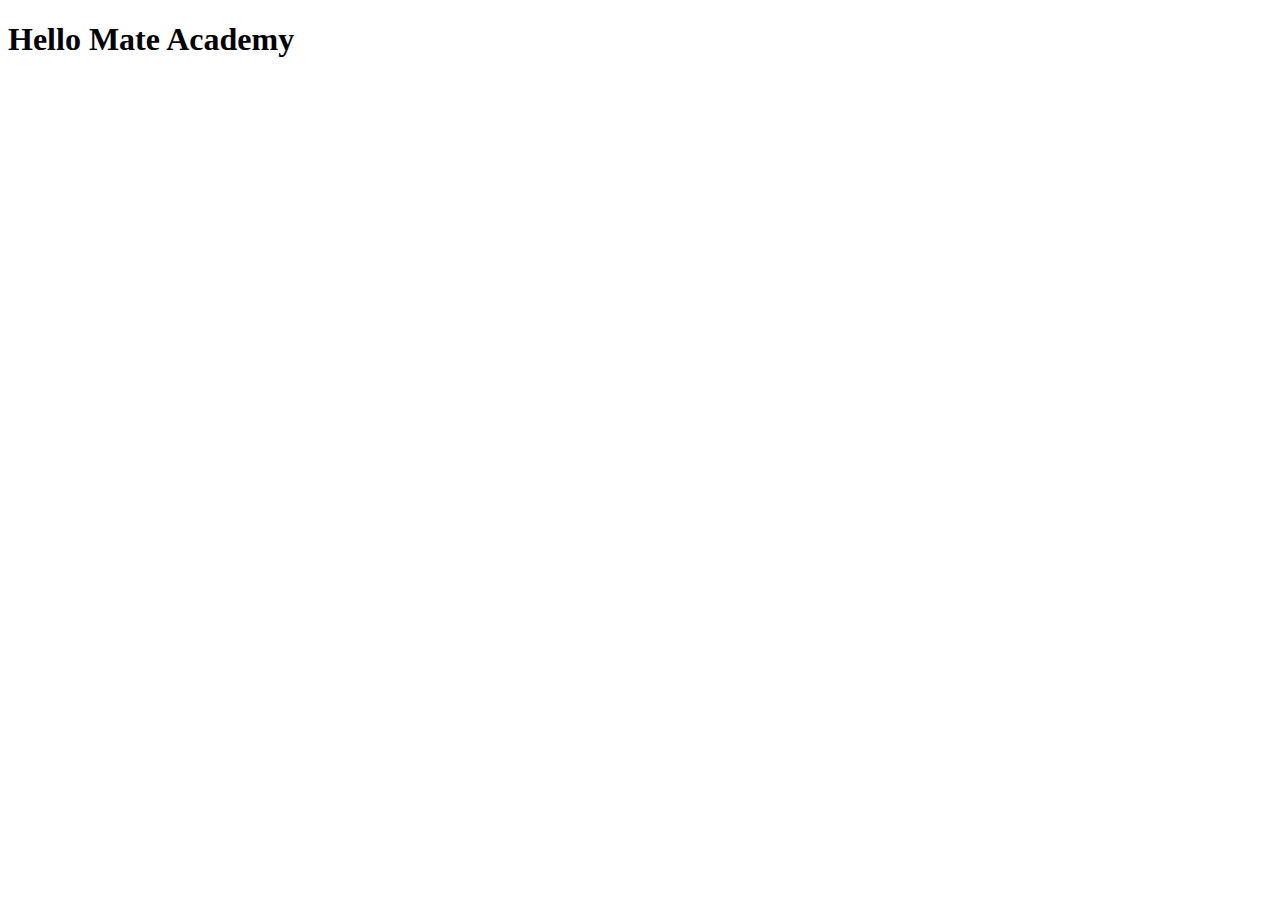
==== src/index.html @ fd817d2f "Initial commit" ====
<!DOCTYPE html>
<html lang="en">
  <head>
    <meta charset="UTF-8">
    <meta name="viewport" content="width=device-width, initial-scale=1.0">
    <title>Title</title>
    <link rel="stylesheet" href="./styles/main.scss">
  </head>
  <body>
    <h1>Hello Mate Academy</h1>
    <script type="text/javascript" src="scripts/main.js"></script>
  </body>
</html>
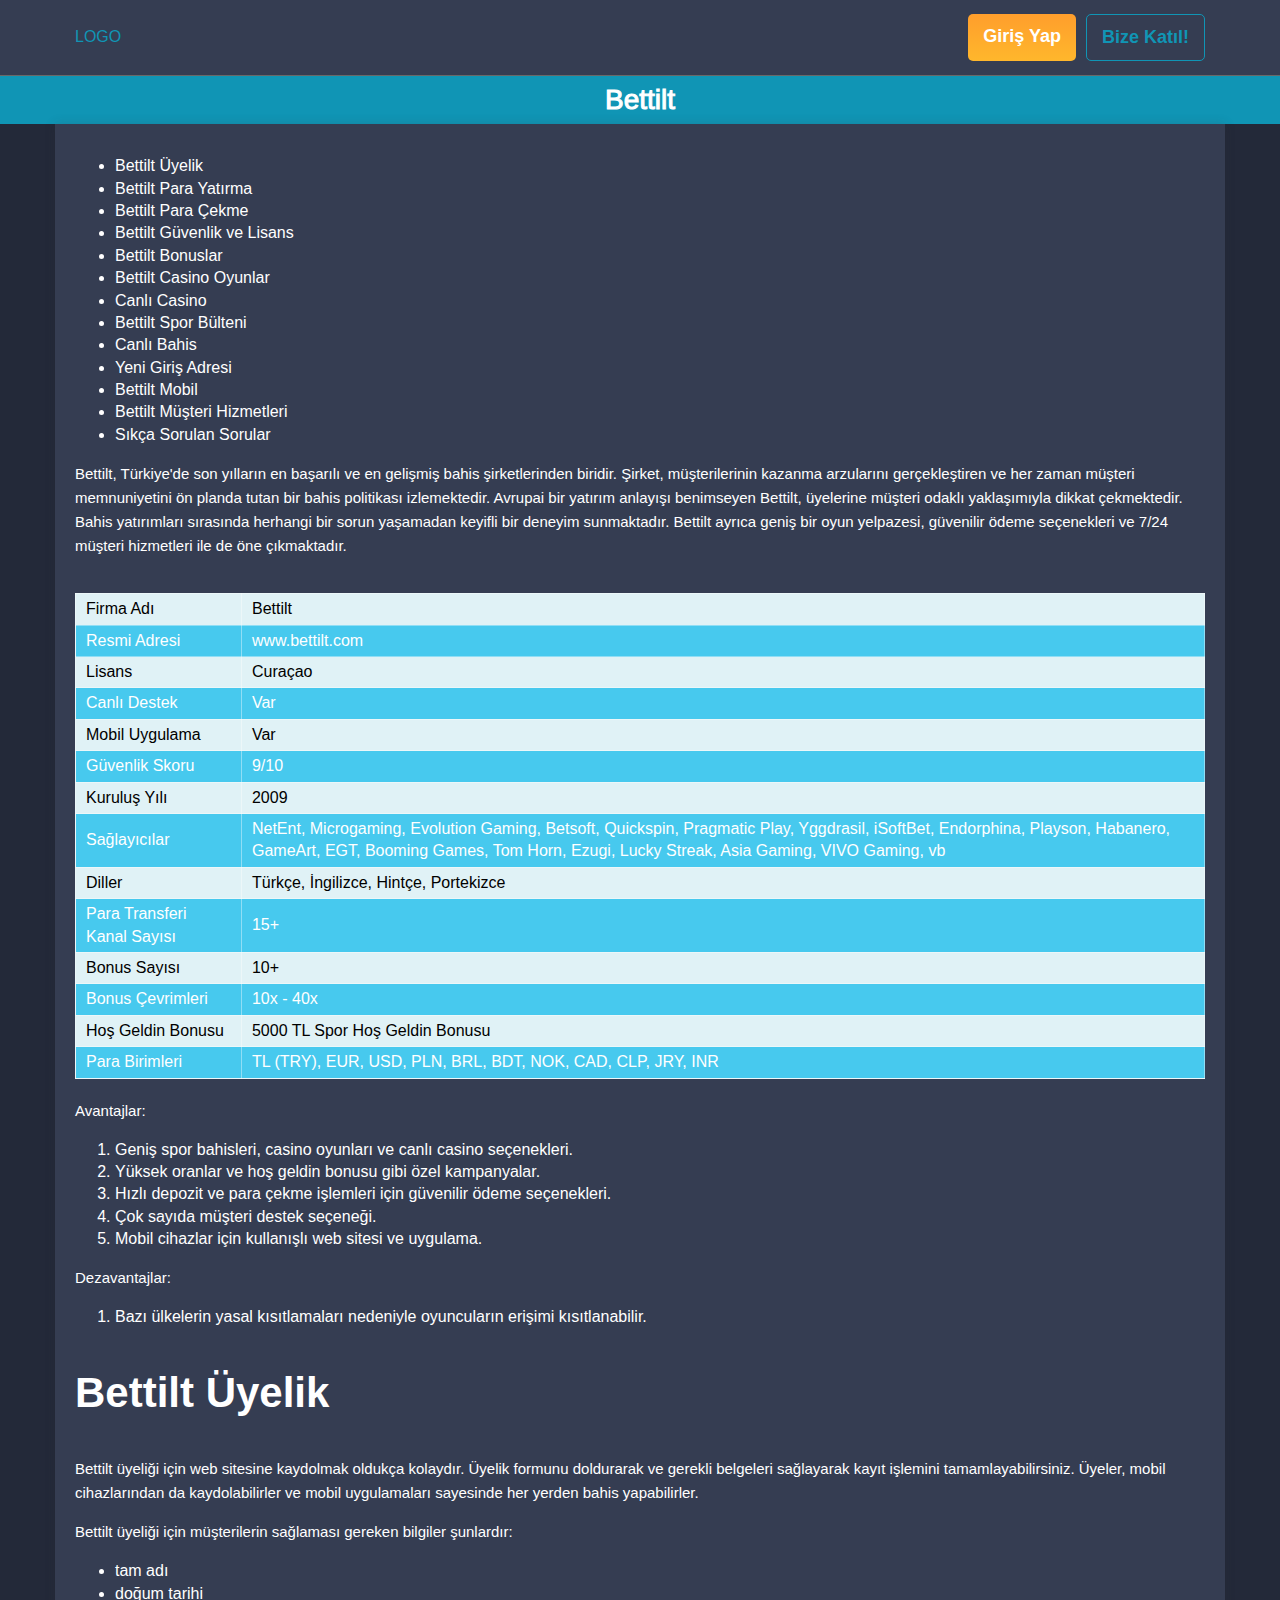
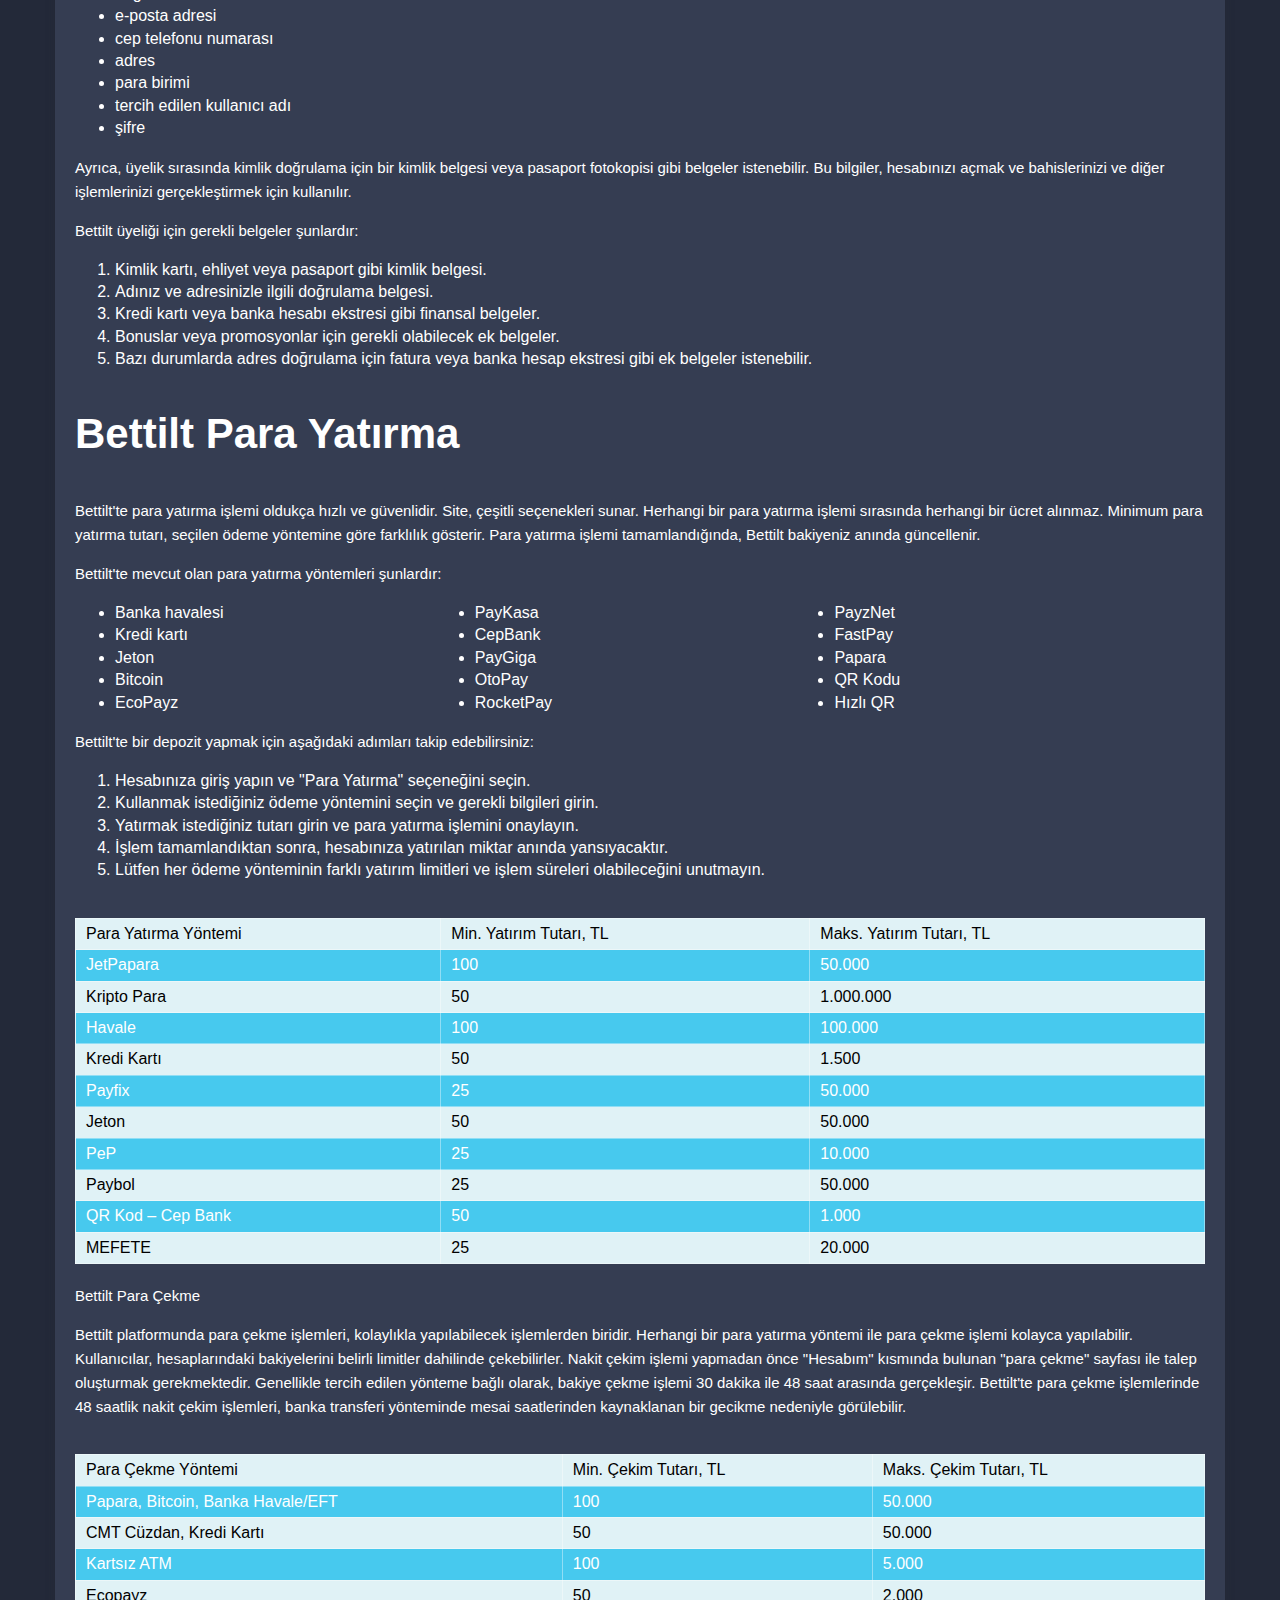
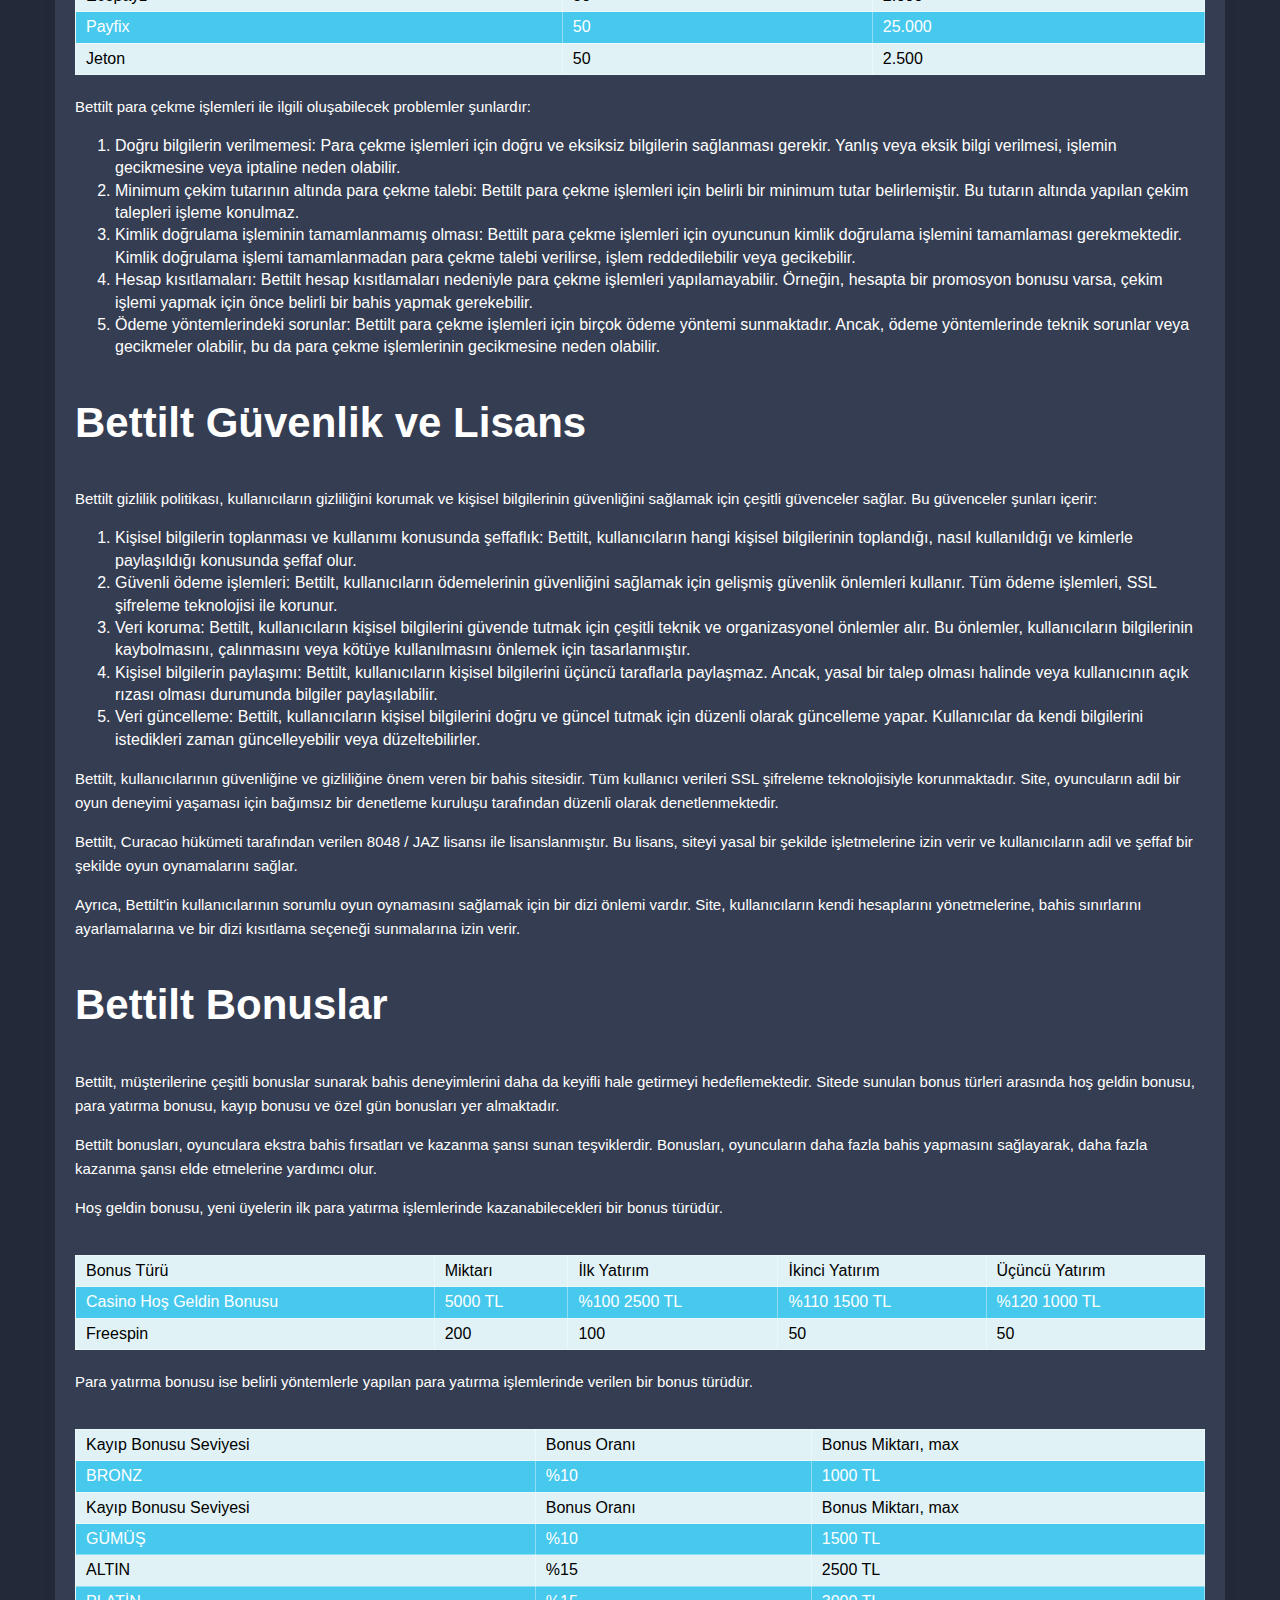
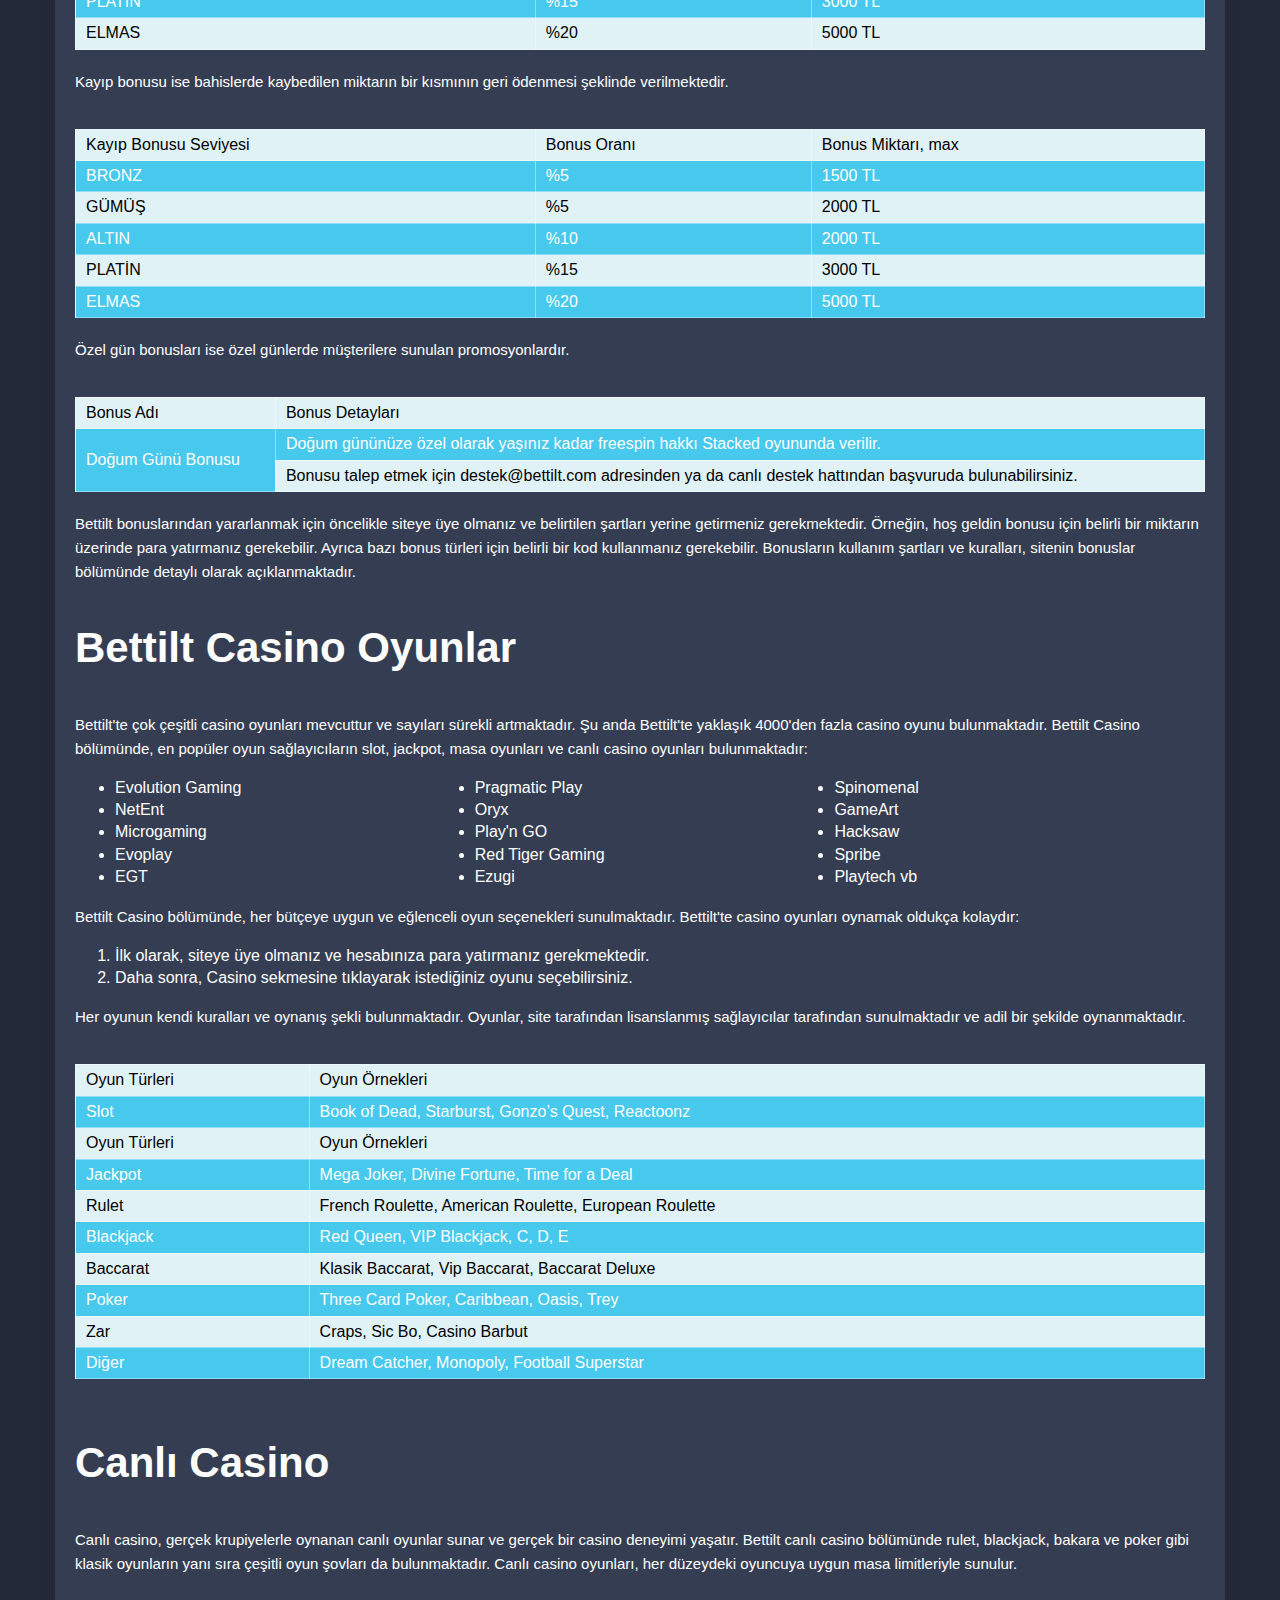
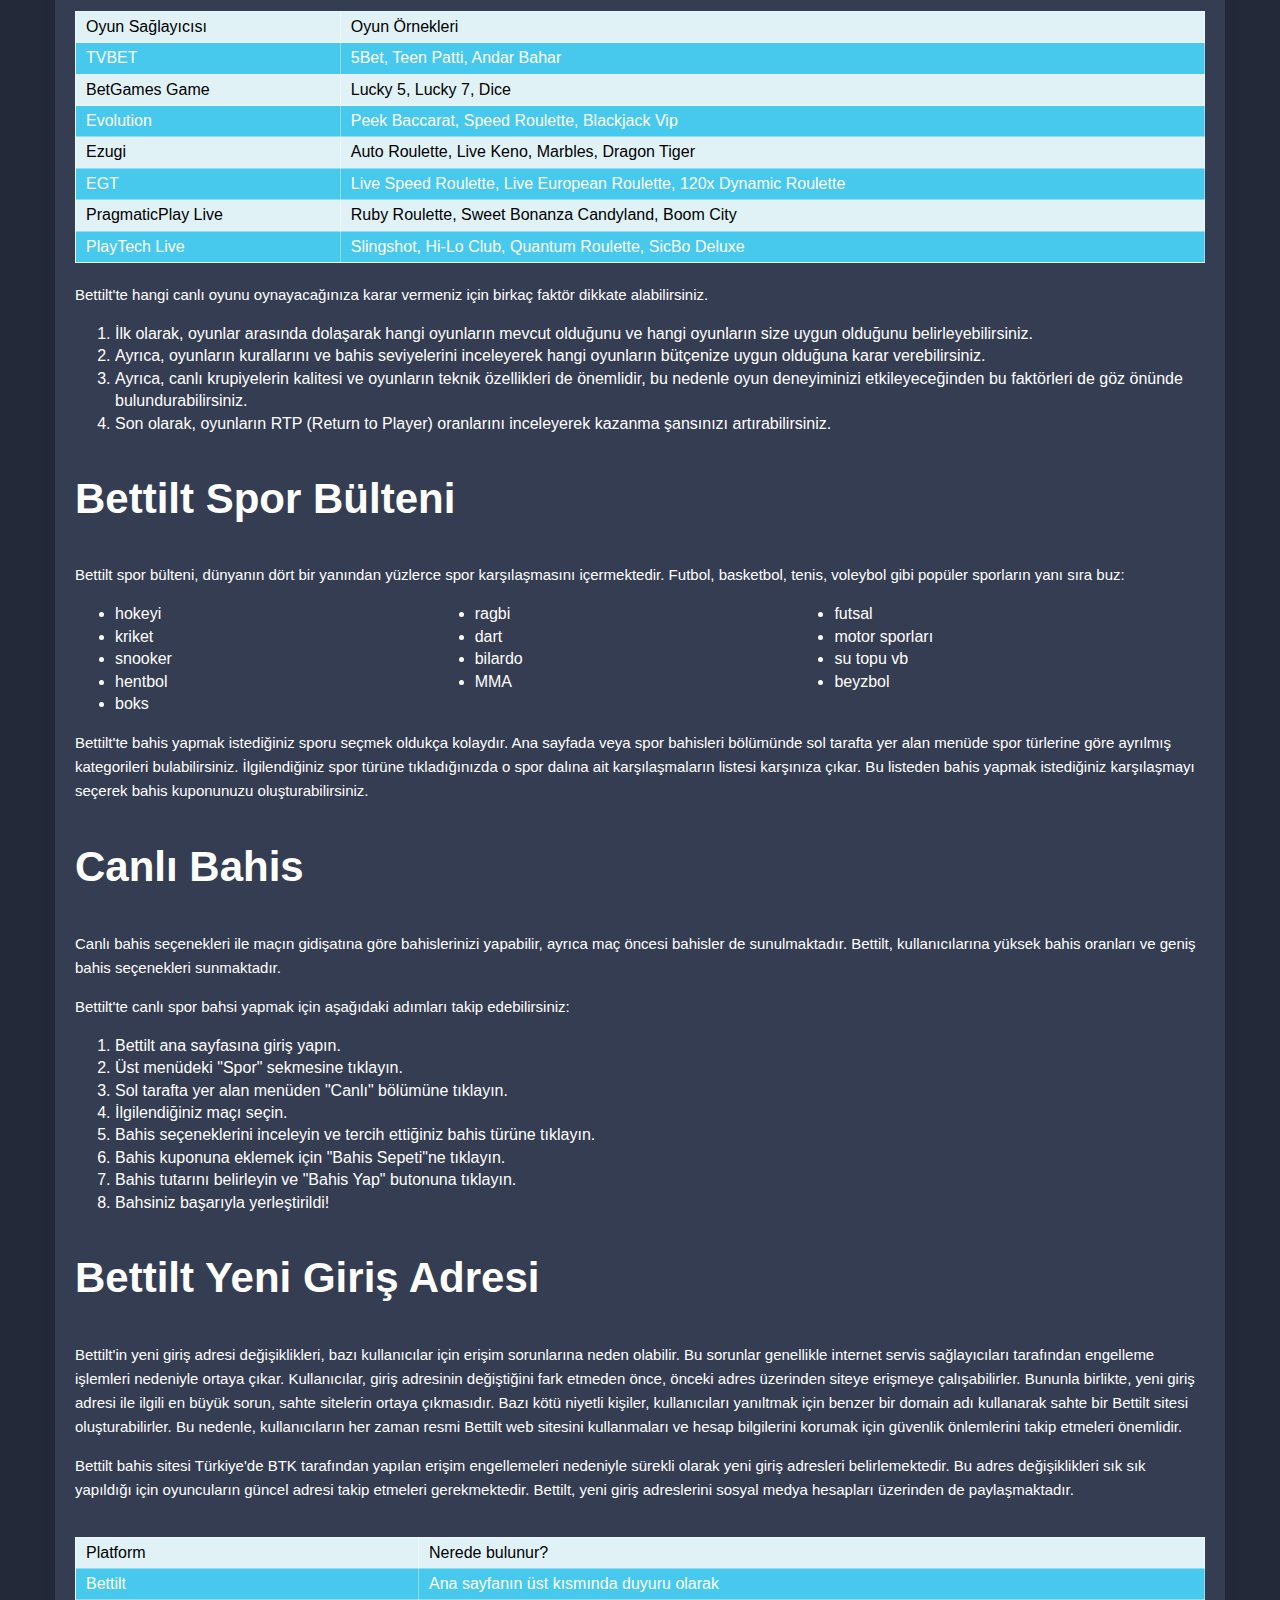
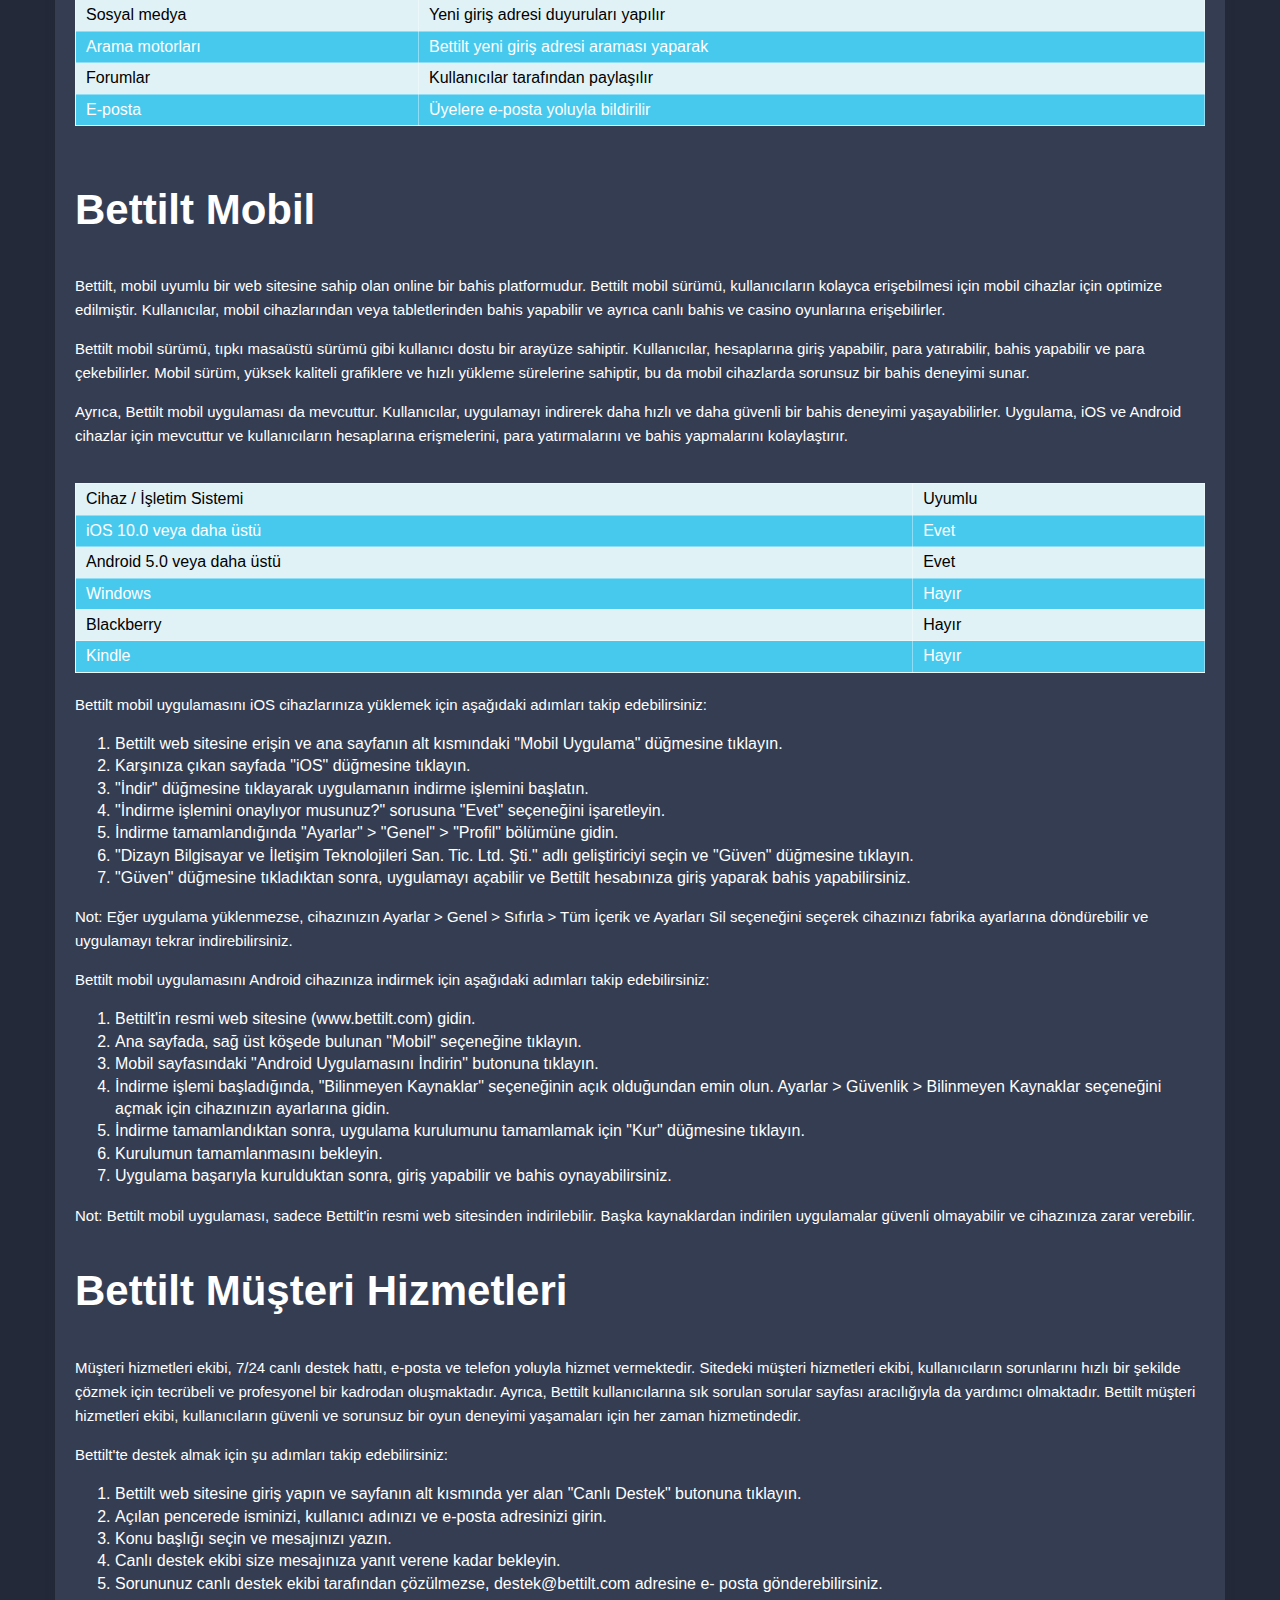
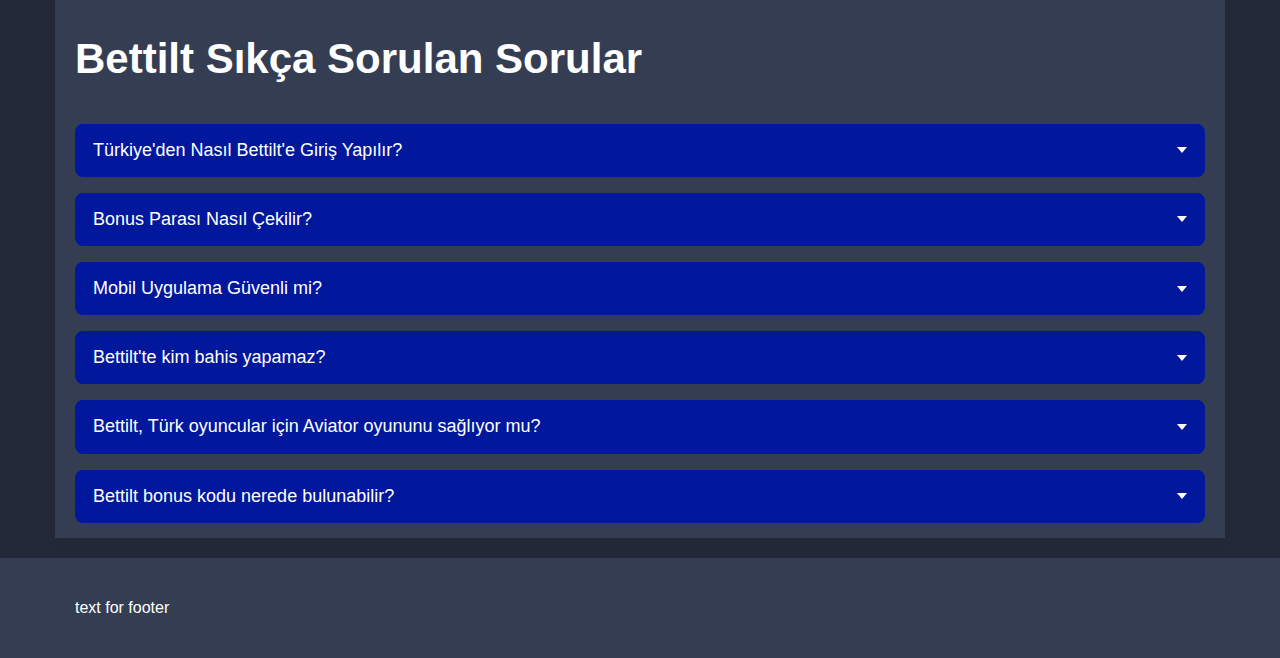
==== commit 5f37e9e2: "solution" ====
--- a/src/index.html
+++ b/src/index.html
@@ -1,13 +1,985 @@
 <!DOCTYPE html>
-<html lang="en">
-  <head>
-    <meta charset="UTF-8">
-    <meta name="viewport" content="width=device-width, initial-scale=1.0">
-    <title>Title</title>
-    <link rel="stylesheet" href="./styles/main.scss">
-  </head>
-  <body>
-    <h1>Hello Mate Academy</h1>
-    <script type="text/javascript" src="scripts/main.js"></script>
-  </body>
-</html>
+<html lang="tr">
+
+<head>
+  <meta charset="UTF-8">
+  <meta name="viewport" content="width=device-width, initial-scale=1.0">
+  <title>Bettilt – Bettilt Üyelik, Bonuslar ve Sıkça Sorulan Sorular</title>
+  <meta name="description" content="Bettilt ile sanal bahis yatırımlarınız güvenli, huzurlu ve gerçek bir bahis ortamında, profesyonel 
+  sanal bahis ölçütleriyle gerçekleşir.">
+  <link rel="stylesheet" href="./styles/style.css">
+  <!-- <link rel="icon" href="./images/favicon.ico" type="image/svg+xml" /> -->
+  <meta name="robots" content="noarchive" />
+  <link rel="amphtml" href="https://3sho.info/amp/">
+  <link rel="canonical" href="https://svmartin.net/" />
+</head>
+
+<body>
+  <div class="wrapperBlock">
+    <div class="wrapper">
+      <header class="header">
+        <div class="container header_wrapper">
+          <a href="/">
+           <p>LOGO</p>
+          </a>
+          <div>
+            <a href="https://bhs-spa.wqetxrk.com/sportsbook?partner=p1634p17400paa06&source=bahsegelgirisxyz#registration" target="_blank" rel="nofollow" class="giris header_button">Giriş Yap</a>
+            <a href="https://bgel.wqetxrk.com/bonuses?partner=p1634p16920p3026&source=AnadolNEW2" target="_blank" rel="nofollow" class="bize header_button">Bize Katıl!</a>
+          </div>
+        </div>
+      </header>
+      <div class="main top_Home">
+        <h1 class="top_HomeBonus_title">Bettilt</h1>
+      </div>
+      <main class="container">
+        <div>
+          <ul class="list_titles">
+            <li><a href="/#uyelik">Bettilt Üyelik</a></li>
+            <li><a href="/#yatirma">Bettilt Para Yatırma</a></li>
+            <li><a href="/#cekme">Bettilt Para Çekme</a></li>
+            <li><a href="/#lisans">Bettilt Güvenlik ve Lisans</a></li>
+            <li><a href="/#bonus">Bettilt Bonuslar</a></li>
+            <li><a href="/#oyunlar">Bettilt Casino Oyunlar</a></li>
+            <li><a href="/#casino">Canlı Casino</a></li>
+            <li><a href="/#spor">Bettilt Spor Bülteni</a></li>
+            <li><a href="/#bahis">Canlı Bahis</a></li>
+            <li><a href="/#yeni">Yeni Giriş Adresi</a></li>
+            <li><a href="/#mobil">Bettilt Mobil</a></li>
+            <li><a href="/#musteri">Bettilt Müşteri Hizmetleri</a></li>
+            <li><a href="/#sss">Sıkça Sorulan Sorular</a></li>
+        </ul>
+          <p>Bettilt, Türkiye'de son yılların en başarılı ve en gelişmiş bahis şirketlerinden biridir. Şirket, 
+            müşterilerinin kazanma arzularını gerçekleştiren ve her zaman müşteri memnuniyetini ön 
+            planda tutan bir bahis politikası izlemektedir. Avrupai bir yatırım anlayışı benimseyen 
+            Bettilt, üyelerine müşteri odaklı yaklaşımıyla dikkat çekmektedir. Bahis yatırımları sırasında 
+            herhangi bir sorun yaşamadan keyifli bir deneyim sunmaktadır. Bettilt ayrıca geniş bir oyun 
+            yelpazesi, güvenilir ödeme seçenekleri ve 7/24 müşteri hizmetleri ile de öne çıkmaktadır.
+          </p>
+          <div class="table_container">
+            <table>
+              <tbody>
+                <tr>
+                  <td>Firma Adı</td>
+                  <td>Bettilt</td>
+                </tr>
+                <tr>
+                  <td>Resmi Adresi</td>
+                  <td>www.bettilt.com</td>
+                </tr>
+                <tr>
+                  <td>Lisans</td>
+                  <td>Curaçao</td>
+                </tr>
+                <tr>
+                  <td>Canlı Destek</td>
+                  <td>Var</td>
+                </tr>
+                <tr>
+                  <td>Mobil Uygulama</td>
+                  <td>Var</td>
+                </tr>
+                <tr>
+                  <td>Güvenlik Skoru</td>
+                  <td>9/10</td>
+                </tr>
+                <tr>
+                  <td>Kuruluş Yılı</td>
+                  <td>2009</td>
+                </tr>
+                <tr>
+                  <td>Sağlayıcılar</td>
+                  <td>NetEnt, Microgaming, Evolution Gaming, 
+                    Betsoft, Quickspin, Pragmatic Play, Yggdrasil, 
+                    iSoftBet, Endorphina, Playson, Habanero, 
+                    GameArt, EGT, Booming Games, Tom Horn, 
+                    Ezugi, Lucky Streak, Asia Gaming, VIVO 
+                    Gaming, vb</td>
+                </tr>
+                <tr>
+                  <td>Diller</td>
+                  <td>Türkçe, İngilizce, Hintçe, Portekizce</td>
+                </tr>
+                <tr>
+                  <td>Para Transferi Kanal Sayısı</td>
+                  <td>15+</td>
+                </tr>
+                <tr>
+                  <td>Bonus Sayısı</td>
+                  <td>10+</td>
+                </tr>
+                <tr>
+                  <td>Bonus Çevrimleri</td>
+                  <td>10x - 40x</td>
+                </tr>
+                <tr>
+                  <td>Hoş Geldin Bonusu</td>
+                  <td>5000 TL Spor Hoş Geldin Bonusu</td>
+                </tr>
+                <tr>
+                  <td>Para Birimleri</td>
+                  <td>TL (TRY), EUR, USD, PLN, BRL, BDT, NOK, CAD,
+                    CLP, JRY, INR</td>
+                </tr>
+              </tbody>
+            </table>
+          </div>
+          <p>Avantajlar:</p>
+          <ol>
+            <li>Geniş spor bahisleri, casino oyunları
+              ve canlı casino seçenekleri.</li>
+            <li>Yüksek oranlar ve hoş geldin 
+              bonusu gibi özel kampanyalar.</li>
+            <li>Hızlı depozit ve para çekme 
+              işlemleri için güvenilir ödeme 
+              seçenekleri.</li>
+            <li>Çok sayıda müşteri destek 
+              seçeneği.</li>
+            <li>Mobil cihazlar için kullanışlı web 
+              sitesi ve uygulama.</li>
+          </ol>
+          <p>Dezavantajlar:</p>
+          <ol>
+            <li>Bazı ülkelerin yasal kısıtlamaları 
+              nedeniyle oyuncuların erişimi 
+              kısıtlanabilir.</li>
+          </ol>
+          <h2>Bettilt Üyelik</h2>
+          <p>Bettilt üyeliği için web sitesine kaydolmak oldukça kolaydır. Üyelik formunu doldurarak ve 
+            gerekli belgeleri sağlayarak kayıt işlemini tamamlayabilirsiniz. Üyeler, mobil cihazlarından 
+            da kaydolabilirler ve mobil uygulamaları sayesinde her yerden bahis yapabilirler.
+          </p>
+          <p>Bettilt üyeliği için müşterilerin sağlaması gereken bilgiler şunlardır: </p>
+          <ul>
+            <li>tam adı</li>
+            <li>doğum tarihi</li>
+            <li>e-posta adresi</li>
+            <li>cep telefonu numarası</li>
+            <li>adres</li>
+            <li>para birimi</li>
+            <li>tercih edilen kullanıcı adı</li>
+            <li>şifre</li>
+          </ul>
+          <p>Ayrıca, üyelik sırasında kimlik doğrulama için bir kimlik belgesi veya pasaport fotokopisi gibi
+            belgeler istenebilir. Bu bilgiler, hesabınızı açmak ve bahislerinizi ve diğer işlemlerinizi 
+            gerçekleştirmek için kullanılır.
+          </p>
+          <p>Bettilt üyeliği için gerekli belgeler şunlardır:</p>
+          <ol>
+            <li>Kimlik kartı, ehliyet veya pasaport gibi kimlik belgesi.</li>
+            <li>Adınız ve adresinizle ilgili doğrulama belgesi.</li>
+            <li>Kredi kartı veya banka hesabı ekstresi gibi finansal belgeler.</li>
+            <li>Bonuslar veya promosyonlar için gerekli olabilecek ek belgeler.</li>
+            <li>Bazı durumlarda adres doğrulama için fatura veya banka hesap ekstresi gibi ek 
+              belgeler istenebilir.</li>
+          </ol>
+          <h2>Bettilt Para Yatırma</h2>
+          <p>Bettilt'te para yatırma işlemi oldukça hızlı ve güvenlidir. Site, çeşitli  seçenekleri sunar. 
+            Herhangi bir para yatırma işlemi sırasında herhangi bir ücret alınmaz. Minimum para 
+            yatırma tutarı, seçilen ödeme yöntemine göre farklılık gösterir. Para yatırma işlemi 
+            tamamlandığında, Bettilt bakiyeniz anında güncellenir.
+          </p>
+          <p>Bettilt'te mevcut olan para yatırma yöntemleri şunlardır:</p>
+          <ul class="column">
+            <li>Banka havalesi</li>
+            <li>PayKasa</li>
+            <li>PayzNet</li>
+            <li>Kredi kartı</li>
+            <li>CepBank</li>
+            <li>FastPay</li>
+            <li>Jeton</li>
+            <li>PayGiga</li>
+            <li>Papara</li>
+            <li>Bitcoin</li>
+            <li>OtoPay</li>
+            <li>QR Kodu</li>
+            <li>EcoPayz</li>
+            <li>RocketPay</li>
+            <li>Hızlı QR</li>
+          </ul>
+          <p>Bettilt'te bir depozit yapmak için aşağıdaki adımları takip edebilirsiniz:</p>
+          <ol>
+            <li>Hesabınıza giriş yapın ve "Para Yatırma" seçeneğini seçin.</li>
+            <li>Kullanmak istediğiniz ödeme yöntemini seçin ve gerekli bilgileri girin.</li>
+            <li>Yatırmak istediğiniz tutarı girin ve para yatırma işlemini onaylayın.</li>
+            <li>İşlem tamamlandıktan sonra, hesabınıza yatırılan miktar anında yansıyacaktır.</li>
+            <li>Lütfen her ödeme yönteminin farklı yatırım limitleri ve işlem süreleri olabileceğini unutmayın.</li>
+          </ol>
+          <div class="table_container">
+            <table>
+              <tbody>
+                <tr>
+                  <td>Para Yatırma Yöntemi</td>
+                  <td>Min. Yatırım Tutarı, TL</td>
+                  <td>Maks. Yatırım Tutarı, TL</td>
+                </tr>
+                <tr>
+                  <td>JetPapara</td>
+                  <td>100</td>
+                  <td>50.000</td>
+                </tr>
+                <tr>
+                  <td>Kripto Para</td>
+                  <td>50</td>
+                  <td>1.000.000</td>
+                </tr>
+                <tr>
+                  <td>Havale</td>
+                  <td>100</td>
+                  <td>100.000</td>
+                </tr>
+                <tr>
+                  <td>Kredi Kartı</td>
+                  <td>50</td>
+                  <td>1.500</td>
+                </tr>
+                <tr>
+                  <td>Payfix</td>
+                  <td>25</td>
+                  <td>50.000</td>
+                </tr>
+                <tr>
+                  <td>Jeton</td>
+                  <td>50</td>
+                  <td>50.000</td>
+                </tr>
+                <tr>
+                  <td>PeP</td>
+                  <td>25</td>
+                  <td>10.000</td>
+                </tr>
+                <tr>
+                  <td>Paybol</td>
+                  <td>25</td>
+                  <td>50.000</td>
+                </tr>
+                <tr>
+                  <td>QR Kod – Cep Bank</td>
+                  <td>50</td>
+                  <td>1.000</td>
+                </tr>
+                <tr>
+                  <td>MEFETE</td>
+                  <td>25</td>
+                  <td>20.000</td>
+                </tr>
+              </tbody>
+            </table>
+          </div>
+          <p>Bettilt Para Çekme</p>
+          <p>Bettilt platformunda para çekme işlemleri, kolaylıkla yapılabilecek işlemlerden biridir. 
+            Herhangi bir para yatırma yöntemi ile para çekme işlemi kolayca yapılabilir. Kullanıcılar, 
+            hesaplarındaki bakiyelerini belirli limitler dahilinde çekebilirler. Nakit çekim işlemi 
+            yapmadan önce "Hesabım" kısmında bulunan "para çekme" sayfası ile talep oluşturmak 
+            gerekmektedir. Genellikle tercih edilen yönteme bağlı olarak, bakiye çekme işlemi 30 
+            dakika ile 48 saat arasında gerçekleşir. Bettilt'te para çekme işlemlerinde 48 saatlik nakit 
+            çekim işlemleri, banka transferi yönteminde mesai saatlerinden kaynaklanan bir gecikme 
+            nedeniyle görülebilir.
+          </p>
+          <div class="table_container">
+            <table>
+              <tbody>
+                <tr>
+                  <td>Para Çekme Yöntemi</td>
+                  <td>Min. Çekim Tutarı, TL</td>
+                  <td>Maks. Çekim Tutarı,
+                    TL</td>
+                </tr>
+                <tr>
+                  <td>Papara, Bitcoin, Banka 
+                    Havale/EFT</td>
+                  <td>100</td>
+                  <td>50.000</td>
+                </tr>
+                <tr>
+                  <td>CMT Cüzdan, Kredi Kartı</td>
+                  <td>50</td>
+                  <td>50.000</td>
+                </tr>
+                <tr>
+                  <td>Kartsız ATM</td>
+                  <td>100</td>
+                  <td>5.000</td>
+                </tr>
+                <tr>
+                  <td>Ecopayz</td>
+                  <td>50</td>
+                  <td>2.000</td>
+                </tr>
+                <tr>
+                  <td>Payfix</td>
+                  <td>50</td>
+                  <td>25.000</td>
+                </tr>
+                <tr>
+                  <td>Jeton</td>
+                  <td>50</td>
+                  <td>2.500</td>
+                </tr>
+              </tbody>
+            </table>
+          </div>
+          <p>Bettilt para çekme işlemleri ile ilgili oluşabilecek problemler şunlardır:</p>  
+          <ol>
+            <li>Doğru bilgilerin verilmemesi: Para çekme işlemleri için doğru ve eksiksiz bilgilerin
+              sağlanması gerekir. Yanlış veya eksik bilgi verilmesi, işlemin gecikmesine veya 
+              iptaline neden olabilir.</li>
+            <li>Minimum çekim tutarının altında para çekme talebi: Bettilt para çekme 
+              işlemleri için belirli bir minimum tutar belirlemiştir. Bu tutarın altında yapılan çekim 
+              talepleri işleme konulmaz.</li>
+            <li>Kimlik doğrulama işleminin tamamlanmamış olması: Bettilt para çekme 
+              işlemleri için oyuncunun kimlik doğrulama işlemini tamamlaması gerekmektedir. 
+              Kimlik doğrulama işlemi tamamlanmadan para çekme talebi verilirse, işlem 
+              reddedilebilir veya gecikebilir.</li>
+            <li>Hesap kısıtlamaları: Bettilt hesap kısıtlamaları nedeniyle para çekme işlemleri 
+              yapılamayabilir. Örneğin, hesapta bir promosyon bonusu varsa, çekim işlemi yapmak
+              için önce belirli bir bahis yapmak gerekebilir.</li>
+            <li>Ödeme yöntemlerindeki sorunlar: Bettilt para çekme işlemleri için birçok ödeme 
+              yöntemi sunmaktadır. Ancak, ödeme yöntemlerinde teknik sorunlar veya gecikmeler 
+              olabilir, bu da para çekme işlemlerinin gecikmesine neden olabilir.</li>
+          </ol>
+          <h2>Bettilt Güvenlik ve Lisans</h2>
+          <p>Bettilt gizlilik politikası, kullanıcıların gizliliğini korumak ve kişisel bilgilerinin güvenliğini 
+            sağlamak için çeşitli güvenceler sağlar. Bu güvenceler şunları içerir:
+          </p>
+          <ol>
+            <li>Kişisel bilgilerin toplanması ve kullanımı konusunda şeffaflık: Bettilt, 
+              kullanıcıların hangi kişisel bilgilerinin toplandığı, nasıl kullanıldığı ve kimlerle 
+              paylaşıldığı konusunda şeffaf olur.</li>
+            <li>Güvenli ödeme işlemleri: Bettilt, kullanıcıların ödemelerinin güvenliğini sağlamak 
+              için gelişmiş güvenlik önlemleri kullanır. Tüm ödeme işlemleri, SSL şifreleme 
+              teknolojisi ile korunur.</li>
+            <li>Veri koruma: Bettilt, kullanıcıların kişisel bilgilerini güvende tutmak için çeşitli 
+              teknik ve organizasyonel önlemler alır. Bu önlemler, kullanıcıların bilgilerinin 
+              kaybolmasını, çalınmasını veya kötüye kullanılmasını önlemek için tasarlanmıştır.</li>
+            <li>Kişisel bilgilerin paylaşımı: Bettilt, kullanıcıların kişisel bilgilerini üçüncü taraflarla 
+              paylaşmaz. Ancak, yasal bir talep olması halinde veya kullanıcının açık rızası olması 
+              durumunda bilgiler paylaşılabilir.</li>
+            <li>Veri güncelleme: Bettilt, kullanıcıların kişisel bilgilerini doğru ve güncel tutmak için 
+              düzenli olarak güncelleme yapar. Kullanıcılar da kendi bilgilerini istedikleri zaman 
+              güncelleyebilir veya düzeltebilirler.</li>
+          </ol>
+          <p>Bettilt, kullanıcılarının güvenliğine ve gizliliğine önem veren bir bahis sitesidir. Tüm kullanıcı
+            verileri SSL şifreleme teknolojisiyle korunmaktadır. Site, oyuncuların adil bir oyun deneyimi 
+            yaşaması için bağımsız bir denetleme kuruluşu tarafından düzenli olarak denetlenmektedir.</p>
+          <p>Bettilt, Curacao hükümeti tarafından verilen 8048 / JAZ lisansı ile lisanslanmıştır. Bu lisans, 
+            siteyi yasal bir şekilde işletmelerine izin verir ve kullanıcıların adil ve şeffaf bir şekilde oyun 
+            oynamalarını sağlar.</p>
+          <p>Ayrıca, Bettilt'in kullanıcılarının sorumlu oyun oynamasını sağlamak için bir dizi önlemi 
+            vardır. Site, kullanıcıların kendi hesaplarını yönetmelerine, bahis sınırlarını ayarlamalarına 
+            ve bir dizi kısıtlama seçeneği sunmalarına izin verir.</p>
+            <h2>Bettilt Bonuslar</h2>
+            <p>Bettilt, müşterilerine çeşitli bonuslar sunarak bahis deneyimlerini daha da keyifli hale 
+              getirmeyi hedeflemektedir. Sitede sunulan bonus türleri arasında hoş geldin bonusu, para 
+              yatırma bonusu, kayıp bonusu ve özel gün bonusları yer almaktadır.
+            </p>
+            <p>Bettilt bonusları, oyunculara ekstra bahis fırsatları ve kazanma şansı sunan teşviklerdir. 
+              Bonusları, oyuncuların daha fazla bahis yapmasını sağlayarak, daha fazla kazanma şansı 
+              elde etmelerine yardımcı olur.
+            </p>
+            <p>Hoş geldin bonusu, yeni üyelerin ilk para yatırma işlemlerinde kazanabilecekleri bir bonus
+              türüdür. 
+            </p>
+            <div class="table_container">
+              <table>
+                <tbody>
+                  <tr>
+                    <td>Bonus Türü</td>
+                    <td>Miktarı</td>
+                    <td>İlk Yatırım</td>
+                    <td>İkinci Yatırım</td>
+                    <td>Üçüncü Yatırım</td>
+                  </tr>
+                  <tr>
+                    <td>Casino Hoş Geldin Bonusu</td>
+                    <td>5000 TL</td>
+                    <td>%100 2500 TL</td>
+                    <td>%110 1500 TL</td>
+                    <td>%120 1000 TL</td>
+                  </tr>
+                  <tr>
+                    <td>Freespin</td>
+                    <td>200</td>
+                    <td>100</td>
+                    <td>50</td>
+                    <td>50</td>
+                  </tr>
+                </tbody>
+              </table>
+            </div>
+            <p>Para yatırma bonusu ise belirli yöntemlerle yapılan para yatırma işlemlerinde verilen bir 
+              bonus türüdür. 
+            </p>
+            <div class="table_container">
+              <table>
+                <tbody>
+                  <tr>
+                    <td>Kayıp Bonusu Seviyesi</td>
+                    <td>Bonus Oranı</td>
+                    <td>Bonus Miktarı, max</td>
+                  </tr>
+                  <tr>
+                    <td>BRONZ</td>
+                    <td>%10</td>
+                    <td>1000 TL</td>
+                  </tr>
+                  <tr>
+                    <td>Kayıp Bonusu Seviyesi</td>
+                    <td>Bonus Oranı</td>
+                    <td>Bonus Miktarı, max</td>
+                  </tr>
+                  <tr>
+                    <td>GÜMÜŞ</td>
+                    <td>%10</td>
+                    <td>1500 TL</td>
+                  </tr>
+                  <tr>
+                    <td>ALTIN</td>
+                    <td>%15</td>
+                    <td>2500 TL</td>
+                  </tr>
+                  <tr>
+                    <td>PLATİN</td>
+                    <td>%15</td>
+                    <td>3000 TL</td>
+                  </tr>
+                  <tr>
+                    <td>ELMAS</td>
+                    <td>%20</td>
+                    <td>5000 TL</td>
+                  </tr>
+                </tbody>
+              </table>
+            </div>
+            <p>Kayıp bonusu ise bahislerde kaybedilen miktarın bir kısmının geri ödenmesi şeklinde 
+              verilmektedir. 
+            </p>
+            <div class="table_container">
+              <table>
+                <tbody>
+                  <tr>
+                    <td>Kayıp Bonusu Seviyesi</td>
+                    <td>Bonus Oranı</td>
+                    <td>Bonus Miktarı, max</td>
+                  </tr>
+                  <tr>
+                    <td>BRONZ</td>
+                    <td>%5</td>
+                    <td>1500 TL</td>
+                  </tr>
+                  <tr>
+                    <td>GÜMÜŞ</td>
+                    <td>%5</td>
+                    <td>2000 TL</td>
+                  </tr>
+                  <tr>
+                    <td>ALTIN</td>
+                    <td>%10</td>
+                    <td>2000 TL</td>
+                  </tr>
+                  <tr>
+                    <td>PLATİN</td>
+                    <td>%15</td>
+                    <td>3000 TL</td>
+                  </tr>
+                  <tr>
+                    <td>ELMAS</td>
+                    <td>%20</td>
+                    <td>5000 TL</td>
+                  </tr>
+                </tbody>
+              </table>
+            </div>
+            <p>Özel gün bonusları ise özel günlerde müşterilere sunulan promosyonlardır.</p>
+            <div class="table_container">
+              <table>
+                <tbody>
+                  <tr>
+                    <td>Bonus Adı</td>
+                    <td>Bonus Detayları</td>
+                  </tr>
+                  <tr>
+                    <td rowspan="2">Doğum Günü
+                      Bonusu</td>
+                    <td>Doğum gününüze özel olarak yaşınız kadar freespin hakkı Stacked 
+                      oyununda verilir. </td>
+                  </tr>
+                  <tr>
+                    <td>Bonusu talep etmek için destek@bettilt.com adresinden ya da canlı 
+                      destek hattından başvuruda bulunabilirsiniz.</td>
+                  </tr>
+                </tbody>
+              </table>
+            </div>
+            <p>Bettilt bonuslarından yararlanmak için öncelikle siteye üye olmanız ve belirtilen şartları 
+              yerine getirmeniz gerekmektedir. Örneğin, hoş geldin bonusu için belirli bir miktarın 
+              üzerinde para yatırmanız gerekebilir. Ayrıca bazı bonus türleri için belirli bir kod kullanmanız
+              gerekebilir. Bonusların kullanım şartları ve kuralları, sitenin bonuslar bölümünde detaylı 
+              olarak açıklanmaktadır.
+            </p>
+            <h2>Bettilt Casino Oyunlar</h2>
+            <p>Bettilt'te çok çeşitli casino oyunları mevcuttur ve sayıları sürekli artmaktadır. Şu anda 
+              Bettilt'te yaklaşık 4000'den fazla casino oyunu bulunmaktadır. Bettilt Casino bölümünde, en
+              popüler oyun sağlayıcıların slot, jackpot, masa oyunları ve canlı casino oyunları 
+              bulunmaktadır:
+            </p>
+            <ul class="column">
+              <li>Evolution Gaming</li>
+              <li>Pragmatic Play</li>
+              <li>Spinomenal</li>
+              <li>NetEnt</li>
+              <li>Oryx</li>
+              <li>GameArt</li>
+              <li>Microgaming</li>
+              <li>Play'n GO</li>
+              <li>Hacksaw</li>
+              <li>Evoplay</li>
+              <li>Red Tiger Gaming</li>
+              <li>Spribe</li>
+              <li>EGT</li>
+              <li>Ezugi</li>
+              <li>Playtech vb</li>
+            </ul>
+            <p>Bettilt Casino bölümünde, her bütçeye uygun ve eğlenceli oyun seçenekleri sunulmaktadır.
+              Bettilt'te casino oyunları oynamak oldukça kolaydır:
+            </p>
+            <ol>
+              <li>İlk olarak, siteye üye olmanız ve hesabınıza para yatırmanız gerekmektedir. </li>
+              <li>Daha sonra, Casino sekmesine tıklayarak istediğiniz oyunu seçebilirsiniz. </li>
+            </ol>
+            <p>Her oyunun kendi kuralları ve oynanış şekli bulunmaktadır. Oyunlar, site tarafından 
+              lisanslanmış sağlayıcılar tarafından sunulmaktadır ve adil bir şekilde oynanmaktadır.
+            </p>
+            <div class="table_container">
+              <table>
+                <tbody>
+                  <tr>
+                    <td>Oyun Türleri</td>
+                    <td>Oyun Örnekleri</td>
+                  </tr>
+                  <tr>
+                    <td>Slot</td>
+                    <td>Book of Dead, Starburst, Gonzo’s Quest, 
+                      Reactoonz</td>
+                  </tr>
+                  <tr>
+                    <td>Oyun Türleri</td>
+                    <td>Oyun Örnekleri</td>
+                  </tr>
+                  <tr>
+                    <td>Jackpot</td>
+                    <td>Mega Joker, Divine Fortune, Time for a Deal</td>
+                  </tr>
+                  <tr>
+                    <td>Rulet</td>
+                    <td>French Roulette, American Roulette, European 
+                      Roulette</td>
+                  </tr>
+                  <tr>
+                    <td>Blackjack</td>
+                    <td>Red Queen, VIP Blackjack, C, D, E</td>
+                  </tr>
+                  <tr>
+                    <td>Baccarat </td>
+                    <td>Klasik Baccarat, Vip Baccarat, Baccarat Deluxe</td>
+                  </tr>
+                  <tr>
+                    <td>Poker</td>
+                    <td>Three Card Poker, Caribbean, Oasis, Trey</td>
+                  </tr>
+                  <tr>
+                    <td>Zar</td>
+                    <td>Craps, Sic Bo, Casino Barbut</td>
+                  </tr>
+                  <tr>
+                    <td>Diğer</td>
+                    <td>Dream Catcher, Monopoly, Football Superstar</td>
+                  </tr>
+                </tbody>
+              </table>
+            </div>
+            <h2>Canlı Casino</h2>
+            <p>Canlı casino, gerçek krupiyelerle oynanan canlı oyunlar sunar ve gerçek bir casino deneyimi
+              yaşatır. Bettilt canlı casino bölümünde rulet, blackjack, bakara ve poker gibi klasik oyunların
+              yanı sıra çeşitli oyun şovları da bulunmaktadır. Canlı casino oyunları, her düzeydeki 
+              oyuncuya uygun masa limitleriyle sunulur.
+            </p>
+            <div class="table_container">
+              <table>
+                <tbody>
+                  <tr>
+                    <td>Oyun Sağlayıcısı</td>
+                    <td>Oyun Örnekleri</td>
+                  </tr>
+                  <tr>
+                    <td>TVBET</td>
+                    <td>5Bet, Teen Patti, Andar Bahar</td>
+                  </tr>
+                  <tr>
+                    <td>BetGames Game</td>
+                    <td>Lucky 5, Lucky 7, Dice</td>
+                  </tr>
+                  <tr>
+                    <td>Evolution</td>
+                    <td>Peek Baccarat, Speed Roulette, Blackjack Vip</td>
+                  </tr>
+                  <tr>
+                    <td>Ezugi</td>
+                    <td>Auto Roulette, Live Keno, Marbles, Dragon Tiger</td>
+                  </tr>
+                  <tr>
+                    <td>EGT</td>
+                    <td>Live Speed Roulette, Live European Roulette, 120x Dynamic 
+                      Roulette</td>
+                  </tr>
+                  <tr>
+                    <td>PragmaticPlay Live</td>
+                    <td>Ruby Roulette, Sweet Bonanza Candyland, Boom City</td>
+                  </tr>
+                  <tr>
+                    <td>PlayTech Live</td>
+                    <td>Slingshot, Hi-Lo Club, Quantum Roulette, SicBo Deluxe</td>
+                  </tr>
+                </tbody>
+              </table>
+            </div>
+            <p>Bettilt'te hangi canlı oyunu oynayacağınıza karar vermeniz için birkaç faktör dikkate 
+              alabilirsiniz. 
+            </p>
+            <ol>
+              <li>İlk olarak, oyunlar arasında dolaşarak hangi oyunların mevcut olduğunu ve hangi 
+                oyunların size uygun olduğunu belirleyebilirsiniz. </li>
+              <li>Ayrıca, oyunların kurallarını ve bahis seviyelerini inceleyerek hangi oyunların 
+                bütçenize uygun olduğuna karar verebilirsiniz. </li>
+              <li>Ayrıca, canlı krupiyelerin kalitesi ve oyunların teknik özellikleri de önemlidir, bu 
+                nedenle oyun deneyiminizi etkileyeceğinden bu faktörleri de göz önünde 
+                bulundurabilirsiniz. </li>
+              <li>Son olarak, oyunların RTP (Return to Player) oranlarını inceleyerek kazanma şansınızı 
+                artırabilirsiniz.</li>
+            </ol>
+            <h2>Bettilt Spor Bülteni</h2>
+            <p>Bettilt spor bülteni, dünyanın dört bir yanından yüzlerce spor karşılaşmasını içermektedir. 
+              Futbol, basketbol, tenis, voleybol gibi popüler sporların yanı sıra buz:
+            </p>
+            <ul class="column">
+              <li>hokeyi</li>
+              <li>ragbi</li>
+              <li>futsal</li>
+              <li>kriket</li>
+              <li>dart</li>
+              <li>motor sporları</li>
+              <li>snooker </li>
+              <li>bilardo</li>
+              <li>su topu vb</li>
+              <li>hentbol</li>
+              <li>MMA</li>
+              <li>beyzbol</li>
+              <li>boks</li>
+            </ul>
+            <p>Bettilt'te bahis yapmak istediğiniz sporu seçmek oldukça kolaydır. Ana sayfada veya spor 
+              bahisleri bölümünde sol tarafta yer alan menüde spor türlerine göre ayrılmış kategorileri 
+              bulabilirsiniz. İlgilendiğiniz spor türüne tıkladığınızda o spor dalına ait karşılaşmaların listesi 
+              karşınıza çıkar. Bu listeden bahis yapmak istediğiniz karşılaşmayı seçerek bahis 
+              kuponunuzu oluşturabilirsiniz.
+            </p>
+            <h2>Canlı Bahis</h2>
+            <p>Canlı bahis seçenekleri ile maçın gidişatına göre bahislerinizi yapabilir, ayrıca maç öncesi 
+              bahisler de sunulmaktadır. Bettilt, kullanıcılarına yüksek bahis oranları ve geniş bahis 
+              seçenekleri sunmaktadır.
+            </p>
+            <p>Bettilt'te canlı spor bahsi yapmak için aşağıdaki adımları takip edebilirsiniz:</p>
+            <ol>
+              <li>Bettilt ana sayfasına giriş yapın.</li>
+              <li>Üst menüdeki "Spor" sekmesine tıklayın.</li>
+              <li>Sol tarafta yer alan menüden "Canlı" bölümüne tıklayın.</li>
+              <li>İlgilendiğiniz maçı seçin.</li>
+              <li>Bahis seçeneklerini inceleyin ve tercih ettiğiniz bahis türüne tıklayın.</li>
+              <li>Bahis kuponuna eklemek için "Bahis Sepeti"ne tıklayın.</li>
+              <li>Bahis tutarını belirleyin ve "Bahis Yap" butonuna tıklayın.</li>
+              <li>Bahsiniz başarıyla yerleştirildi!</li>
+            </ol>
+            <h2>Bettilt Yeni Giriş Adresi</h2>
+            <p>Bettilt'in yeni giriş adresi değişiklikleri, bazı kullanıcılar için erişim sorunlarına neden olabilir.
+              Bu sorunlar genellikle internet servis sağlayıcıları tarafından engelleme işlemleri nedeniyle 
+              ortaya çıkar. Kullanıcılar, giriş adresinin değiştiğini fark etmeden önce, önceki adres 
+              üzerinden siteye erişmeye çalışabilirler. Bununla birlikte, yeni giriş adresi ile ilgili en büyük 
+              sorun, sahte sitelerin ortaya çıkmasıdır. Bazı kötü niyetli kişiler, kullanıcıları yanıltmak için 
+              benzer bir domain adı kullanarak sahte bir Bettilt sitesi oluşturabilirler. Bu nedenle, 
+              kullanıcıların her zaman resmi Bettilt web sitesini kullanmaları ve hesap bilgilerini korumak 
+              için güvenlik önlemlerini takip etmeleri önemlidir.
+            </p>
+            <p>Bettilt bahis sitesi Türkiye'de BTK tarafından yapılan erişim engellemeleri nedeniyle sürekli 
+              olarak yeni giriş adresleri belirlemektedir. Bu adres değişiklikleri sık sık yapıldığı için 
+              oyuncuların güncel adresi takip etmeleri gerekmektedir. Bettilt, yeni giriş adreslerini sosyal 
+              medya hesapları üzerinden de paylaşmaktadır.
+            </p>
+            <div class="table_container">
+              <table>
+                <tbody>
+                  <tr>
+                    <td>Platform</td>
+                    <td>Nerede bulunur?</td>
+                  </tr>
+                  <tr>
+                    <td>Bettilt</td>
+                    <td>Ana sayfanın üst kısmında duyuru olarak</td>
+                  </tr>
+                  <tr>
+                    <td>Sosyal medya</td>
+                    <td>Yeni giriş adresi duyuruları yapılır</td>
+                  </tr>
+                  <tr>
+                    <td>Arama motorları</td>
+                    <td>Bettilt yeni giriş adresi araması yaparak</td>
+                  </tr>
+                  <tr>
+                    <td>Forumlar</td>
+                    <td>Kullanıcılar tarafından paylaşılır</td>
+                  </tr>
+                  <tr>
+                    <td>E-posta</td>
+                    <td>Üyelere e-posta yoluyla bildirilir</td>
+                  </tr>
+                </tbody>
+              </table>
+            </div>
+            <h2>Bettilt Mobil</h2>
+            <p>Bettilt, mobil uyumlu bir web sitesine sahip olan online bir bahis platformudur. Bettilt mobil 
+              sürümü, kullanıcıların kolayca erişebilmesi için mobil cihazlar için optimize edilmiştir. 
+              Kullanıcılar, mobil cihazlarından veya tabletlerinden bahis yapabilir ve ayrıca canlı bahis ve 
+              casino oyunlarına erişebilirler.
+            </p>
+            <p>Bettilt mobil sürümü, tıpkı masaüstü sürümü gibi kullanıcı dostu bir arayüze sahiptir. 
+              Kullanıcılar, hesaplarına giriş yapabilir, para yatırabilir, bahis yapabilir ve para çekebilirler. 
+              Mobil sürüm, yüksek kaliteli grafiklere ve hızlı yükleme sürelerine sahiptir, bu da mobil 
+              cihazlarda sorunsuz bir bahis deneyimi sunar.
+            </p>
+            <p>Ayrıca, Bettilt mobil uygulaması da mevcuttur. Kullanıcılar, uygulamayı indirerek daha hızlı 
+              ve daha güvenli bir bahis deneyimi yaşayabilirler. Uygulama, iOS ve Android cihazlar için 
+              mevcuttur ve kullanıcıların hesaplarına erişmelerini, para yatırmalarını ve bahis yapmalarını
+              kolaylaştırır.
+            </p>
+            <div class="table_container">
+              <table>
+                <tbody>
+                  <tr>
+                    <td>Cihaz / İşletim Sistemi</td>
+                    <td>Uyumlu</td>
+                  </tr>
+                  <tr>
+                    <td>iOS 10.0 veya daha üstü</td>
+                    <td>Evet</td>
+                  </tr>
+                  <tr>
+                    <td>Android 5.0 veya daha üstü</td>
+                    <td>Evet</td>
+                  </tr>
+                  <tr>
+                    <td>Windows</td>
+                    <td>Hayır</td>
+                  </tr>
+                  <tr>
+                    <td>Blackberry</td>
+                    <td>Hayır</td>
+                  </tr>
+                  <tr>
+                    <td>Kindle</td>
+                    <td>Hayır</td>
+                  </tr>
+                </tbody>
+              </table>
+            </div>
+            <p>Bettilt mobil uygulamasını iOS cihazlarınıza yüklemek için aşağıdaki adımları takip edebilirsiniz:</p>
+            <ol>
+              <li>Bettilt web sitesine erişin ve ana sayfanın alt kısmındaki "Mobil Uygulama" 
+                düğmesine tıklayın.</li>
+              <li>Karşınıza çıkan sayfada "iOS" düğmesine tıklayın.</li>
+              <li>"İndir" düğmesine tıklayarak uygulamanın indirme işlemini başlatın.</li>
+              <li>"İndirme işlemini onaylıyor musunuz?" sorusuna "Evet" seçeneğini işaretleyin.</li>
+              <li>İndirme tamamlandığında "Ayarlar" > "Genel" > "Profil" bölümüne gidin.</li>
+              <li>"Dizayn Bilgisayar ve İletişim Teknolojileri San. Tic. Ltd. Şti." adlı geliştiriciyi seçin ve 
+                "Güven" düğmesine tıklayın.</li>
+              <li>"Güven" düğmesine tıkladıktan sonra, uygulamayı açabilir ve Bettilt hesabınıza giriş 
+                yaparak bahis yapabilirsiniz.</li>
+            </ol>
+            <p>Not: Eğer uygulama yüklenmezse, cihazınızın Ayarlar > Genel > Sıfırla > Tüm İçerik ve Ayarları Sil seçeneğini seçerek cihazınızı fabrika ayarlarına döndürebilir ve uygulamayı tekrar indirebilirsiniz.</p>
+            <p>Bettilt mobil uygulamasını Android cihazınıza indirmek için aşağıdaki adımları takip 
+              edebilirsiniz:
+            </p>
+            <ol>
+              <li>Bettilt'in resmi web sitesine (www.bettilt.com) gidin.</li>
+              <li>Ana sayfada, sağ üst köşede bulunan "Mobil" seçeneğine tıklayın.</li>
+              <li>Mobil sayfasındaki "Android Uygulamasını İndirin" butonuna tıklayın.</li>
+              <li>İndirme işlemi başladığında, "Bilinmeyen Kaynaklar" seçeneğinin açık olduğundan 
+                emin olun. Ayarlar > Güvenlik > Bilinmeyen Kaynaklar seçeneğini açmak için 
+                cihazınızın ayarlarına gidin.</li>
+              <li>İndirme tamamlandıktan sonra, uygulama kurulumunu tamamlamak için "Kur" 
+                düğmesine tıklayın.</li>
+              <li>Kurulumun tamamlanmasını bekleyin.</li>
+              <li>Uygulama başarıyla kurulduktan sonra, giriş yapabilir ve bahis oynayabilirsiniz.</li>
+            </ol>
+            <p>Not: Bettilt mobil uygulaması, sadece Bettilt'in resmi web sitesinden indirilebilir. Başka 
+              kaynaklardan indirilen uygulamalar güvenli olmayabilir ve cihazınıza zarar verebilir.
+            </p>
+            <h2>Bettilt Müşteri Hizmetleri</h2>
+            <p>Müşteri hizmetleri ekibi, 7/24 canlı destek hattı, e-posta ve telefon yoluyla hizmet 
+              vermektedir. Sitedeki müşteri hizmetleri ekibi, kullanıcıların sorunlarını hızlı bir şekilde 
+              çözmek için tecrübeli ve profesyonel bir kadrodan oluşmaktadır. Ayrıca, Bettilt 
+              kullanıcılarına sık sorulan sorular sayfası aracılığıyla da yardımcı olmaktadır. Bettilt müşteri 
+              hizmetleri ekibi, kullanıcıların güvenli ve sorunsuz bir oyun deneyimi yaşamaları için her 
+              zaman hizmetindedir.
+            </p>
+            <p>Bettilt'te destek almak için şu adımları takip edebilirsiniz:</p>
+            <ol>
+              <li>Bettilt web sitesine giriş yapın ve sayfanın alt kısmında yer alan "Canlı Destek" 
+                butonuna tıklayın.</li>
+              <li>Açılan pencerede isminizi, kullanıcı adınızı ve e-posta adresinizi girin.</li>
+              <li>Konu başlığı seçin ve mesajınızı yazın.</li>
+              <li>Canlı destek ekibi size mesajınıza yanıt verene kadar bekleyin.</li>
+              <li>Sorununuz canlı destek ekibi tarafından çözülmezse, destek@bettilt.com adresine e-
+                posta gönderebilirsiniz.</li>
+            </ol>
+          </section>
+          <section
+            class="section faq"
+            itemscope
+            itemtype="https://schema.org/FAQPage"
+          >
+          <h2>Bettilt Sıkça Sorulan Sorular</h2>
+            <div class="dropdown">
+              <div
+                class="select"
+                itemprop="mainEntity"
+                itemscope
+                itemtype="https://schema.org/Question"
+              >
+                <span itemprop="name">Türkiye'den Nasıl Bettilt'e Giriş Yapılır?</span>
+                <div class="caret"></div>
+              </div>
+              <ul class="menu">
+                <li class="dropdown__element">
+                  <div class="caret caret-rotate"></div>
+                  <p itemprop="text">
+                    Bettilt bahis sistemine hızlı ve güvenli bir şekilde erişmek için sitemizde bulunan giriş adreslerini kullanabilirsiniz.
+                  </p>
+                </li>
+              </ul>
+            </div>
+            <div class="dropdown">
+              <div
+                class="select"
+                itemprop="mainEntity"
+                itemscope
+                itemtype="https://schema.org/Question"
+              >
+                <span itemprop="name">Bonus Parası Nasıl Çekilir?</span>
+                <div class="caret"></div>
+              </div>
+              <ul class="menu">
+                <li class="dropdown__element">
+                  <div class="caret caret-rotate"></div>
+                  <p itemprop="text">
+                    Bonuslar, doğrudan para olarak çekilemez. Bonusların çekilebilmesi için, çevrim şartlarının mutlaka yerine getirilmesi gereklidir
+                  </p>
+                </li>
+              </ul>
+            </div>
+            <div class="dropdown">
+              <div
+                class="select"
+                itemprop="mainEntity"
+                itemscope
+                itemtype="https://schema.org/Question"
+              >
+                <span itemprop="name">Mobil Uygulama Güvenli mi?</span>
+                <div class="caret"></div>
+              </div>
+              <ul class="menu">
+                <li class="dropdown__element">
+                  <div class="caret caret-rotate"></div>
+                  <p itemprop="text">
+                    Bettilt mobil uygulaması, güvenli bir şekilde indirilip kullanılabilir. Uygulamayı, sadece 
+sitenin resmi web sitesinden veya güvenilir kaynaklardan indirmek önemlidir. Bu şekilde, 
+mobil uygulama kullanıcılarının güvenliği sağlanabilir.
+                  </p>
+                </li>
+              </ul>
+            </div>
+            <div class="dropdown">
+              <div
+                class="select"
+                itemprop="mainEntity"
+                itemscope
+                itemtype="https://schema.org/Question"
+              >
+                <span itemprop="name">Bettilt'te kim bahis yapamaz?</span>
+                <div class="caret"></div>
+              </div>
+              <ul class="menu">
+                <li class="dropdown__element">
+                  <div class="caret caret-rotate"></div>
+                  <p itemprop="text">
+                    Bettilt'te bahis yapamayacak olanlar arasında 18 yaşından küçükler, kumar bağımlıları, 
+yasaklı ülkelerde bulunanlar ve Bettilt'in belirlediği diğer kısıtlamalara uymayanlar yer 
+almaktadır. Bettilt, sorumlu oyun politikalarına uyum sağlama konusunda titiz bir yaklaşım 
+sergilemektedir.
+                  </p>
+                </li>
+              </ul>
+            </div>
+            <div class="dropdown">
+              <div
+                class="select"
+                itemprop="mainEntity"
+                itemscope
+                itemtype="https://schema.org/Question"
+              >
+                <span itemprop="name">Bettilt, Türk oyuncular için Aviator oyununu sağlıyor mu?</span>
+                <div class="caret"></div>
+              </div>
+              <ul class="menu">
+                <li class="dropdown__element">
+                  <div class="caret caret-rotate"></div>
+                  <p itemprop="text">
+                    Bettilt sitesinde Aviator oyunu Türk oyunculara sunulmaktadır. Bu oyun, Türk oyuncuların 
+Bettilt'te oynayabileceği diğer oyunlar arasında yer almaktadır. Ancak, ülkedeki yasal 
+düzenlemeler nedeniyle oyunun erişimi sınırlı olabilir.
+                  </p>
+                </li>
+              </ul>
+            </div>
+            <div class="dropdown">
+              <div
+                class="select"
+                itemprop="mainEntity"
+                itemscope
+                itemtype="https://schema.org/Question"
+              >
+                <span itemprop="name">Bettilt bonus kodu nerede bulunabilir?</span>
+                <div class="caret"></div>
+              </div>
+              <ul class="menu">
+                <li class="dropdown__element">
+                  <div class="caret caret-rotate"></div>
+                  <p itemprop="text">
+                    Bettilt bonus kodları, Bettilt web sitesinde bulunabilir. Bonus kodları, promosyonlar ve 
+kampanyalar sayfasında listelenir ve buradan erişilebilir. Bonus kodlarını kullanmak için, 
+bahis severlerin hesaplarını oluşturduktan sonra promosyonlar sayfasına girmeleri ve ilgili 
+bonus kodunu girerek bonusu talep etmeleri gerekmektedir.
+                  </p>
+                </li>
+              </ul>
+            </div>
+          </section>
+        </div>
+      </main>
+    </div>
+  </div>
+  <footer>
+    <div class="container">
+      <p>text for footer</p>
+    </div>
+  </footer>
+  <script type="text/javascript" src="scripts/main.js"></script>
+</body>
+
+</html>--- a/src/styles/style.css
+++ b/src/styles/style.css
@@ -0,0 +1,1135 @@
+* {
+  outline: 0;
+  box-sizing: border-box;
+  scroll-behavior: smooth;
+}
+
+body {
+  position: relative;
+  font-family: 'Roboto',sans-serif;
+  font-size: 16px;
+  line-height: 1.4;
+  font-weight: 400;
+  min-width: 320px;
+  display: flex;
+  flex-direction: column;
+  color: #fff;
+  background-color: rgb(35, 41, 57);
+  min-height: 100vh;
+  margin: 0
+}
+
+picture {
+  font-size: 0
+}
+
+.video {
+  width: 500px;
+  height: 280px;
+}
+
+img,video {
+  width: 100%;
+  height: auto
+}
+
+a {
+  text-decoration: none;
+  color: #1095b5
+}
+
+a:focus,a:hover {
+  text-decoration: none;
+  color: #083e67
+}
+
+button,p {
+  padding: 0;
+  margin: 0
+}
+
+ol,ul {
+  color: #fff;
+}
+
+button {
+  border: 0;
+  cursor: pointer;
+  background: 0 0;
+  transition: .15s ease-in
+}
+
+input:focus::-moz-placeholder,textarea:focus::-moz-placeholder {
+  opacity: 0
+}
+
+input:focus:-ms-input-placeholder,textarea:focus:-ms-input-placeholder {
+  opacity: 0
+}
+
+input:focus::placeholder,textarea:focus::placeholder {
+  opacity: 0
+}
+
+input::-moz-placeholder,textarea::-moz-placeholder {
+  opacity: 1;
+  -moz-transition: opacity .3s;
+  transition: opacity .3s
+}
+
+input:-ms-input-placeholder,textarea:-ms-input-placeholder {
+  opacity: 1;
+  -ms-transition: opacity .3s;
+  transition: opacity .3s
+}
+
+input::placeholder,textarea::placeholder {
+  opacity: 1;
+  transition: opacity .3s
+}
+
+input::-moz-focus-inner,input::-moz-focus-outer,textarea::-moz-focus-inner,textarea::-moz-focus-outer {
+  border: 0;
+  outline: 0
+}
+
+main {
+  position: relative;
+  padding: 10px;
+  box-shadow: 0 0 10px rgba(50,50,50,.17);
+  background-color: #fff;
+  color: #000
+}
+
+.container {
+  display: block;
+  margin: 0 auto;
+  width: 100%;
+  background-color: rgb(53, 61, 82);
+  padding: 15px 20px;
+  max-width: initial
+}
+
+@media (min-width: 991px) {
+  .container {
+      max-width:930px
+  }
+}
+
+@media (min-width: 1040px) {
+  .container {
+      max-width:991px
+  }
+}
+
+@media (min-width: 1280px) {
+  .container {
+      max-width:1170px
+  }
+}
+
+.hidden {
+  display: none!important
+}
+
+.wrapper {
+  position: relative;
+  width: 100%
+}
+
+.btn {
+  text-align: center;
+  padding: 10px 15px;
+  border: 1px solid #1095b5;
+  box-sizing: border-box;
+  color: #1095b5;
+  font-size: 18px;
+  font-weight: 700;
+  border-radius: 5px;
+  white-space: nowrap
+}
+
+.btn:focus,.btn:hover {
+  background-color: #1095b5;
+  color: #fff
+}
+
+.btn_get {
+  background-color: #24376f;
+  color: #fff
+}
+
+.btn_get:focus,.btn_get:hover {
+  background-color: #06c
+}
+
+.bahsegel,.bl_ceo a.bahsegel {
+  text-align: center;
+  display: block;
+  max-width: 224px;
+  margin: 20px auto;
+  min-width: 100px;
+  padding: 0 15px;
+  line-height: 44px;
+  color: #fff;
+  white-space: nowrap;
+  border: 0;
+  background: linear-gradient(180deg,#ff9e2c,#ffb72c),#ff9e2c;
+  font-weight: 700;
+  border-radius: 5px
+}
+
+.bahsegel:focus,.bahsegel:hover,.bl_ceo a.bahsegel:focus,.bl_ceo a.bahsegel:hover {
+  background: #025367;
+  color: #fff
+}
+
+.header {
+  position: fixed;
+  background-color: rgb(53, 61, 82);
+  top: 0;
+  border-bottom: 1px solid #696969;
+  width: 100%;
+  z-index: 100;
+}
+
+.header+div,.header+main {
+  padding-top: 60px
+}
+
+@media (min-width: 991px) {
+  .header+div,.header+main {
+      padding-top:75px
+  }
+}
+
+.header_wrapper {
+  position: relative;
+  width: 100%;
+  height: 60px;
+  display: flex;
+  flex-direction: row;
+  justify-content: space-between;
+  align-items: center
+}
+
+@media (min-width: 991px) {
+  .header_wrapper {
+      height:75px
+  }
+}
+
+.header_logo {
+  position: relative;
+  display: inline-block;
+  margin: 0 5px
+}
+
+@media (max-width: 600px) {
+  .header_logo {
+      margin:0;
+      width: 120px
+  }
+}
+
+.block_navigation {
+  display: flex;
+  align-items: center;
+  padding-bottom: 60px;
+  position: absolute;
+  top: 60px;
+  right: 0;
+  width: 450px;
+  max-width: 100vw;
+  height: calc(100vh - 25px);
+  transform: translateX(100%);
+  flex-direction: column;
+  justify-content: space-between;
+  background: #1095b5;
+  z-index: 20
+}
+
+@media (min-width: 991px) {
+  .block_navigation {
+      top:initial;
+      padding-bottom: 0;
+      position: relative;
+      flex-direction: row;
+      justify-content: flex-end;
+      width: calc(100% - 320px);
+      height: auto;
+      background: 0 0;
+      transform: initial
+  }
+}
+
+@media (min-width: 1040px) {
+  .block_navigation {
+      width:calc(100% - 350px)
+  }
+}
+
+@media (min-width: 1280px) {
+  .block_navigation {
+      width:calc(100% - 400px)
+  }
+}
+
+.btn_menu {
+  position: relative;
+  width: 40px;
+  height: 40px;
+  border-radius: 4px;
+  background: #3ccc87;
+  z-index: 21;
+  order: 4
+}
+
+.btn_menu:after {
+  content: "";
+  position: absolute;
+  top: 50%;
+  left: 50%;
+  transform: translate(-50%,-50%);
+  background-position: 0 0;
+  width: 22px;
+  height: 18px;
+  z-index: 3
+}
+
+@media (min-width: 991px) {
+  .btn_menu {
+      display:none
+  }
+}
+
+.btn_menu__checkbox {
+  position: absolute;
+  top: 10px;
+  right: 5px;
+  z-index: 2;
+  width: 40px;
+  height: 40px;
+  display: block;
+  opacity: 0
+}
+
+@media (min-width: 991px) {
+  .btn_menu__checkbox {
+      display:none
+  }
+}
+
+.btn_menu__checkbox:checked+.block_navigation {
+  transform: translateX(0)
+}
+
+.btn_menu__checkbox:checked~.btn_menu:after {
+  background-position: -27px 0;
+  width: 18px;
+  height: 17px
+}
+
+.btn_nav__mobil__checkbox {
+  position: absolute;
+  right: 10px;
+  top: 5px;
+  width: 40px;
+  height: 40px;
+  opacity: 0
+}
+
+.btn_nav__mobil__checkbox:checked+.block_tab__list {
+  display: block
+}
+
+.btn_nav__mobil__checkbox:checked~.btn_nav__mobil:after {
+  transform: translate(-50%,-50%) rotate(180deg)
+}
+
+.bl_nav {
+  position: relative;
+  width: 100%;
+  margin-right: 0
+}
+
+@media (min-width: 991px) {
+  .bl_nav {
+      margin-right:10px;
+      width: initial
+  }
+}
+
+@media (min-width: 1040px) {
+  .bl_nav {
+      margin-right:40px
+  }
+}
+
+.bl_nav__list {
+  display: block;
+  width: 100%;
+  margin: 10px auto
+}
+
+@media (min-width: 991px) {
+  .bl_nav__list {
+      width:auto;
+      margin: 0
+  }
+}
+
+.bl_nav__item {
+  position: relative;
+  display: block;
+  line-height: initial;
+  margin-bottom: 10px;
+  overflow: auto;
+  max-height: calc(100vh - 240px)
+}
+
+@media (min-width: 991px) {
+  .bl_nav__item {
+      display:inline-block;
+      margin: 0 10px;
+      border: 0;
+      overflow: initial
+  }
+}
+
+
+.bl_nav__item a {
+  padding-bottom: 20px
+}
+
+.list_titles > li > a {
+  color: #fff;
+}
+
+.bl_nav__item a:hover {
+  color: #fff
+}
+
+@media (min-width: 991px) {
+  .bl_nav__item a {
+      padding-bottom:0
+  }
+}
+
+.bl_nav__item>a {
+  text-transform: uppercase
+}
+
+.bl_nav__item>a:focus,.bl_nav__item>a:hover {
+  color: #000
+}
+
+@media (min-width: 991px) {
+  .bl_nav__item.siblings>a {
+      position:relative;
+      padding-right: 20px
+  }
+
+  .bl_nav__item.siblings>a:after {
+      content: "";
+      position: absolute;
+      top: 45%;
+      right: 0;
+      background-position: 0 -23px;
+      width: 10px;
+      height: 6px
+  }
+}
+
+@media (min-width: 992px) {
+  .bl_nav__item:hover>.block_tab__list {
+      display:block
+  }
+}
+
+.bl_nav__link {
+  display: block;
+  padding: 5px 10px;
+  font-size: 16px;
+  text-decoration: none;
+  transition: .15s ease-in;
+  font-weight: 700;
+  color: #fff;
+  line-height: 40px
+}
+
+.bl_nav__link:focus,.bl_nav__link:hover {
+  color: #ff9e2c
+}
+
+@media (min-width: 991px) {
+  .bl_nav__link {
+      line-height:initial;
+      color: #1095b5
+  }
+}
+
+.btn_nav__mobil {
+  position: absolute;
+  width: 40px;
+  height: 40px;
+  background: #3ccc87;
+  border-radius: 4px;
+  top: 0;
+  right: 20px
+}
+
+.btn_nav__mobil:after {
+  content: "";
+  position: absolute;
+  top: 50%;
+  left: 50%;
+  transform: translate(-50%,-50%);
+  background-position: 0 -23px;
+  width: 10px;
+  height: 6px;
+  z-index: 2;
+  transition: .2s ease-in
+}
+
+@media (min-width: 991px) {
+  .btn_nav__mobil {
+      display:none
+  }
+}
+
+.block_tab__list {
+  display: none;
+  list-style-type: none;
+  position: relative;
+  width: 100%;
+  background: 0 0
+}
+
+@media (min-width: 991px) {
+  .block_tab__list {
+      position:absolute;
+      top: 100%;
+      left: 0;
+      width: 262px;
+      background: #f0f0f0;
+      border-radius: 4px;
+      z-index: 2
+  }
+}
+
+.block_tab__item {
+  line-height: 20px
+}
+
+.block_tab__item:not(:last-child) {
+  border-bottom: 1px solid rgba(255,255,255,.3)
+}
+
+.block_tab__item a {
+  padding: 10px;
+  display: block;
+  font-size: 16px;
+  color: #fff
+}
+
+.block_tab__item a:hover {
+  background-color: #06c
+}
+
+@media (min-width: 991px) {
+  .block_tab__item a {
+      color:#000
+  }
+}
+
+.btn_reviews {
+  min-width: 100px;
+  padding: 0 15px;
+  line-height: 44px;
+  color: #fff;
+  white-space: nowrap;
+  border: 0;
+  background: linear-gradient(180deg,#ff9e2c,#ffb72c),#ff9e2c
+}
+
+.btn_reviews:focus,.btn_reviews:hover {
+  box-shadow: #ff9e2c 0 0 10px;
+  background: linear-gradient(125deg,#ff9e2c,#ffb72c)
+}
+
+@media (max-width: 450px) {
+  .btn_reviews {
+      margin-left:auto;
+      margin-right: 10px
+  }
+}
+
+.btn_open {
+  margin-left: 10px
+}
+
+@media (max-width: 450px) {
+  .btn_open {
+      display:none
+  }
+}
+
+.header_logo__img {
+  max-width: 130%
+}
+
+@media (min-width: 450px) {
+  .header_logo__img {
+      max-width:100%
+  }
+}
+
+@media (min-width: 600px) {
+  .header_logo__img {
+      max-width:initial
+  }
+}
+
+.bl_ceo {
+  position: relative;
+  font-size: 15px;
+  padding: 20px 0;
+  color: #000;
+  z-index: 10
+}
+
+.bl_ceo .container {
+  padding-top: 45px;
+  padding-bottom: 45px
+}
+
+.bl_ceo p {
+  margin-bottom: 15px;
+  font-size: 15px;
+  line-height: 24px
+}
+
+.bl_ceo h2,.bl_ceo h3 {
+  position: relative;
+  font-weight: 700;
+  margin-top: 25px;
+  margin-bottom: 15px;
+  padding-bottom: 10px
+}
+
+.bl_ceo h2 {
+  font-size: 32px
+}
+
+@media (min-width: 450px) {
+  .bl_ceo h2 {
+      font-size:38px
+  }
+}
+
+@media (min-width: 768px) {
+  .bl_ceo h2 {
+      font-size:42px
+  }
+}
+
+.bl_ceo h3 {
+  font-size: 26px
+}
+
+@media (min-width: 450px) {
+  .bl_ceo h3 {
+      font-size:32px
+  }
+}
+
+@media (min-width: 768px) {
+  .bl_ceo h3 {
+      font-size:38px
+  }
+}
+
+.bl_ceo a {
+  color: #1095b5;
+  text-decoration: underline
+}
+
+.bl_ceo a:focus,.bl_ceo a:hover {
+  color: #083e67;
+  text-decoration: none
+}
+
+.bl_ceo ol,.bl_ceo ul {
+  padding-left: 0;
+  margin: 20px auto
+}
+
+.bl_ceo li {
+  counter-increment: step-counter;
+  position: relative;
+  margin-bottom: 10px;
+  font-size: 15px;
+  line-height: 20px;
+  padding-left: 20px;
+  list-style-type: none
+}
+
+.bl_ceo ul li:before {
+  content: "";
+  position: absolute;
+  left: 0;
+  top: 6px;
+  width: 6px;
+  height: 6px;
+  transform: rotate(45deg);
+  background: #1095b5
+}
+
+.bl_ceo ol li {
+  padding-left: 30px
+}
+
+.bl_ceo ol li:before {
+  content: counter(step-counter) ". ";
+  position: absolute;
+  font-weight: 700;
+  color: #1095b5;
+  left: 3px
+}
+
+.bl_ceo hr {
+  position: relative;
+  display: block;
+  width: 100%;
+  margin: 40px 0;
+  height: 1px;
+  box-sizing: border-box;
+  padding: 0;
+  border: 0;
+  background: #9d9d9d;
+  overflow: initial
+}
+
+.bl_ceo .btn {
+  display: block;
+  margin: 0 auto
+}
+
+.bl_ceo ul a {
+  text-decoration: none
+}
+
+.bl_ceo ul a:focus,.bl_ceo ul a:hover {
+  text-decoration: underline
+}
+
+.bl_ceo table {
+  margin: 20px auto;
+  width: 100%;
+  border-collapse: collapse;
+  background-color: #e0f2f6
+}
+
+.bl_ceo table td {
+  padding: 4px 10px;
+  border: 1px solid rgba(255,255,255,.4);
+  border-collapse: collapse
+}
+
+.bl_ceo table tr:nth-child(even) {
+  background-color: #47c9ee;
+  color: #fff
+}
+
+.decor_bg_pattern {
+  margin: 15px auto;
+  width: 80%;
+  height: 18px;
+  background-size: contain
+}
+
+@media (min-width: 450px) {
+  .decor_bg_pattern {
+      margin:30px auto
+  }
+}
+
+::-webkit-scrollbar {
+  width: 4px
+}
+
+::-webkit-scrollbar-thumb {
+  border-width: 1px 1px 1px 2px;
+  border-color: #777;
+  background: #0a41a0
+}
+
+::-webkit-scrollbar-track-piece {
+  background-color: #181a25
+}
+
+::selection {
+  background: #24376f;
+  color: #fff
+}
+
+::-moz-selection {
+  background: #24376f;
+  color: #000
+}
+
+footer {
+  margin-top: 20px;
+  position: relative;
+  flex: 0 0 auto;
+  width: 100%;
+  min-height: 80px;
+  padding: 24px 0;
+  background-color: rgb(53, 61, 82);
+  z-index: 10
+}
+
+.footer_part {
+  width: 100%;
+  display: flex;
+  flex-direction: row;
+  align-items: center
+}
+
+.footer_part__second {
+  width: 100%;
+  justify-content: space-between
+}
+
+.text_politics {
+  font-size: 16px;
+  line-height: 22px;
+  color: #fff
+}
+
+.footer_decor {
+  margin-right: 10px
+}
+
+.logo {
+  height: 37px;
+  width: 180px;
+}
+
+.header_wrapper > div {
+  display: flex;
+  gap: 10px;
+}
+
+.header_button {
+  text-align: center;
+  padding: 10px 15px;
+  border: 1px solid #1095b5;
+  color: #1095b5;
+  font-size: 18px;
+  font-weight: 700;
+  border-radius: 5px;
+  white-space: nowrap;
+}
+
+.giris {
+  min-width: 100px;
+  padding: 0 15px;
+  line-height: 44px;
+  color: #fff;
+  border: 0;
+  background: linear-gradient(180deg,#ff9e2c,#ffb72c),#ff9e2c;
+}
+
+.top_HomeBonus_title {
+  margin: 0;
+  padding: 5px 0;
+  text-align: center;
+  color: #fff;
+  background: #1095b5;
+  -webkit-text-stroke: 1px #fff;
+  font-size: 28px;
+  font-weight: 500
+}
+
+.banner {
+  position: relative;
+  width: 100%;
+  background: linear-gradient(90deg,#03d4eb,#028dec);
+  height: auto;
+  min-height: 320px;
+  margin-bottom: 30px;
+}
+
+picture {
+  display: flex;
+  flex-direction: column;
+  justify-content: flex-end;
+  font-size: 0;
+  padding: 0;
+}
+
+.banner > div > a {
+  border-color: #ff9e2c;
+  padding: 16px 25px;
+  line-height: 32px;
+  color: #fff;
+  font-size: 32px;
+  text-transform: uppercase;
+  text-align: center;
+  font-weight: 700;
+  text-shadow: 1px 1px 3px #000;
+  background: #ffc400;
+  box-shadow: 0 0.2rem 0.4rem rgba(0,0,0,.4), 0 -0.3rem 0.6rem rgba(0,0,0,.2) inset;
+  position: absolute;
+  bottom: 10px;
+  left: 50%;
+  transform: translateX(-50%);
+}
+
+.container:not(:first-of-type) {
+  display: block;
+  margin: 0 auto;
+  width: 100%;
+  padding: 0 20px;
+}
+
+.container:not(:first-of-type) > div {
+  position: relative;
+  font-size: 15px;
+  padding: 20px 0;
+  color: #000;
+  z-index: 10;
+}
+
+.container > div > p {
+  margin-bottom: 15px;
+  font-size: 15px;
+  color: #fff;
+  line-height: 24px;
+}
+
+table {
+  margin: 20px auto;
+  width: 100%;
+  border-collapse: collapse;
+  background-color: #e0f2f6
+}
+
+table td {
+  padding: 4px 10px;
+  border: 1px solid rgba(255,255,255,.4);
+  border-collapse: collapse
+}
+
+table tr:nth-child(even) {
+  background-color: #47c9ee;
+  color: #fff
+}
+
+h2, h3 {
+  font-size: 42px;
+  color: #fff;
+}
+
+footer {
+  margin-top: 20px;
+  position: relative;
+  flex: 0 0 auto;
+  width: 100%;
+  min-height: 80px;
+  padding: 24px 0;
+  background-color: rgb(53, 61, 82);
+  z-index: 10;
+}
+
+footer > div > p {
+  font-size: 16px;
+  line-height: 22px;
+  color: #fff;
+}
+
+.content {
+  display: flex;
+  justify-content: space-between;
+  gap: 30px;
+  align-items: center;
+  padding: 20px 0 30px;
+}
+
+.homepage {
+  width: 50%;
+}
+
+.table_container {
+  overflow: auto;
+}
+
+.center_image {
+  width: 60%;
+  position: relative;
+  left: 50%;
+  transform: translateX(-50%);
+  margin: 20px 0;
+}
+
+.image_container {
+  display: flex;
+  justify-content: space-between;
+  gap: 30px;
+  align-items: center;
+}
+
+.destek, .giris_image, .kayit, .license {
+  width: 250px;
+}
+
+.mobile {
+  width: 40%;
+}
+
+.destek {
+  height: 340px;
+}
+
+.select {
+  background: #01189D;
+  color: #fff;
+  display: flex;
+  justify-content: space-between;
+  align-items: center;
+  border: 2px #01189D solid;
+  border-radius: 0.5em;
+  padding: 12px 16px;
+  cursor: pointer;
+}
+
+.select > span {
+  font-size: 18px;
+  font-weight: 500;
+}
+
+.select-clicked {
+  border: 1px #01189D solid;
+  border-bottom: none;
+}
+
+.caret {
+  width: 0;
+  height: 0;
+  border-left: 5px solid transparent;
+  border-right: 5px solid transparent;
+  border-top: 6px solid #fff;
+  transition: 0.3s;
+}
+
+.caret-rotate {
+  transform: rotate(180deg);
+}
+
+.menu {
+  list-style: none;
+  box-shadow: 0 0.5em 1em rgba(0, 0, 0, 0.2);
+  border-radius: 0.5em;
+  color: #9fa5b5;
+  top: 3em;
+  width: 100%;
+  opacity: 0;
+  display: none;
+  transition: 0.2s;
+  z-index: 1;
+  margin-top: 16px;
+}
+
+.faq > div {
+  min-width: 15em;
+  position: relative;
+  margin-top: 16px;
+}
+
+.menu li {
+  padding: 12px 16px;
+  border-radius: 0.5em;
+  cursor: pointer;
+  font-size: 15px;
+  display: flex;
+  gap: 10px;
+  align-items: center;
+}
+
+.menu-open {
+  display: block;
+  opacity: 0.5;
+  color: #fff;
+  background-color: #01189D;
+  padding-left: 0;
+}
+
+.dropdown__element {
+  display: flex;
+  flex-direction: row-reverse;
+  justify-content: space-between;
+}
+
+.dropdown--last {
+  margin-bottom: 93px;
+}
+
+.canli {
+  width: 50%;
+}
+
+.column {
+  display: flex;
+  flex-wrap: wrap;
+}
+
+.column > li {
+  width: 33%;
+}
+
+@media (max-width: 1110px) {
+  .video_container {
+    flex-direction: column;
+  }
+}
+
+@media (max-width: 720px) {
+  .header_wrapper {
+    flex-direction: column;
+  }
+
+  .header_wrapper {
+    height: 120px;
+  }
+
+  .column > li {
+    width: 100%;
+  }
+
+  .header+div, .header+main {
+    padding-top: 120px;
+  }
+
+  .center_image {
+    width: 100%;
+  }
+
+  .image_container {
+    flex-direction: column;
+  }
+
+  .homepage, .mobile {
+    width: 100%;
+  }
+
+  .content {
+    flex-direction: column;
+  }
+
+  .video {
+    width: 280px;
+    height: 200px; 
+  }
+}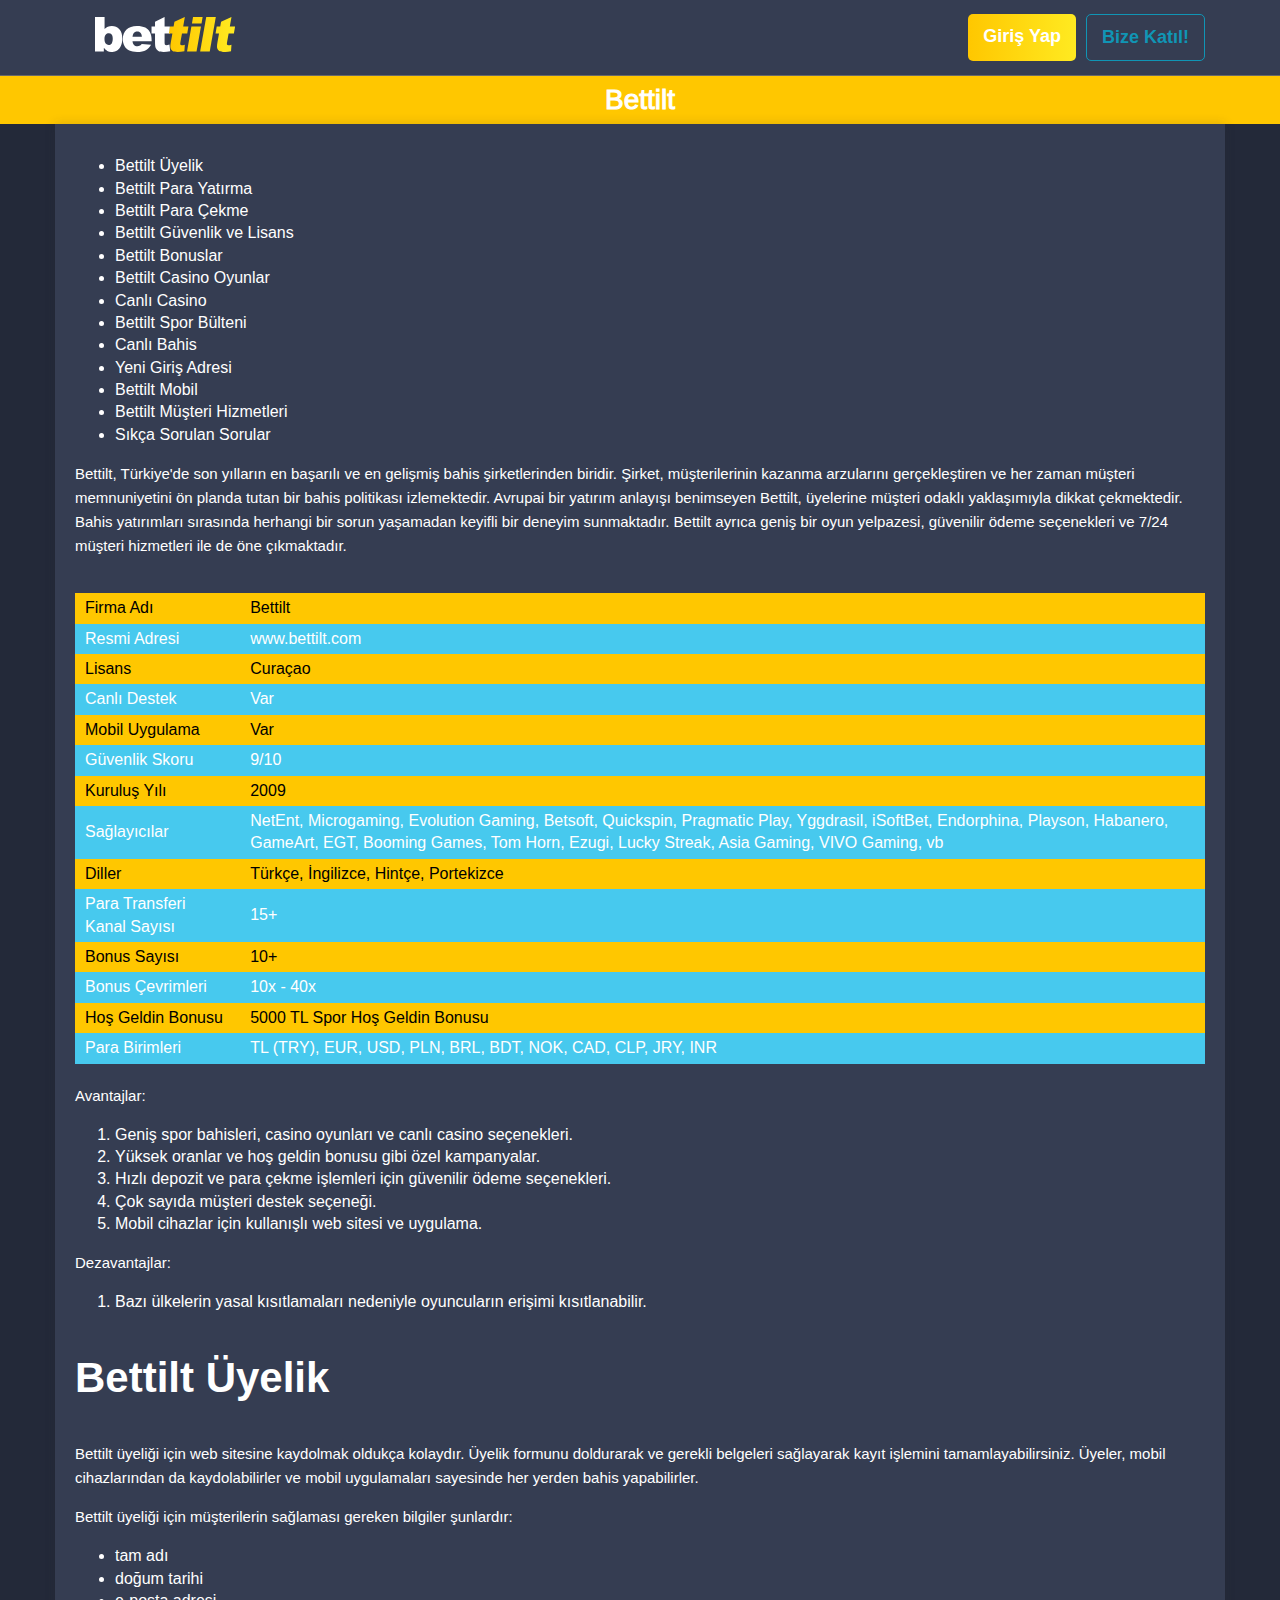
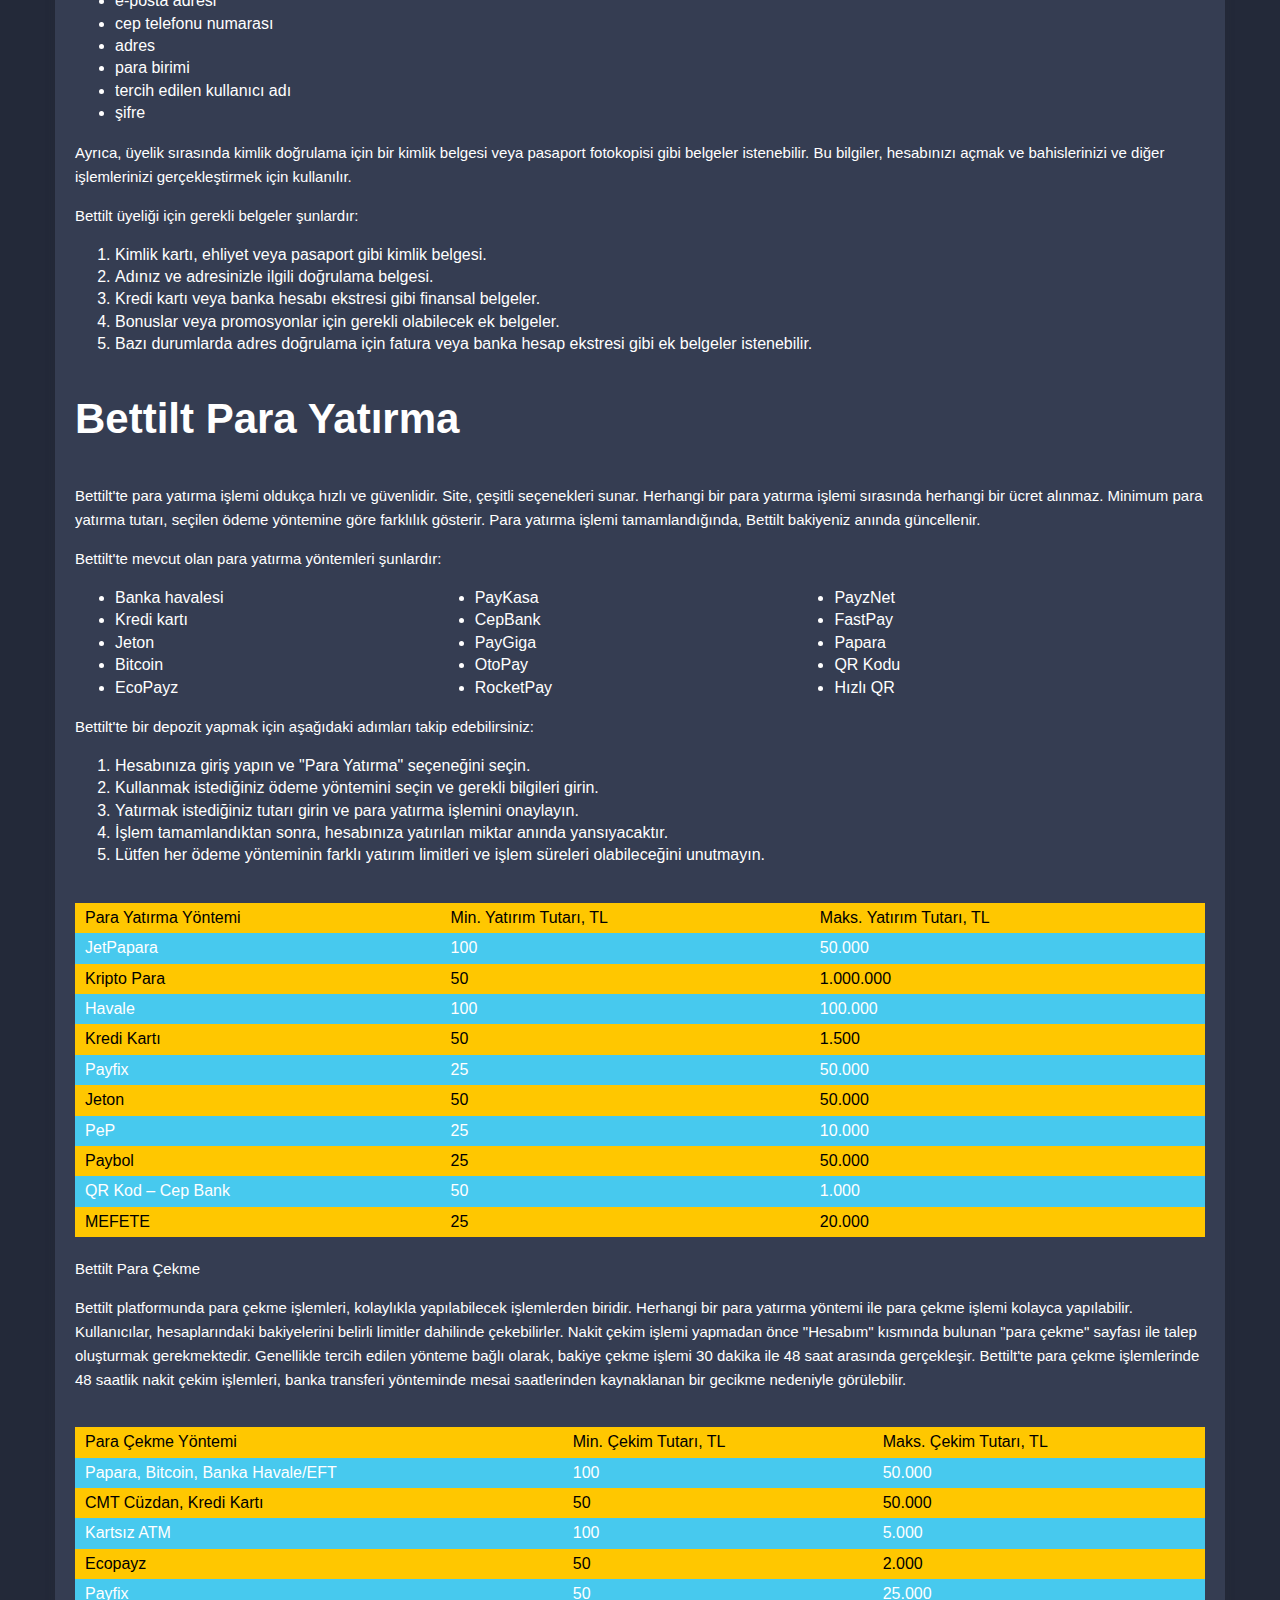
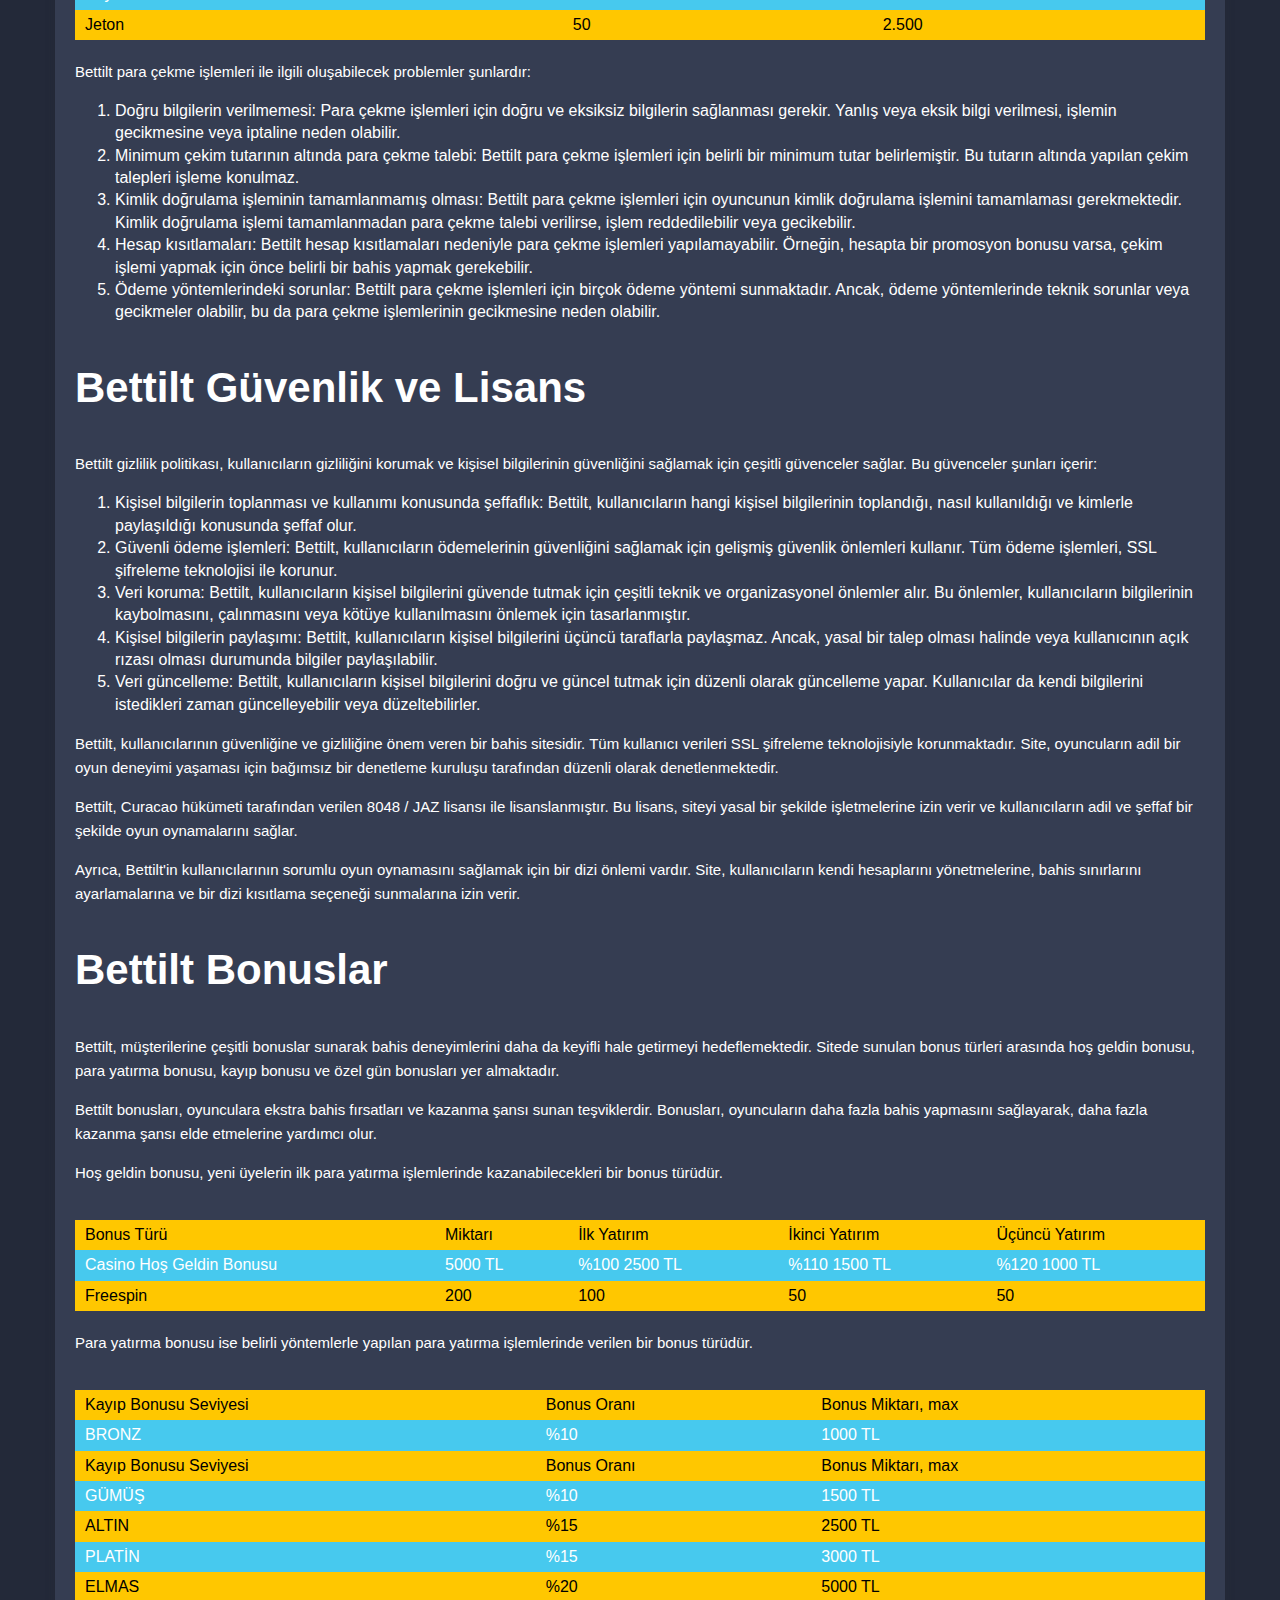
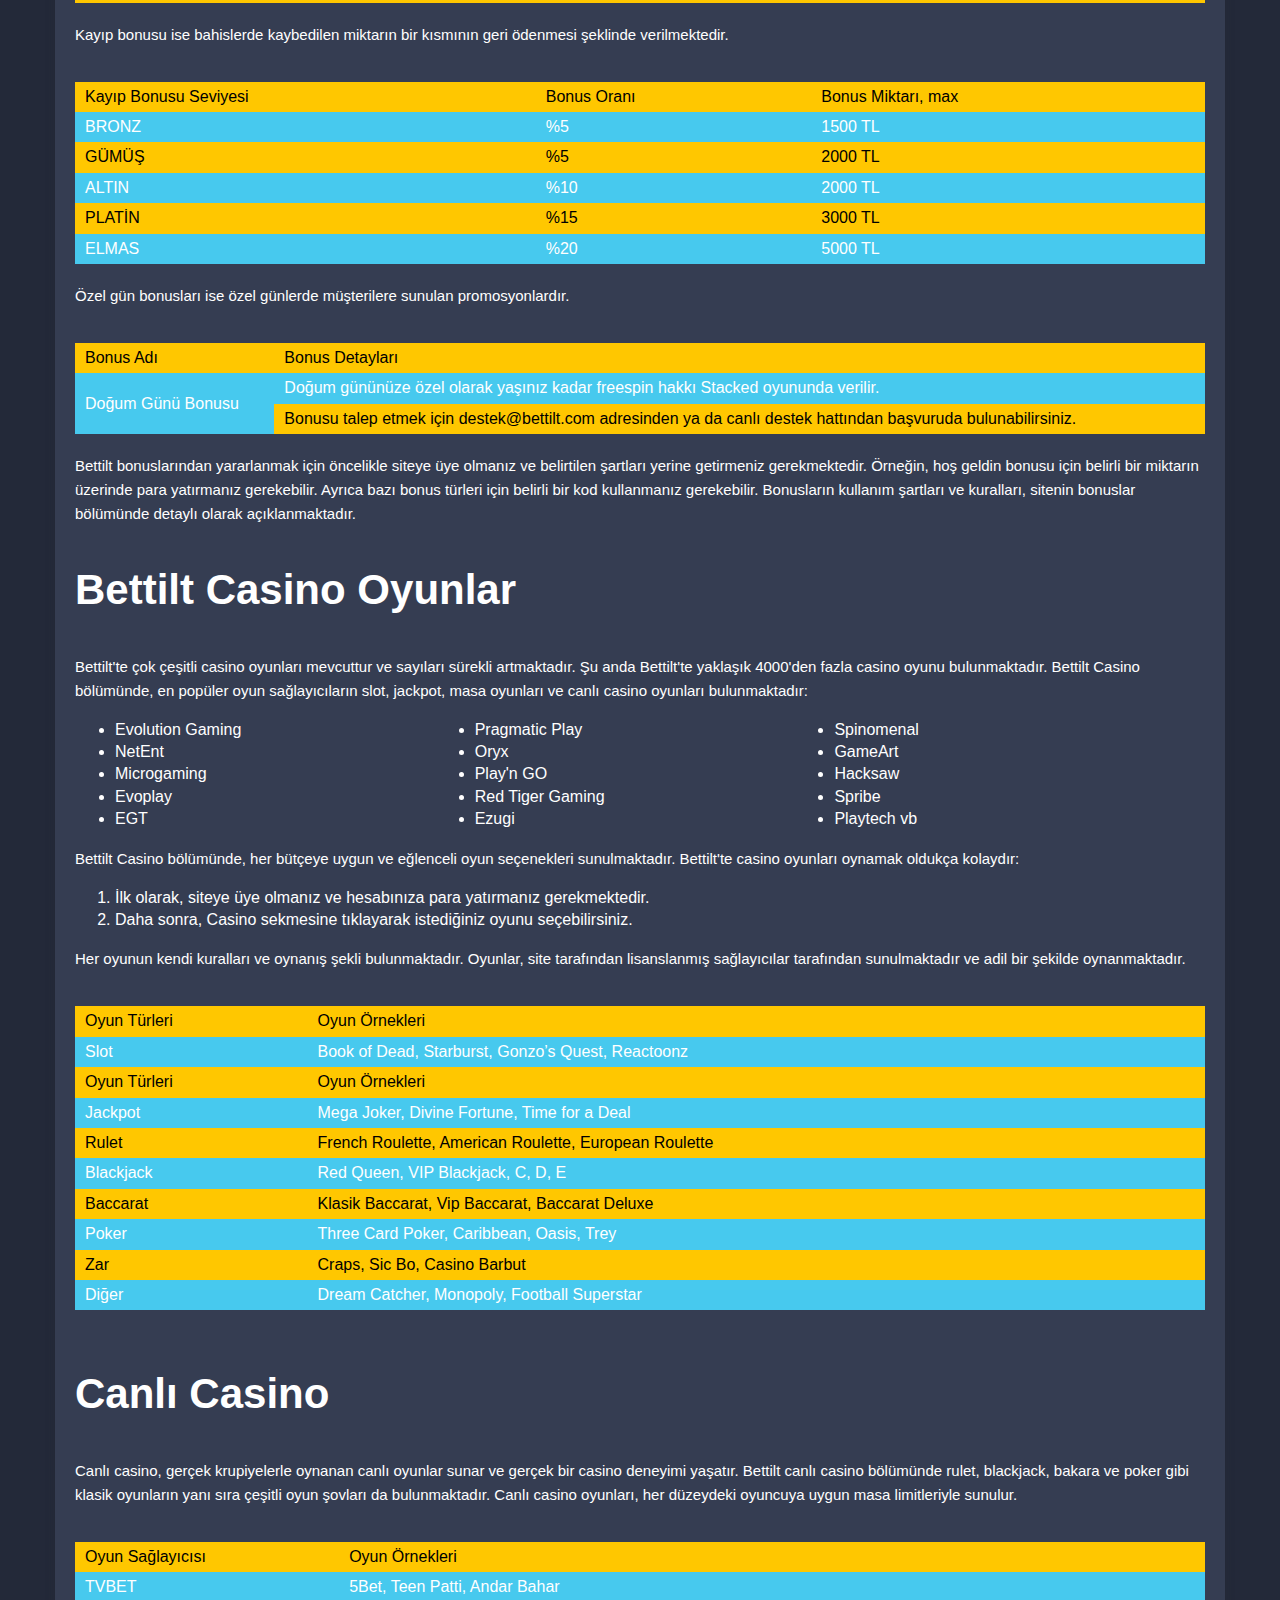
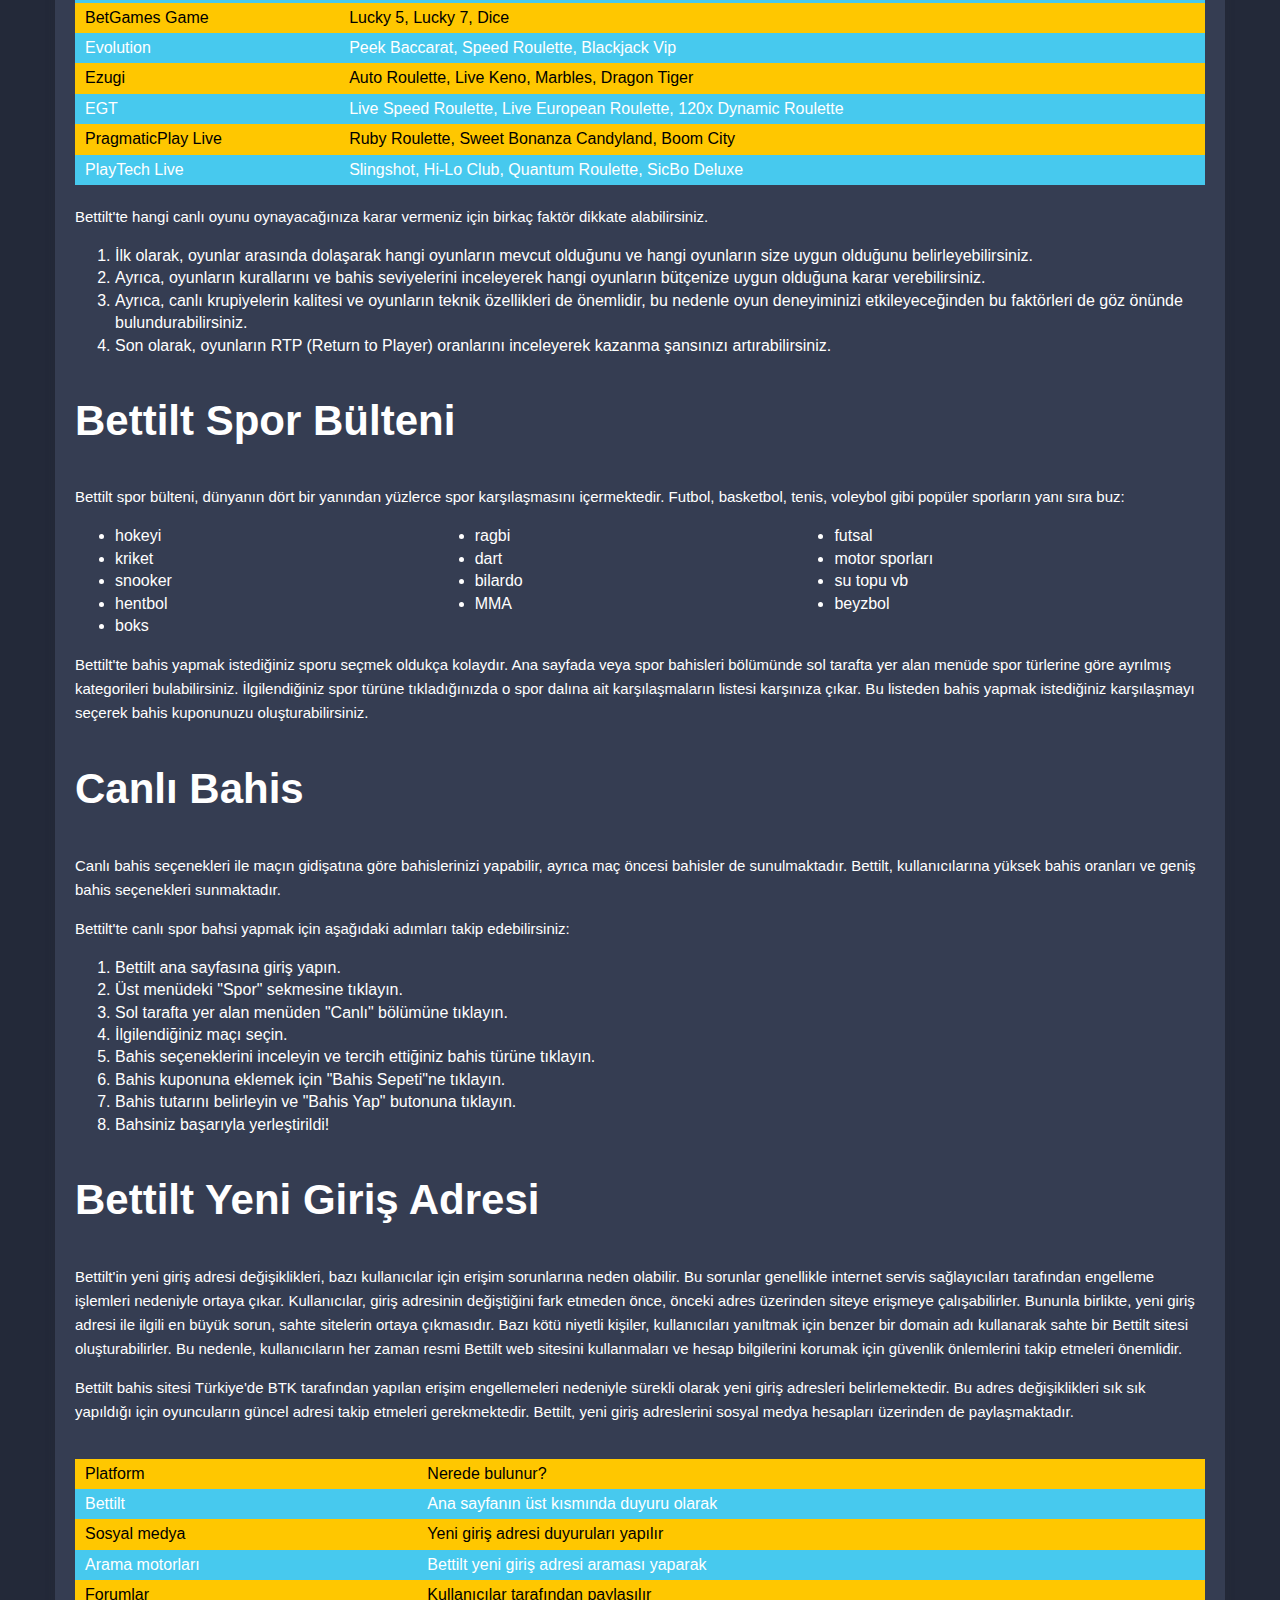
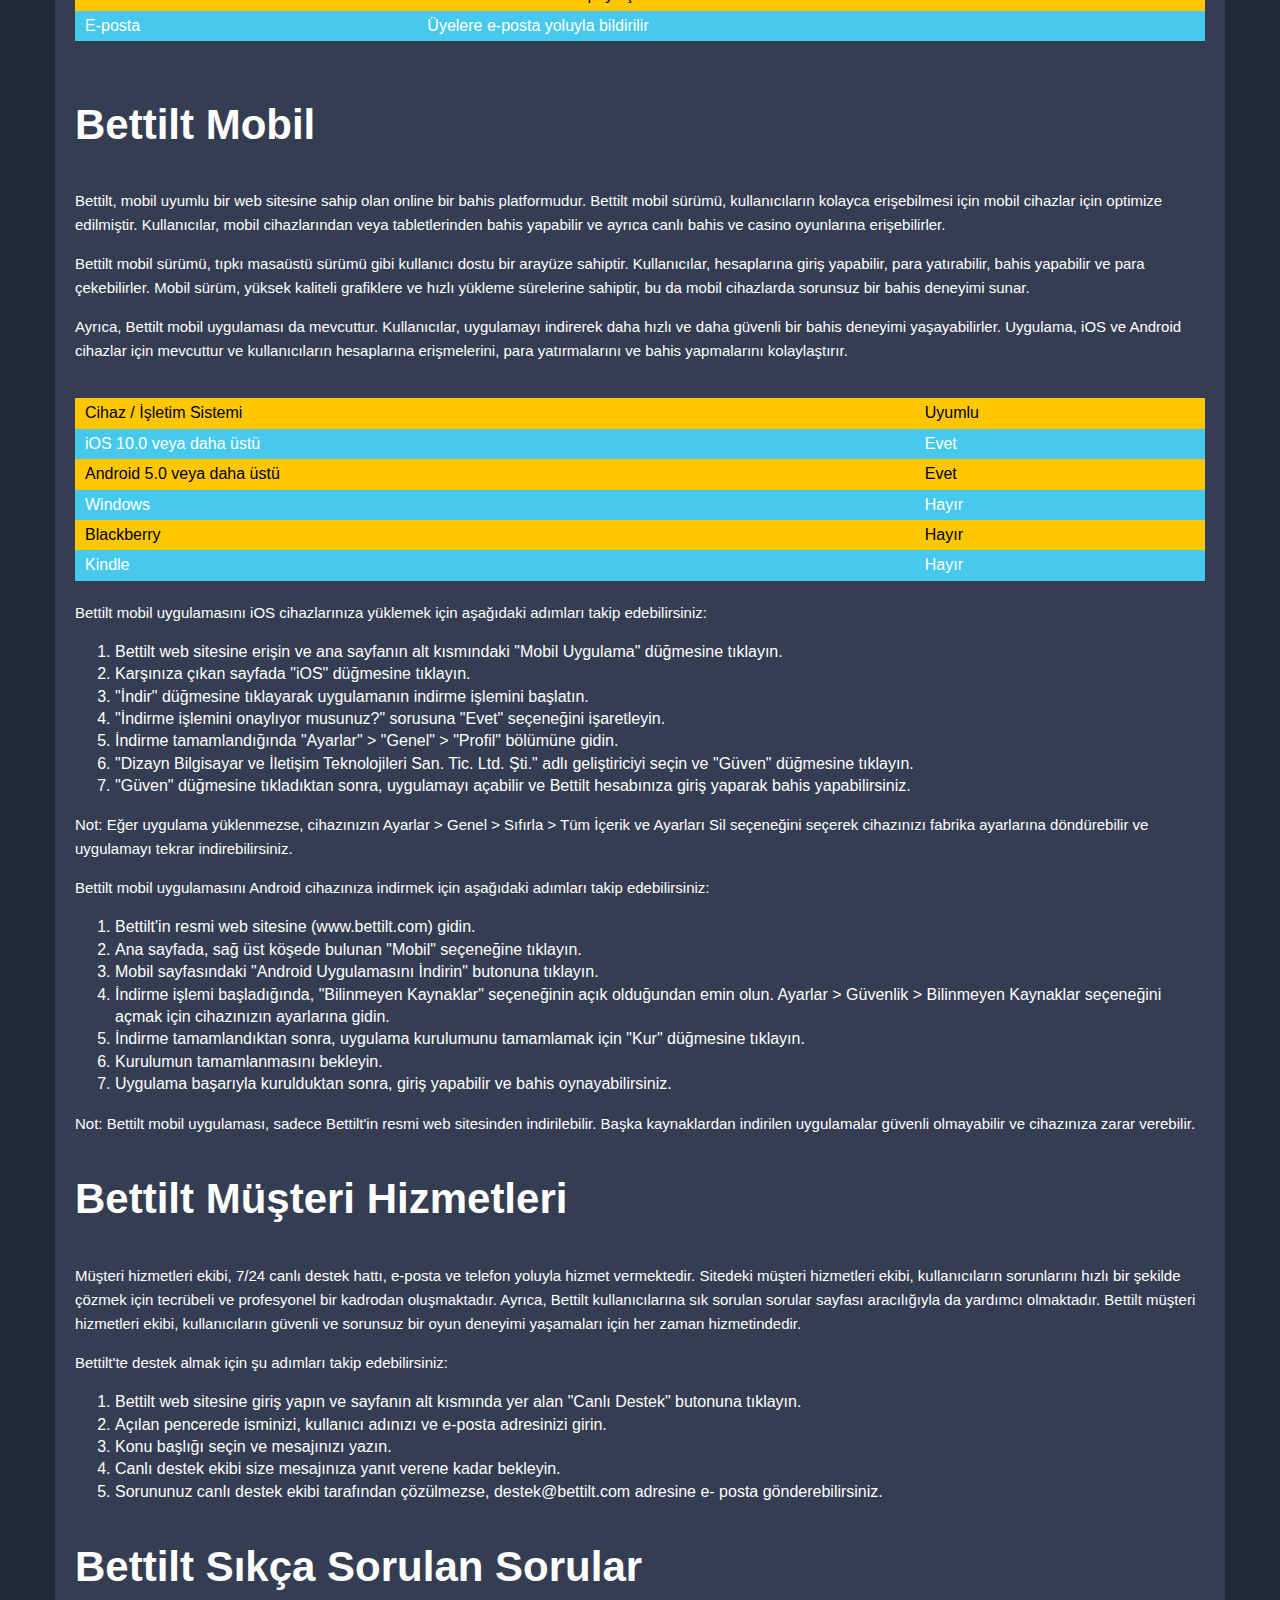
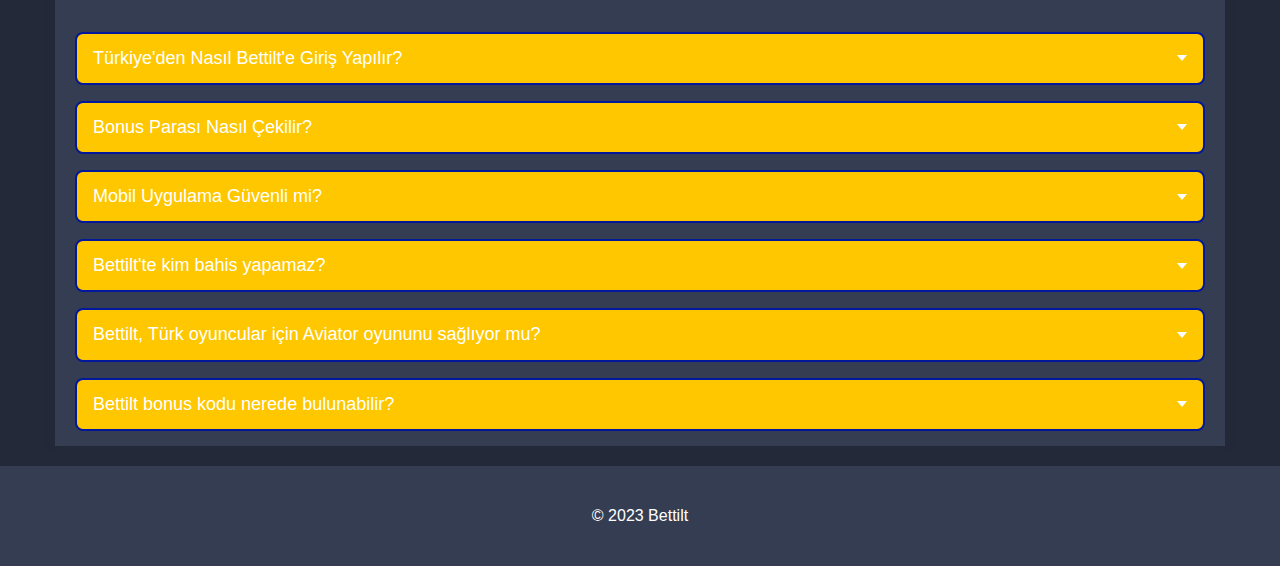
==== commit 97305d36: "solution" ====
--- a/src/index.html
+++ b/src/index.html
@@ -20,7 +20,38 @@
       <header class="header">
         <div class="container header_wrapper">
           <a href="/">
-           <p>LOGO</p>
+            <svg class="logo" fill=none height=117 viewbox="0 0 125 33" width=250 xmlns=http://www.w3.org/2000/svg>
+              <g clip-path=url(#clip0_108_2016)>
+              <path d="M0 0.875H8.60636V11.5377C9.42602 10.6355 10.4096 9.97933 11.4752 9.56923C12.5407 9.15912 13.7702 8.91306 15.0816 8.91306C17.7865 8.91306 19.9995 9.89731 21.8028 11.8658C23.606 13.8343 24.4257 16.623 24.4257 20.232C24.4257 22.6926 24.0159 24.8251 23.1962 26.6296C22.3765 28.5161 21.311 29.8284 19.8356 30.7306C18.4422 31.6329 16.8029 32.125 15.0816 32.125C13.6063 32.125 12.2128 31.7969 10.9834 31.1408C10.0817 30.6486 9.01619 29.6644 7.95064 28.352V31.6329H0V0.875ZM8.5244 20.396C8.5244 22.2825 8.85226 23.6768 9.58995 24.5791C10.3276 25.3993 11.2293 25.8914 12.2948 25.8914C13.2784 25.8914 14.18 25.4813 14.8357 24.6611C15.4915 23.8409 15.9013 22.3645 15.9013 20.396C15.9013 18.6736 15.5734 17.3612 14.9177 16.541C14.262 15.7208 13.4423 15.3107 12.4587 15.3107C11.3112 15.3107 10.3276 15.7208 9.58995 16.623C8.85226 17.3612 8.5244 18.5915 8.5244 20.396Z" fill=white></path>
+              <path d="M50.5726 22.5285H33.5238C33.6878 23.9229 34.0156 24.9071 34.6714 25.5633C35.491 26.5476 36.5566 27.0397 37.868 27.0397C38.6877 27.0397 39.5073 26.7936 40.245 26.3835C40.7368 26.1375 41.2286 25.6453 41.7204 24.9892L50.0808 25.7274C48.7694 27.9419 47.294 29.5823 45.4088 30.4846C43.6056 31.5508 40.9827 32.043 37.6221 32.043C34.6714 32.043 32.3763 31.6329 30.6551 30.8127C28.9338 29.9924 27.5404 28.6801 26.4748 26.8757C25.3273 25.0712 24.8355 22.9386 24.8355 20.478C24.8355 17.0331 25.983 14.1624 28.1961 12.0299C30.4092 9.89731 33.5238 8.83103 37.3762 8.83103C40.5729 8.83103 43.0318 9.32316 44.917 10.3074C46.8022 11.2917 48.1137 12.686 49.0973 14.4905C50.0808 16.2949 50.5726 18.6736 50.5726 21.6263V22.5285ZM41.8843 18.4275C41.7204 16.7871 41.3105 15.6388 40.5729 14.9006C39.8352 14.1624 38.9336 13.8343 37.7041 13.8343C36.3926 13.8343 35.2451 14.4085 34.5074 15.4747C34.0156 16.1309 33.6878 17.1152 33.5238 18.4275H41.8843Z" fill=white></path>
+              <path d="M62.1297 0.875V9.32316H66.8018V15.5568H62.1297V23.4308C62.1297 24.415 62.2117 24.9892 62.3756 25.3173C62.6215 25.8094 63.1133 26.0554 63.851 26.0554C64.5067 26.0554 65.3264 25.8914 66.4739 25.4813L67.1296 31.3868C64.9985 31.8789 63.0314 32.043 61.2281 32.043C59.097 32.043 57.5397 31.7969 56.5561 31.2228C55.5725 30.6486 54.8348 29.8284 54.343 28.7621C53.8512 27.6959 53.6053 25.8914 53.6053 23.3488V15.5568H50.4907V9.32316H53.6053V5.22211L62.1297 0.875Z" fill=white></path>
+              <path d="M80.1948 0.875L78.715 9.3454H83.401L82.3323 15.5954H77.6462L76.2486 23.4901C76.0842 24.477 76.0842 25.0526 76.1664 25.3816C76.3309 25.875 76.8241 26.1217 77.4818 26.1217C78.1395 26.1217 79.0438 25.9572 80.1948 25.5461L79.7837 31.3849C77.564 31.8783 75.591 32.0428 73.7823 32.0428C71.6448 32.0428 70.165 31.7961 69.2607 31.2204C68.3564 30.6447 67.7809 29.8224 67.452 28.7533C67.2054 27.6842 67.2054 25.875 67.6987 23.3257L69.0963 15.5132H65.9722L67.041 9.26316H70.165L70.9049 5.15132L80.1948 0.875Z" fill=url(#paint0_linear_108_2016)></path>
+              <path d="M86.0318 9.3454H94.5818L90.6357 31.6316H82.1679L86.0318 9.3454ZM87.5116 0.875H96.0616L95.0751 6.71382H86.5251L87.5116 0.875Z" fill=url(#paint1_linear_108_2016)></path>
+              <path d="M99.2678 0.875H107.818L102.392 31.6316H93.8419L99.2678 0.875Z" fill=url(#paint2_linear_108_2016)></path>
+              <path d="M121.794 0.875L120.314 9.3454H125L123.931 15.5954H119.245L117.848 23.4901C117.683 24.477 117.683 25.0526 117.765 25.3816C117.93 25.875 118.423 26.1217 119.081 26.1217C119.738 26.1217 120.643 25.9572 121.794 25.5461L121.383 31.4671C119.163 31.9605 117.19 32.125 115.381 32.125C113.244 32.125 111.764 31.8783 110.86 31.3026C109.955 30.727 109.38 29.9046 109.051 28.8355C108.804 27.7664 108.804 25.9572 109.298 23.4079L110.695 15.5954H107.571L108.64 9.3454H111.764L112.504 5.23355L121.794 0.875Z" fill=url(#paint3_linear_108_2016)></path>
+              </g>
+              <defs>
+              <lineargradient gradientunits=userSpaceOnUse id=paint0_linear_108_2016 x1=65.9722 x2=125 y1=16.5 y2=16.5>
+              <stop stop-color=#FFC700></stop>
+              <stop offset=1 stop-color=#FFEA21></stop>
+              </lineargradient>
+              <lineargradient gradientunits=userSpaceOnUse id=paint1_linear_108_2016 x1=65.9722 x2=125 y1=16.5 y2=16.5>
+              <stop stop-color=#FFC700></stop>
+              <stop offset=1 stop-color=#FFEA21></stop>
+              </lineargradient>
+              <lineargradient gradientunits=userSpaceOnUse id=paint2_linear_108_2016 x1=65.9722 x2=125 y1=16.5 y2=16.5>
+              <stop stop-color=#FFC700></stop>
+              <stop offset=1 stop-color=#FFEA21></stop>
+              </lineargradient>
+              <lineargradient gradientunits=userSpaceOnUse id=paint3_linear_108_2016 x1=65.9722 x2=125 y1=16.5 y2=16.5>
+              <stop stop-color=#FFC700></stop>
+              <stop offset=1 stop-color=#FFEA21></stop>
+              </lineargradient>
+              <clippath id=clip0_108_2016>
+              <rect fill=white height=31.25 transform="translate(0 0.875)" width=125></rect>
+              </clippath>
+              </defs>
+              </svg>
           </a>
           <div>
             <a href="https://bhs-spa.wqetxrk.com/sportsbook?partner=p1634p17400paa06&source=bahsegelgirisxyz#registration" target="_blank" rel="nofollow" class="giris header_button">Giriş Yap</a>
@@ -976,7 +1007,7 @@
   </div>
   <footer>
     <div class="container">
-      <p>text for footer</p>
+      <p>© 2023 Bettilt</p>
     </div>
   </footer>
   <script type="text/javascript" src="scripts/main.js"></script>
--- a/src/styles/style.css
+++ b/src/styles/style.css
@@ -839,7 +839,7 @@
   line-height: 44px;
   color: #fff;
   border: 0;
-  background: linear-gradient(180deg,#ff9e2c,#ffb72c),#ff9e2c;
+  background: linear-gradient(90deg, rgb(255, 199, 0) 0%, rgb(255, 234, 33) 100%), rgb(255, 158, 44);
 }
 
 .top_HomeBonus_title {
@@ -847,7 +847,7 @@
   padding: 5px 0;
   text-align: center;
   color: #fff;
-  background: #1095b5;
+  background: rgb(255, 199, 0);
   -webkit-text-stroke: 1px #fff;
   font-size: 28px;
   font-weight: 500
@@ -914,12 +914,11 @@
   margin: 20px auto;
   width: 100%;
   border-collapse: collapse;
-  background-color: #e0f2f6
+  background-color: rgb(255, 199, 0);
 }
 
 table td {
   padding: 4px 10px;
-  border: 1px solid rgba(255,255,255,.4);
   border-collapse: collapse
 }
 
@@ -994,7 +993,7 @@
 }
 
 .select {
-  background: #01189D;
+  background: rgb(255, 199, 0);;
   color: #fff;
   display: flex;
   justify-content: space-between;
@@ -1062,7 +1061,7 @@
   display: block;
   opacity: 0.5;
   color: #fff;
-  background-color: #01189D;
+  background-color: rgb(255, 199, 0);;
   padding-left: 0;
 }
 
@@ -1089,6 +1088,10 @@
   width: 33%;
 }
 
+footer > .container > p {
+  text-align: center;
+}
+
 @media (max-width: 1110px) {
   .video_container {
     flex-direction: column;
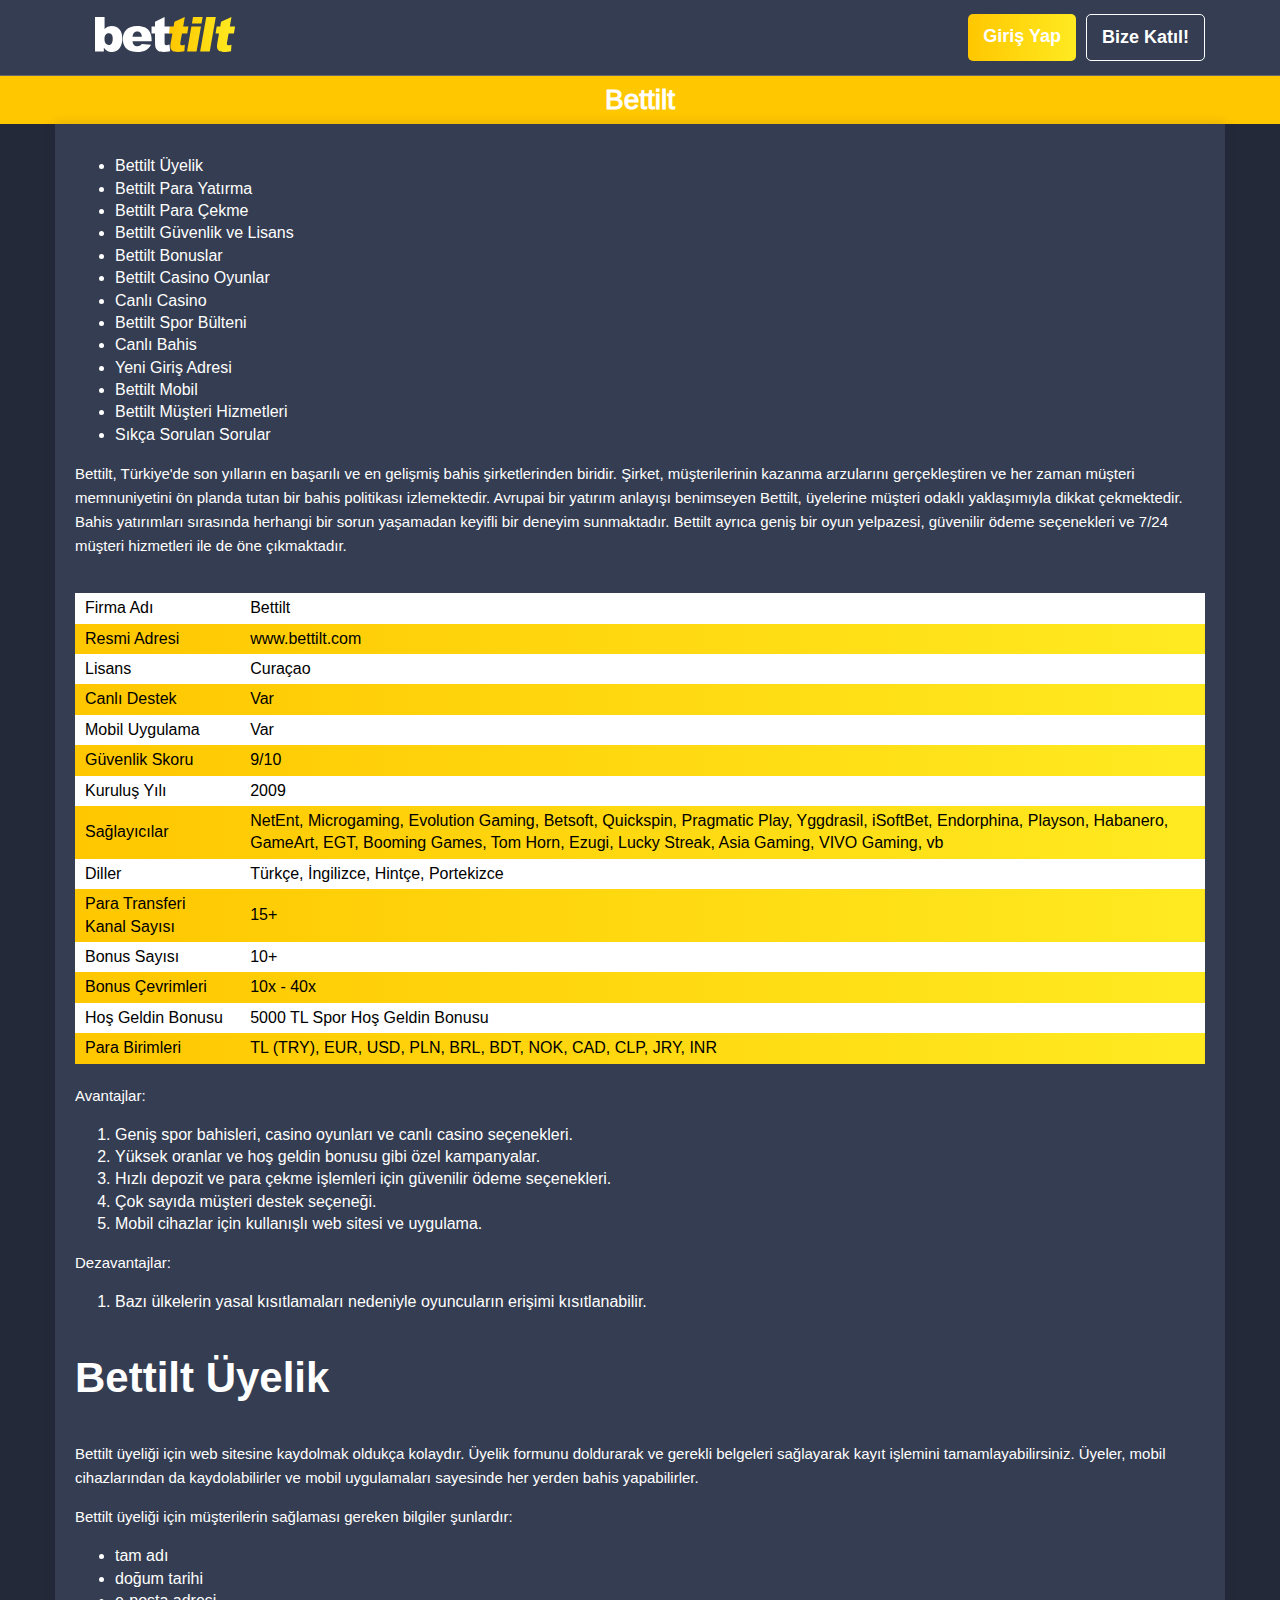
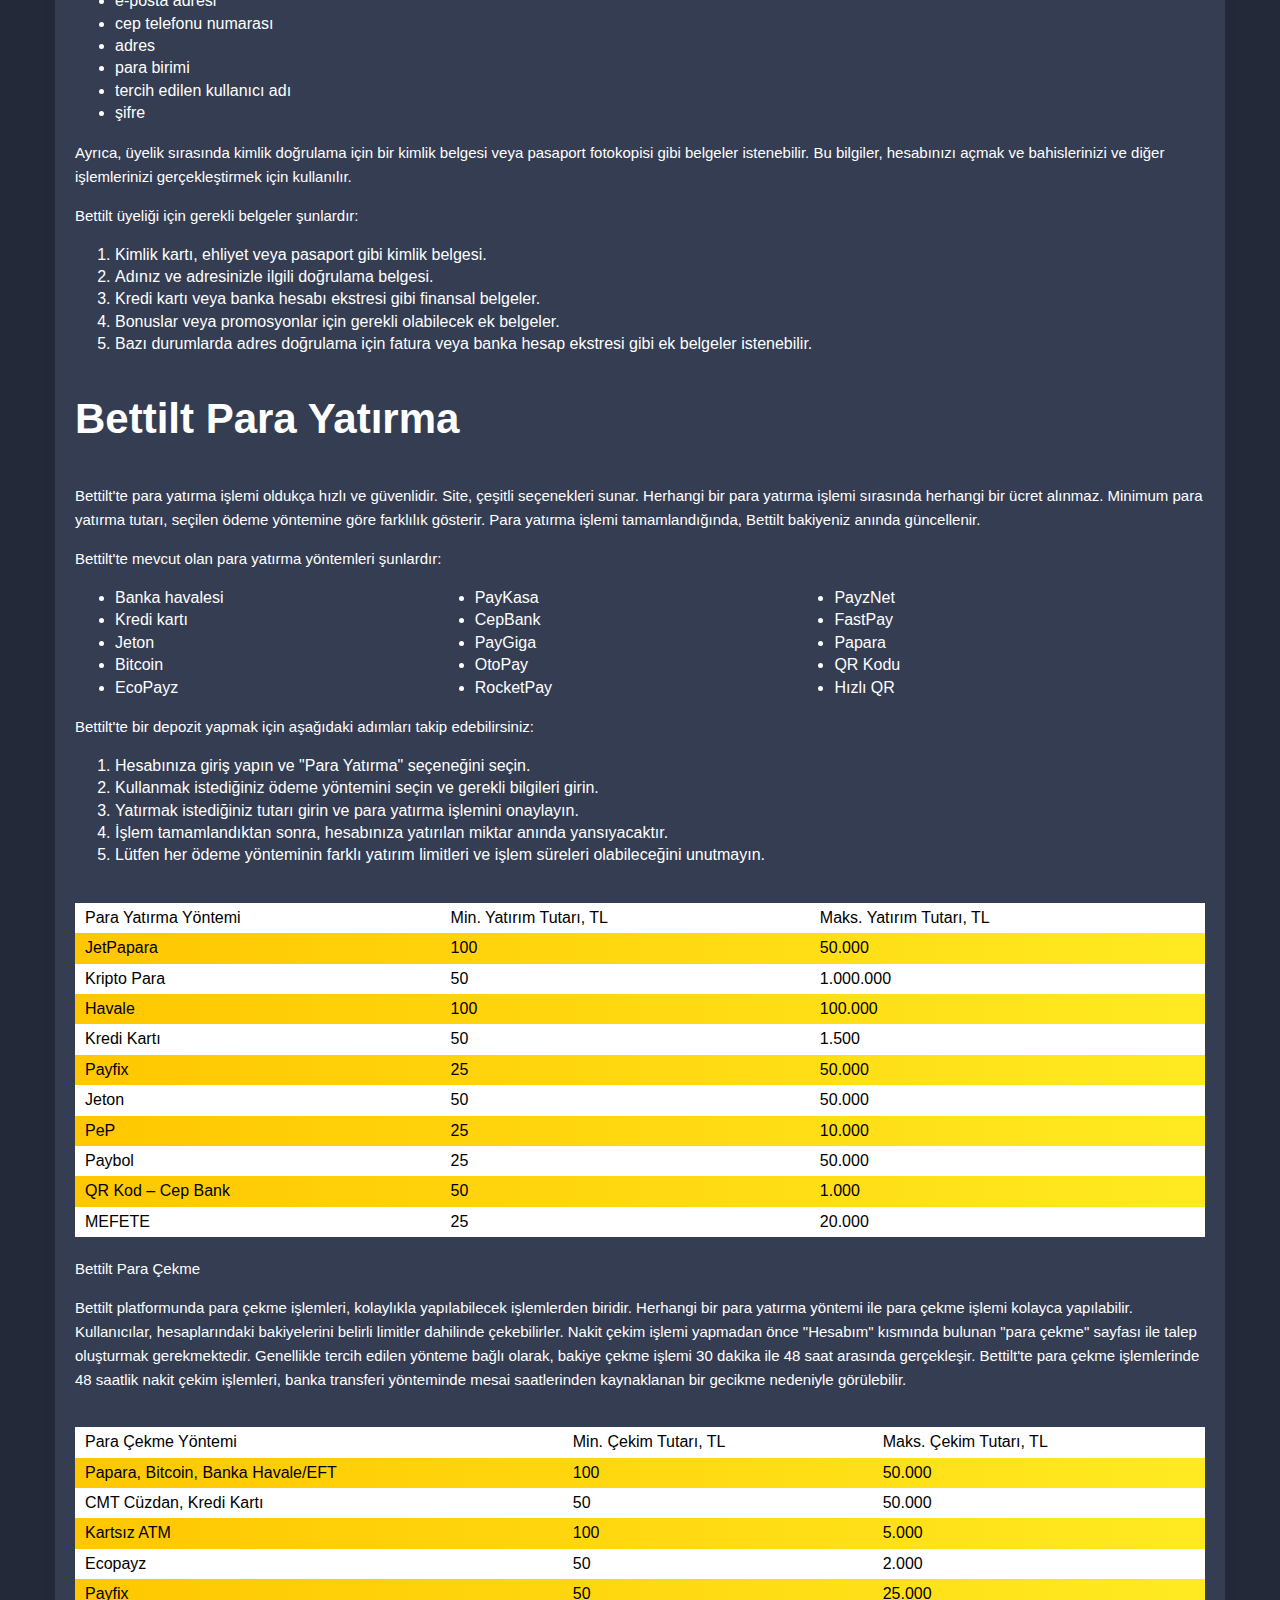
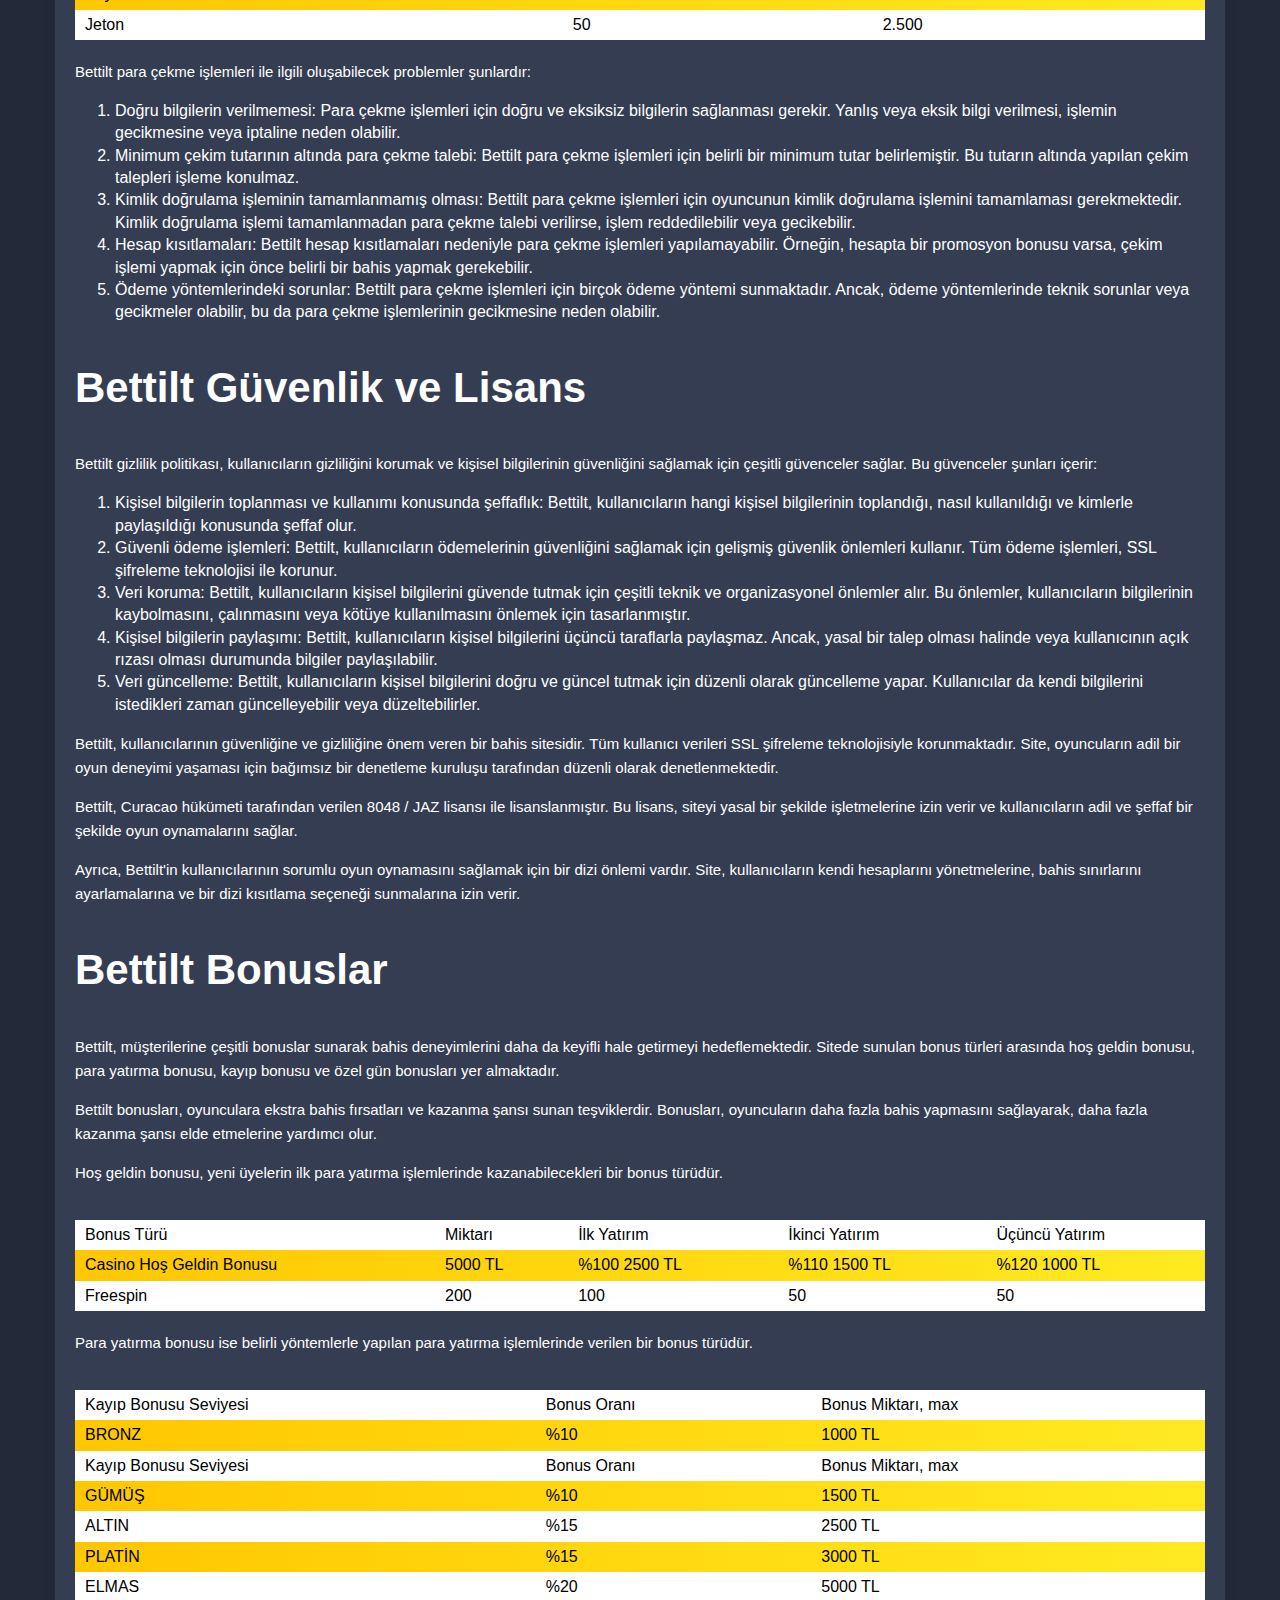
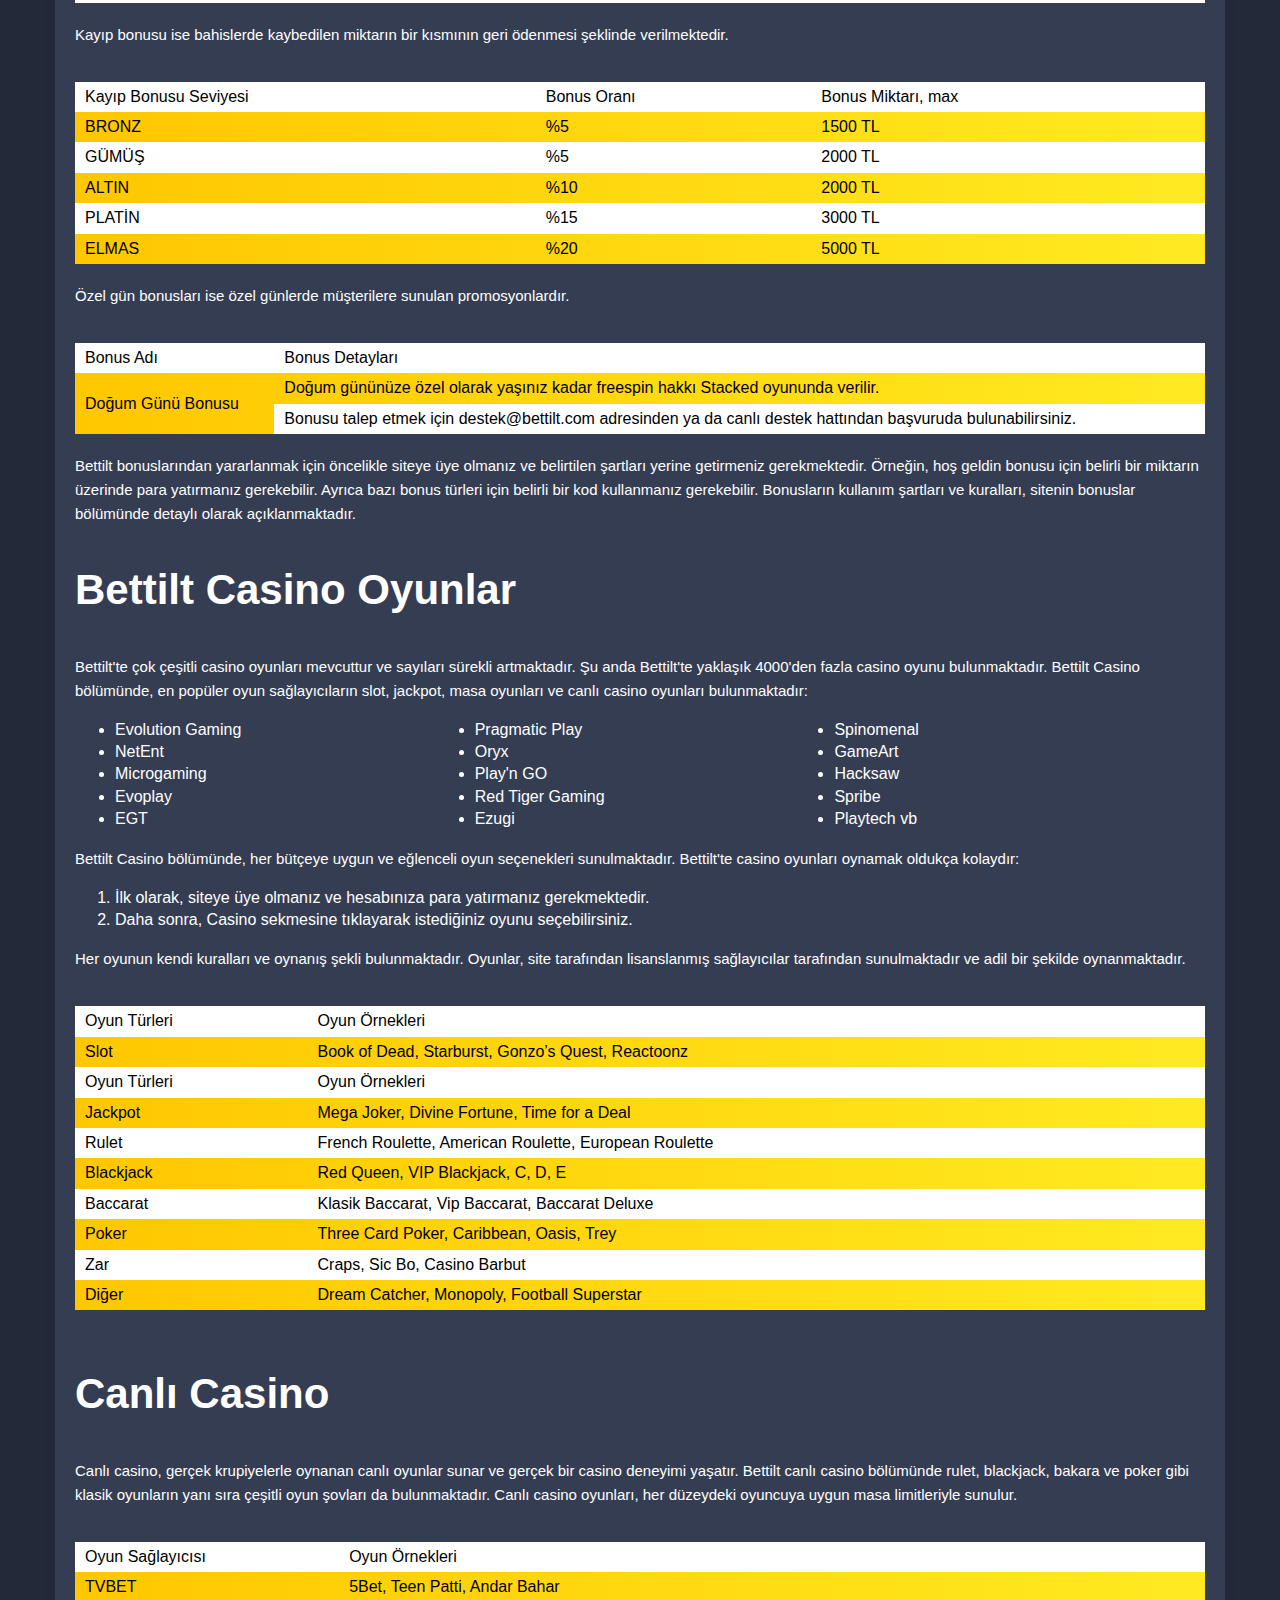
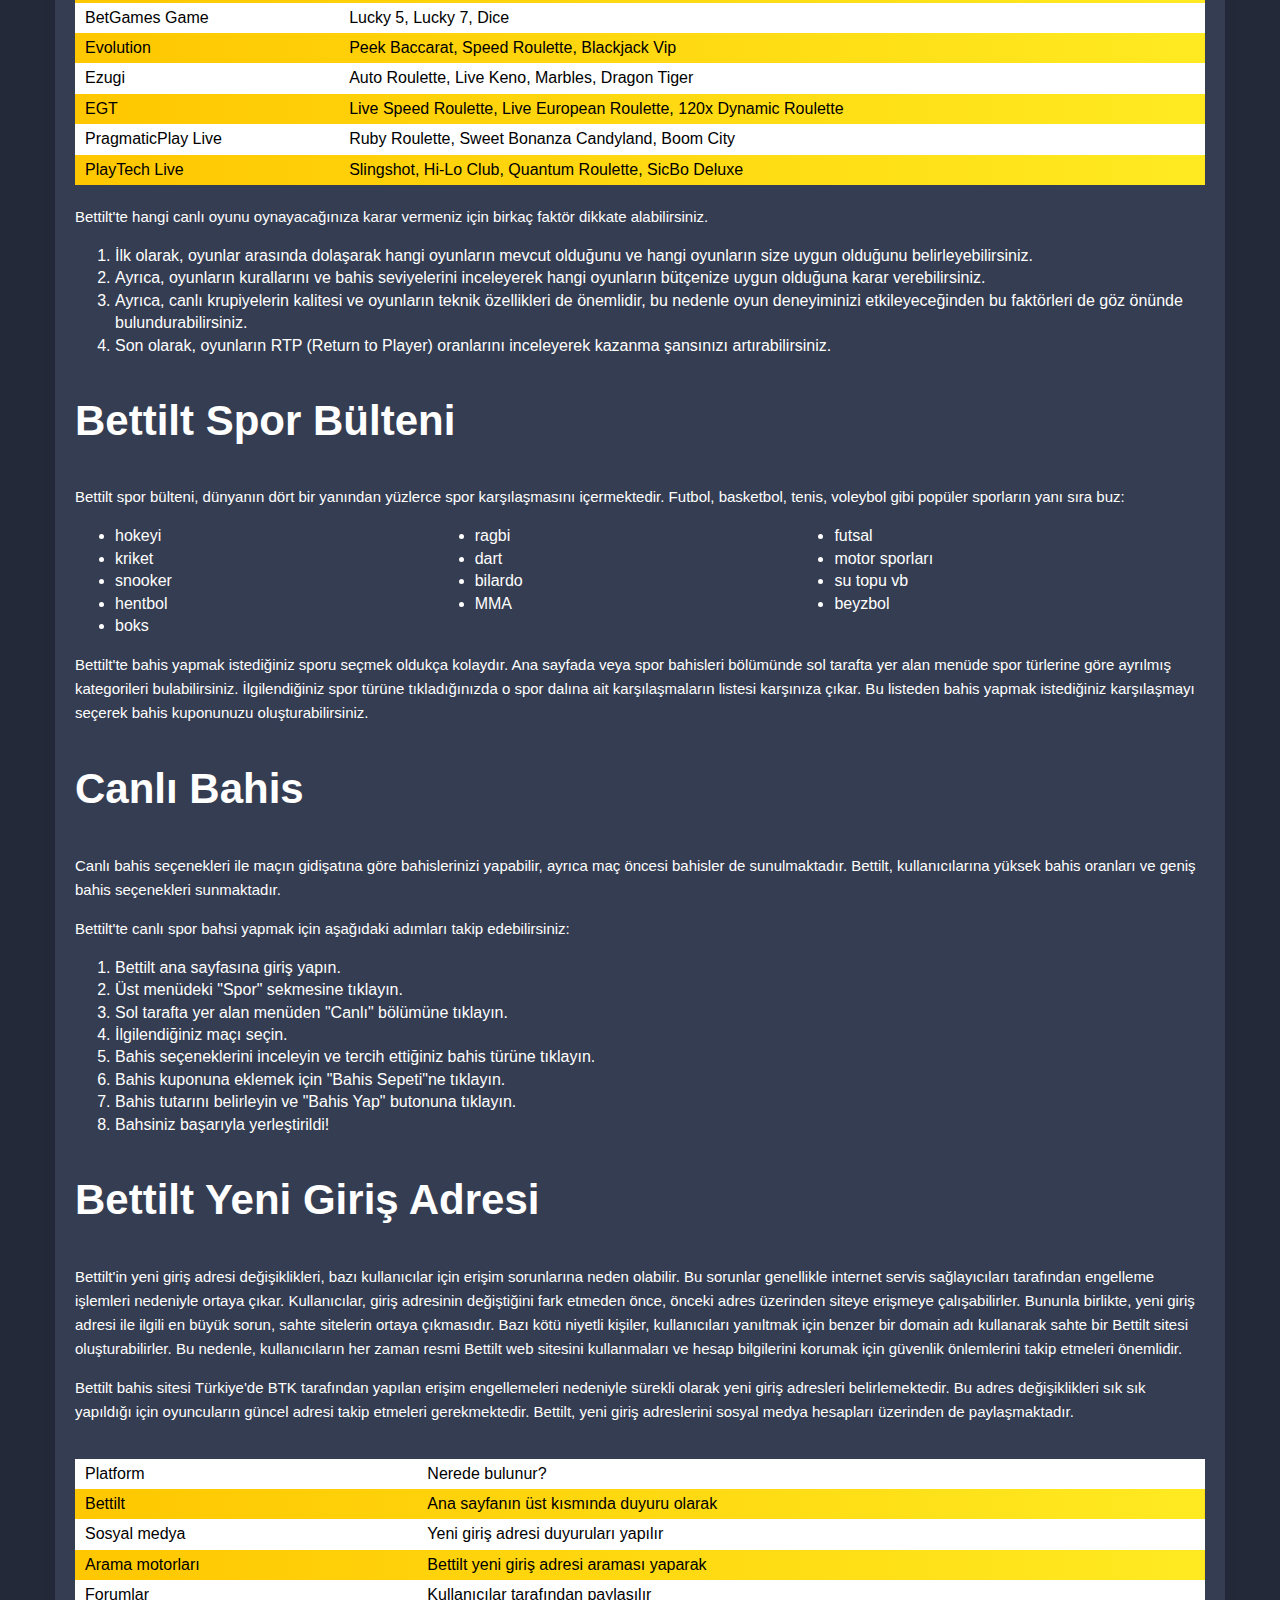
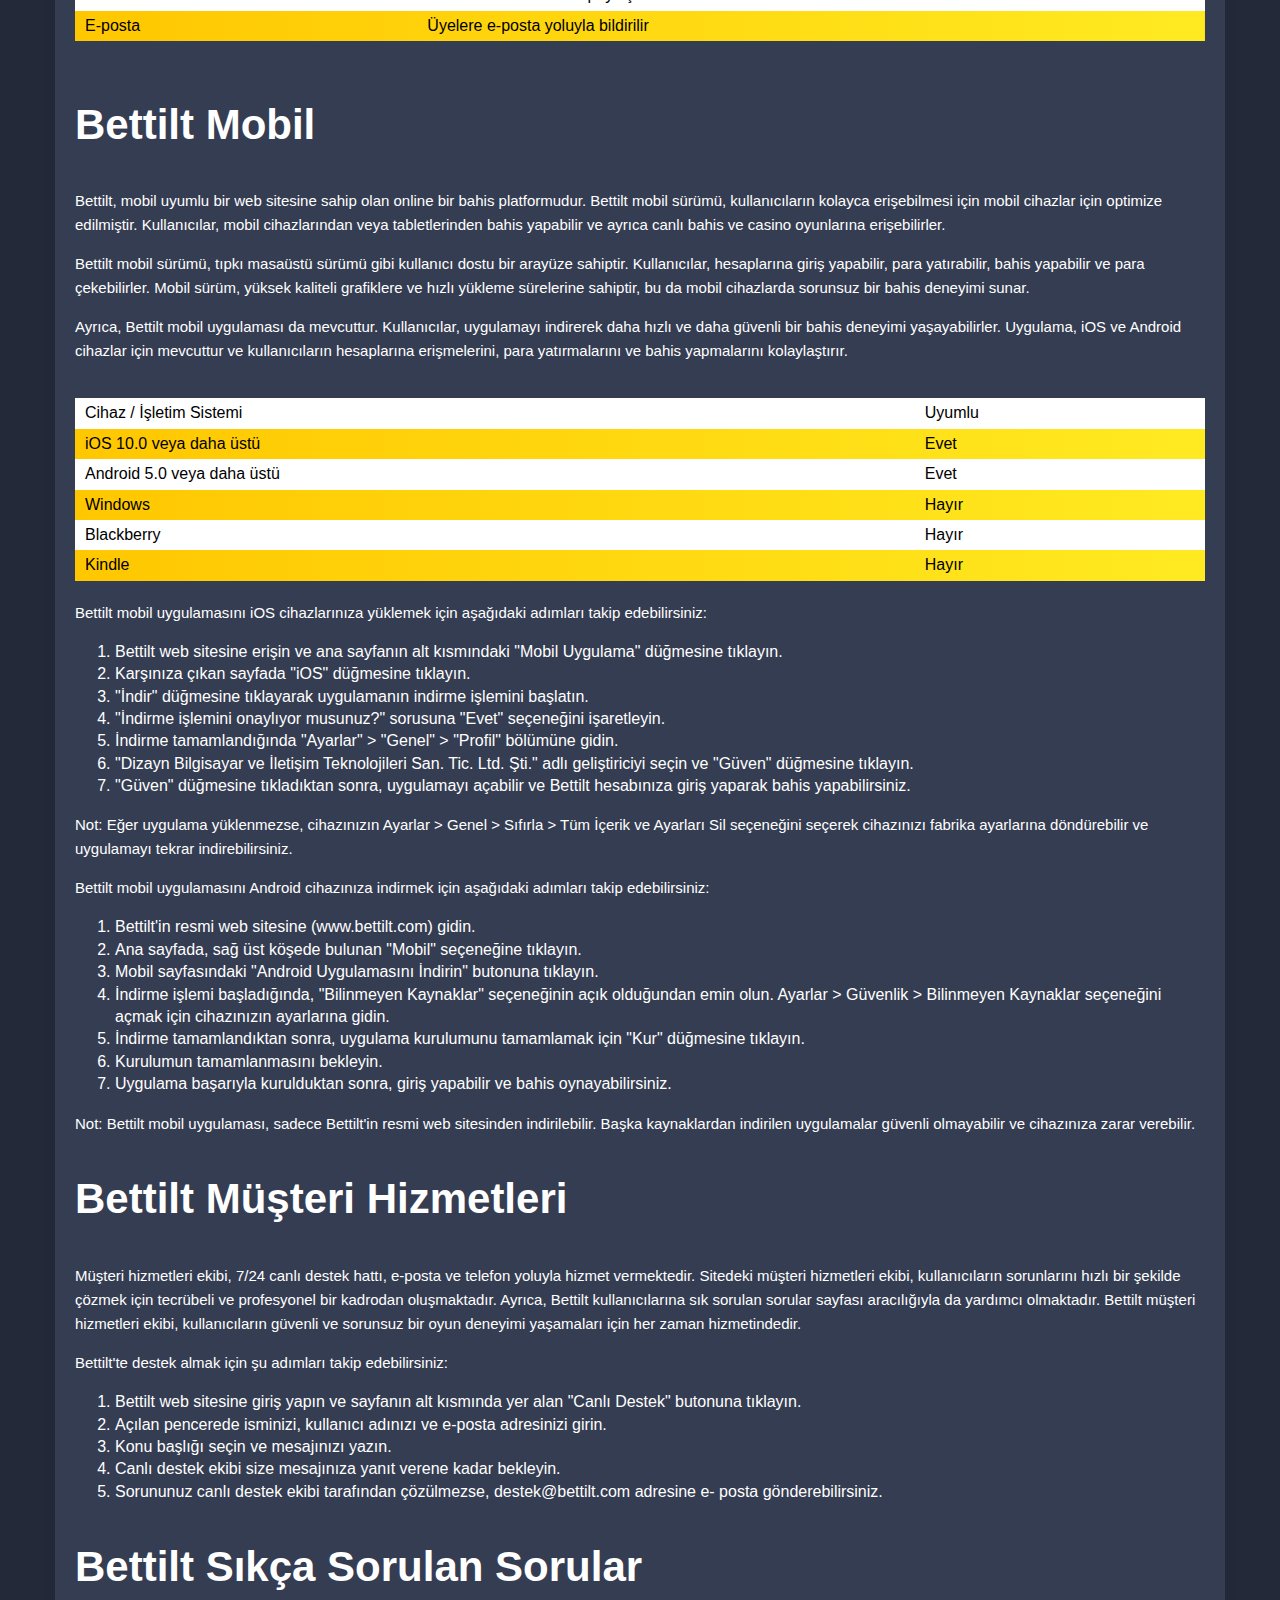
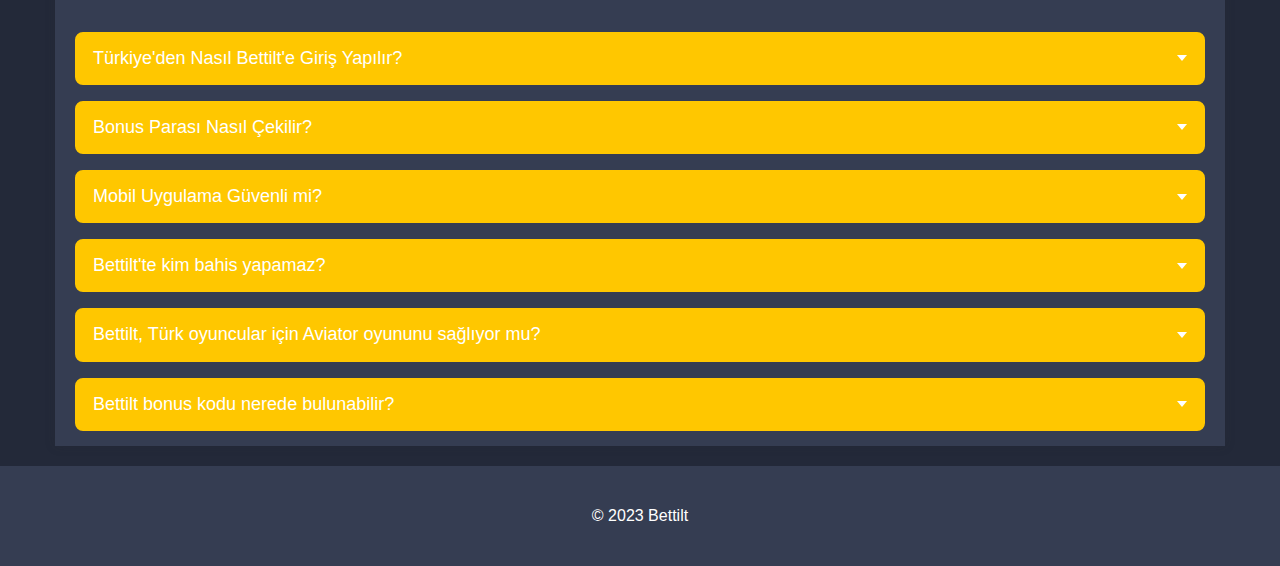
==== commit 024e5327: "solution" ====
--- a/src/index.html
+++ b/src/index.html
@@ -25,9 +25,9 @@
               <path d="M0 0.875H8.60636V11.5377C9.42602 10.6355 10.4096 9.97933 11.4752 9.56923C12.5407 9.15912 13.7702 8.91306 15.0816 8.91306C17.7865 8.91306 19.9995 9.89731 21.8028 11.8658C23.606 13.8343 24.4257 16.623 24.4257 20.232C24.4257 22.6926 24.0159 24.8251 23.1962 26.6296C22.3765 28.5161 21.311 29.8284 19.8356 30.7306C18.4422 31.6329 16.8029 32.125 15.0816 32.125C13.6063 32.125 12.2128 31.7969 10.9834 31.1408C10.0817 30.6486 9.01619 29.6644 7.95064 28.352V31.6329H0V0.875ZM8.5244 20.396C8.5244 22.2825 8.85226 23.6768 9.58995 24.5791C10.3276 25.3993 11.2293 25.8914 12.2948 25.8914C13.2784 25.8914 14.18 25.4813 14.8357 24.6611C15.4915 23.8409 15.9013 22.3645 15.9013 20.396C15.9013 18.6736 15.5734 17.3612 14.9177 16.541C14.262 15.7208 13.4423 15.3107 12.4587 15.3107C11.3112 15.3107 10.3276 15.7208 9.58995 16.623C8.85226 17.3612 8.5244 18.5915 8.5244 20.396Z" fill=white></path>
               <path d="M50.5726 22.5285H33.5238C33.6878 23.9229 34.0156 24.9071 34.6714 25.5633C35.491 26.5476 36.5566 27.0397 37.868 27.0397C38.6877 27.0397 39.5073 26.7936 40.245 26.3835C40.7368 26.1375 41.2286 25.6453 41.7204 24.9892L50.0808 25.7274C48.7694 27.9419 47.294 29.5823 45.4088 30.4846C43.6056 31.5508 40.9827 32.043 37.6221 32.043C34.6714 32.043 32.3763 31.6329 30.6551 30.8127C28.9338 29.9924 27.5404 28.6801 26.4748 26.8757C25.3273 25.0712 24.8355 22.9386 24.8355 20.478C24.8355 17.0331 25.983 14.1624 28.1961 12.0299C30.4092 9.89731 33.5238 8.83103 37.3762 8.83103C40.5729 8.83103 43.0318 9.32316 44.917 10.3074C46.8022 11.2917 48.1137 12.686 49.0973 14.4905C50.0808 16.2949 50.5726 18.6736 50.5726 21.6263V22.5285ZM41.8843 18.4275C41.7204 16.7871 41.3105 15.6388 40.5729 14.9006C39.8352 14.1624 38.9336 13.8343 37.7041 13.8343C36.3926 13.8343 35.2451 14.4085 34.5074 15.4747C34.0156 16.1309 33.6878 17.1152 33.5238 18.4275H41.8843Z" fill=white></path>
               <path d="M62.1297 0.875V9.32316H66.8018V15.5568H62.1297V23.4308C62.1297 24.415 62.2117 24.9892 62.3756 25.3173C62.6215 25.8094 63.1133 26.0554 63.851 26.0554C64.5067 26.0554 65.3264 25.8914 66.4739 25.4813L67.1296 31.3868C64.9985 31.8789 63.0314 32.043 61.2281 32.043C59.097 32.043 57.5397 31.7969 56.5561 31.2228C55.5725 30.6486 54.8348 29.8284 54.343 28.7621C53.8512 27.6959 53.6053 25.8914 53.6053 23.3488V15.5568H50.4907V9.32316H53.6053V5.22211L62.1297 0.875Z" fill=white></path>
-              <path d="M80.1948 0.875L78.715 9.3454H83.401L82.3323 15.5954H77.6462L76.2486 23.4901C76.0842 24.477 76.0842 25.0526 76.1664 25.3816C76.3309 25.875 76.8241 26.1217 77.4818 26.1217C78.1395 26.1217 79.0438 25.9572 80.1948 25.5461L79.7837 31.3849C77.564 31.8783 75.591 32.0428 73.7823 32.0428C71.6448 32.0428 70.165 31.7961 69.2607 31.2204C68.3564 30.6447 67.7809 29.8224 67.452 28.7533C67.2054 27.6842 67.2054 25.875 67.6987 23.3257L69.0963 15.5132H65.9722L67.041 9.26316H70.165L70.9049 5.15132L80.1948 0.875Z" fill=url(#paint0_linear_108_2016)></path>
-              <path d="M86.0318 9.3454H94.5818L90.6357 31.6316H82.1679L86.0318 9.3454ZM87.5116 0.875H96.0616L95.0751 6.71382H86.5251L87.5116 0.875Z" fill=url(#paint1_linear_108_2016)></path>
-              <path d="M99.2678 0.875H107.818L102.392 31.6316H93.8419L99.2678 0.875Z" fill=url(#paint2_linear_108_2016)></path>
+              <path d="M80.1948 0.875L78.715 9.3454H83.401L82.3323 15.5954H77.6462L76.2486 23.4901C76.0842 24.477 76.0842 25.0526 76.1664 25.3816C76.3309 25.875 76.8241 26.1217 77.4818 26.1217C78.1395 26.1217 79.0438 25.9572 80.1948 25.5461L79.7837 31.3849C77.564 31.8783 75.591 32.0428 73.7823 32.0428C71.6448 32.0428 70.165 31.7961 69.2607 31.2204C68.3564 30.6447 67.7809 29.8224 67.452 28.7533C67.2054 27.6842 67.2054 25.875 67.6987 23.3257L69.0963 15.5132H65.9722L67.041 9.26316H70.165L70.9049 5.15132L80.1948 0.875Z" fill=url(#paint3_linear_108_2016)></path>
+              <path d="M86.0318 9.3454H94.5818L90.6357 31.6316H82.1679L86.0318 9.3454ZM87.5116 0.875H96.0616L95.0751 6.71382H86.5251L87.5116 0.875Z" fill=url(#paint3_linear_108_2016)></path>
+              <path d="M99.2678 0.875H107.818L102.392 31.6316H93.8419L99.2678 0.875Z" fill=url(#paint3_linear_108_2016)></path>
               <path d="M121.794 0.875L120.314 9.3454H125L123.931 15.5954H119.245L117.848 23.4901C117.683 24.477 117.683 25.0526 117.765 25.3816C117.93 25.875 118.423 26.1217 119.081 26.1217C119.738 26.1217 120.643 25.9572 121.794 25.5461L121.383 31.4671C119.163 31.9605 117.19 32.125 115.381 32.125C113.244 32.125 111.764 31.8783 110.86 31.3026C109.955 30.727 109.38 29.9046 109.051 28.8355C108.804 27.7664 108.804 25.9572 109.298 23.4079L110.695 15.5954H107.571L108.64 9.3454H111.764L112.504 5.23355L121.794 0.875Z" fill=url(#paint3_linear_108_2016)></path>
               </g>
               <defs>
@@ -51,7 +51,7 @@
               <rect fill=white height=31.25 transform="translate(0 0.875)" width=125></rect>
               </clippath>
               </defs>
-              </svg>
+            </svg>
           </a>
           <div>
             <a href="https://bhs-spa.wqetxrk.com/sportsbook?partner=p1634p17400paa06&source=bahsegelgirisxyz#registration" target="_blank" rel="nofollow" class="giris header_button">Giriş Yap</a>
--- a/src/styles/style.css
+++ b/src/styles/style.css
@@ -728,7 +728,7 @@
   margin: 20px auto;
   width: 100%;
   border-collapse: collapse;
-  background-color: #e0f2f6
+  background-color: #e0f2f6;
 }
 
 .bl_ceo table td {
@@ -825,8 +825,8 @@
 .header_button {
   text-align: center;
   padding: 10px 15px;
-  border: 1px solid #1095b5;
-  color: #1095b5;
+  border: 1px solid #fff;
+  color: #fff;
   font-size: 18px;
   font-weight: 700;
   border-radius: 5px;
@@ -914,7 +914,7 @@
   margin: 20px auto;
   width: 100%;
   border-collapse: collapse;
-  background-color: rgb(255, 199, 0);
+  background-color: #fff;
 }
 
 table td {
@@ -923,8 +923,8 @@
 }
 
 table tr:nth-child(even) {
-  background-color: #47c9ee;
-  color: #fff
+  background: linear-gradient(90deg, rgb(255, 199, 0) 0%, rgb(255, 234, 33) 100%), rgb(255, 158, 44);
+  color: black;
 }
 
 h2, h3 {
@@ -993,12 +993,12 @@
 }
 
 .select {
-  background: rgb(255, 199, 0);;
+  background: rgb(255, 199, 0);
   color: #fff;
   display: flex;
   justify-content: space-between;
   align-items: center;
-  border: 2px #01189D solid;
+  border: 2px rgb(255, 199, 0) solid;
   border-radius: 0.5em;
   padding: 12px 16px;
   cursor: pointer;
@@ -1059,7 +1059,7 @@
 
 .menu-open {
   display: block;
-  opacity: 0.5;
+  opacity: 0.75;
   color: #fff;
   background-color: rgb(255, 199, 0);;
   padding-left: 0;
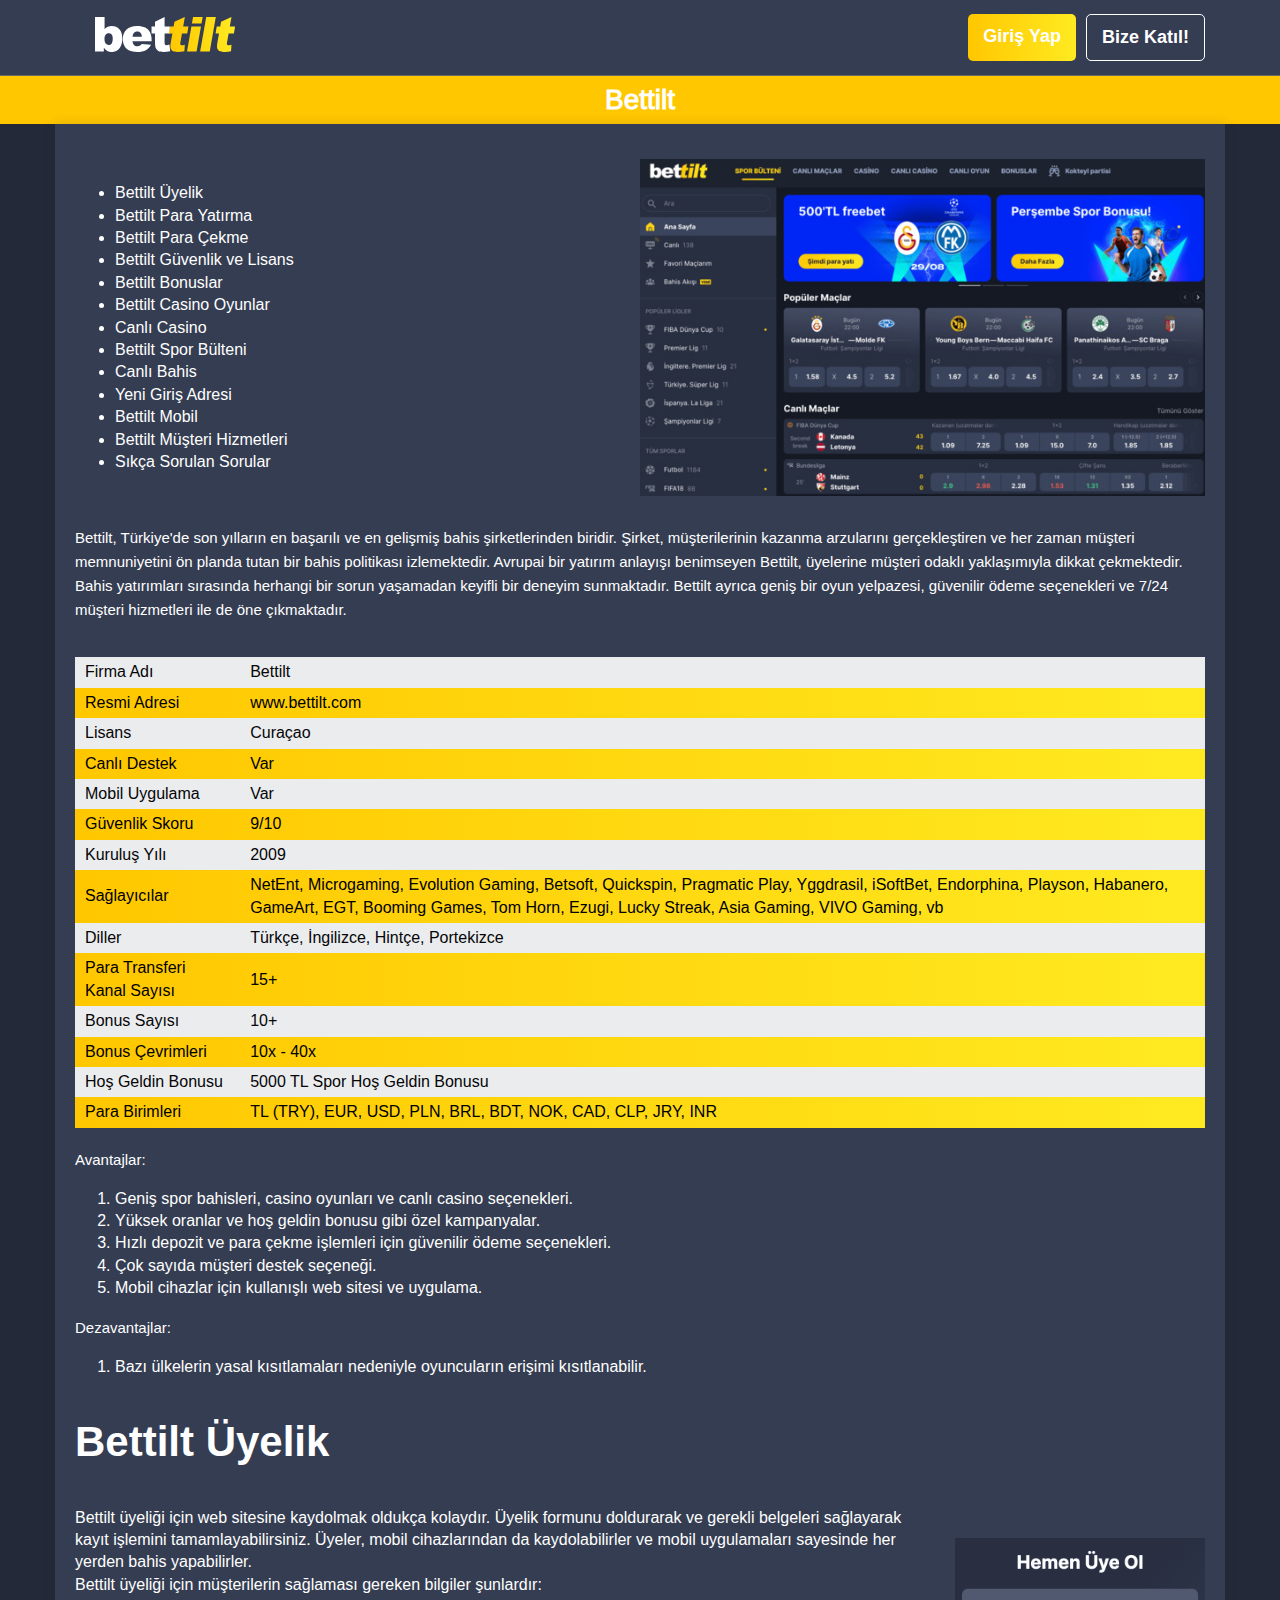
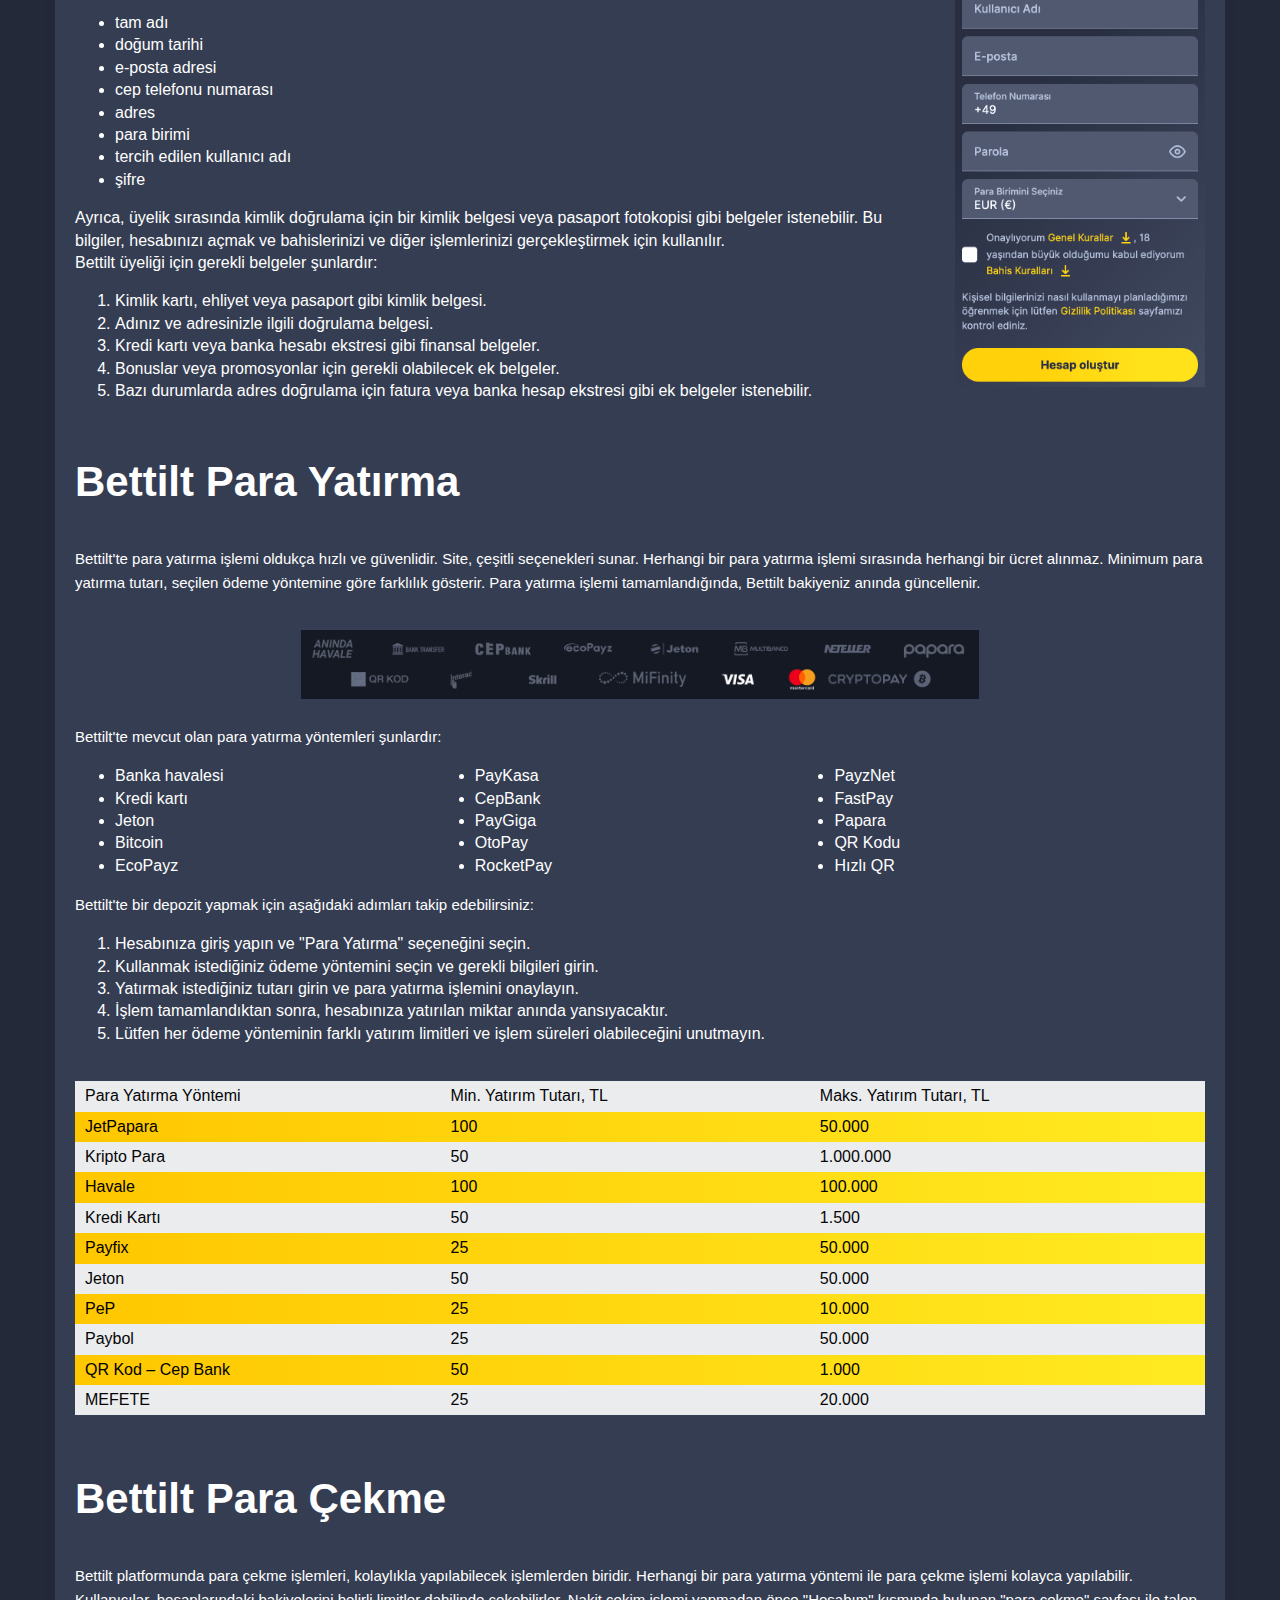
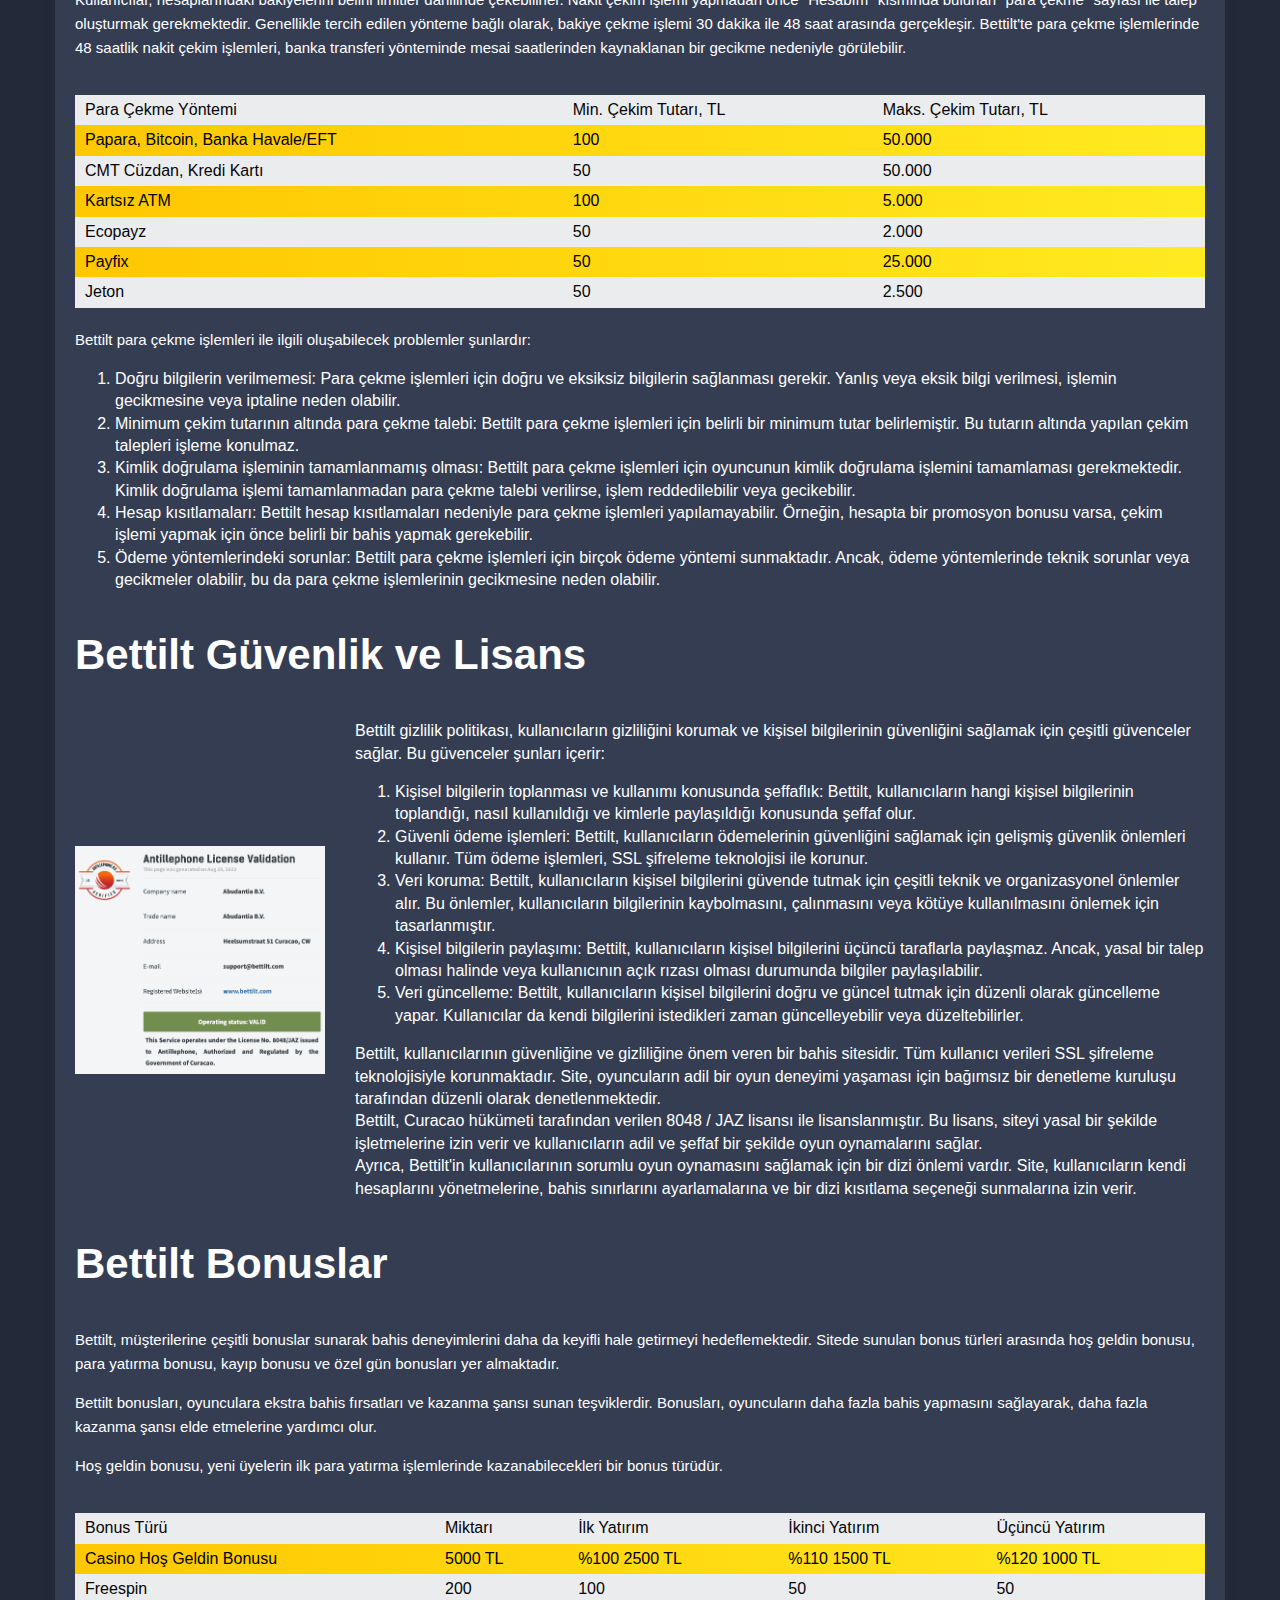
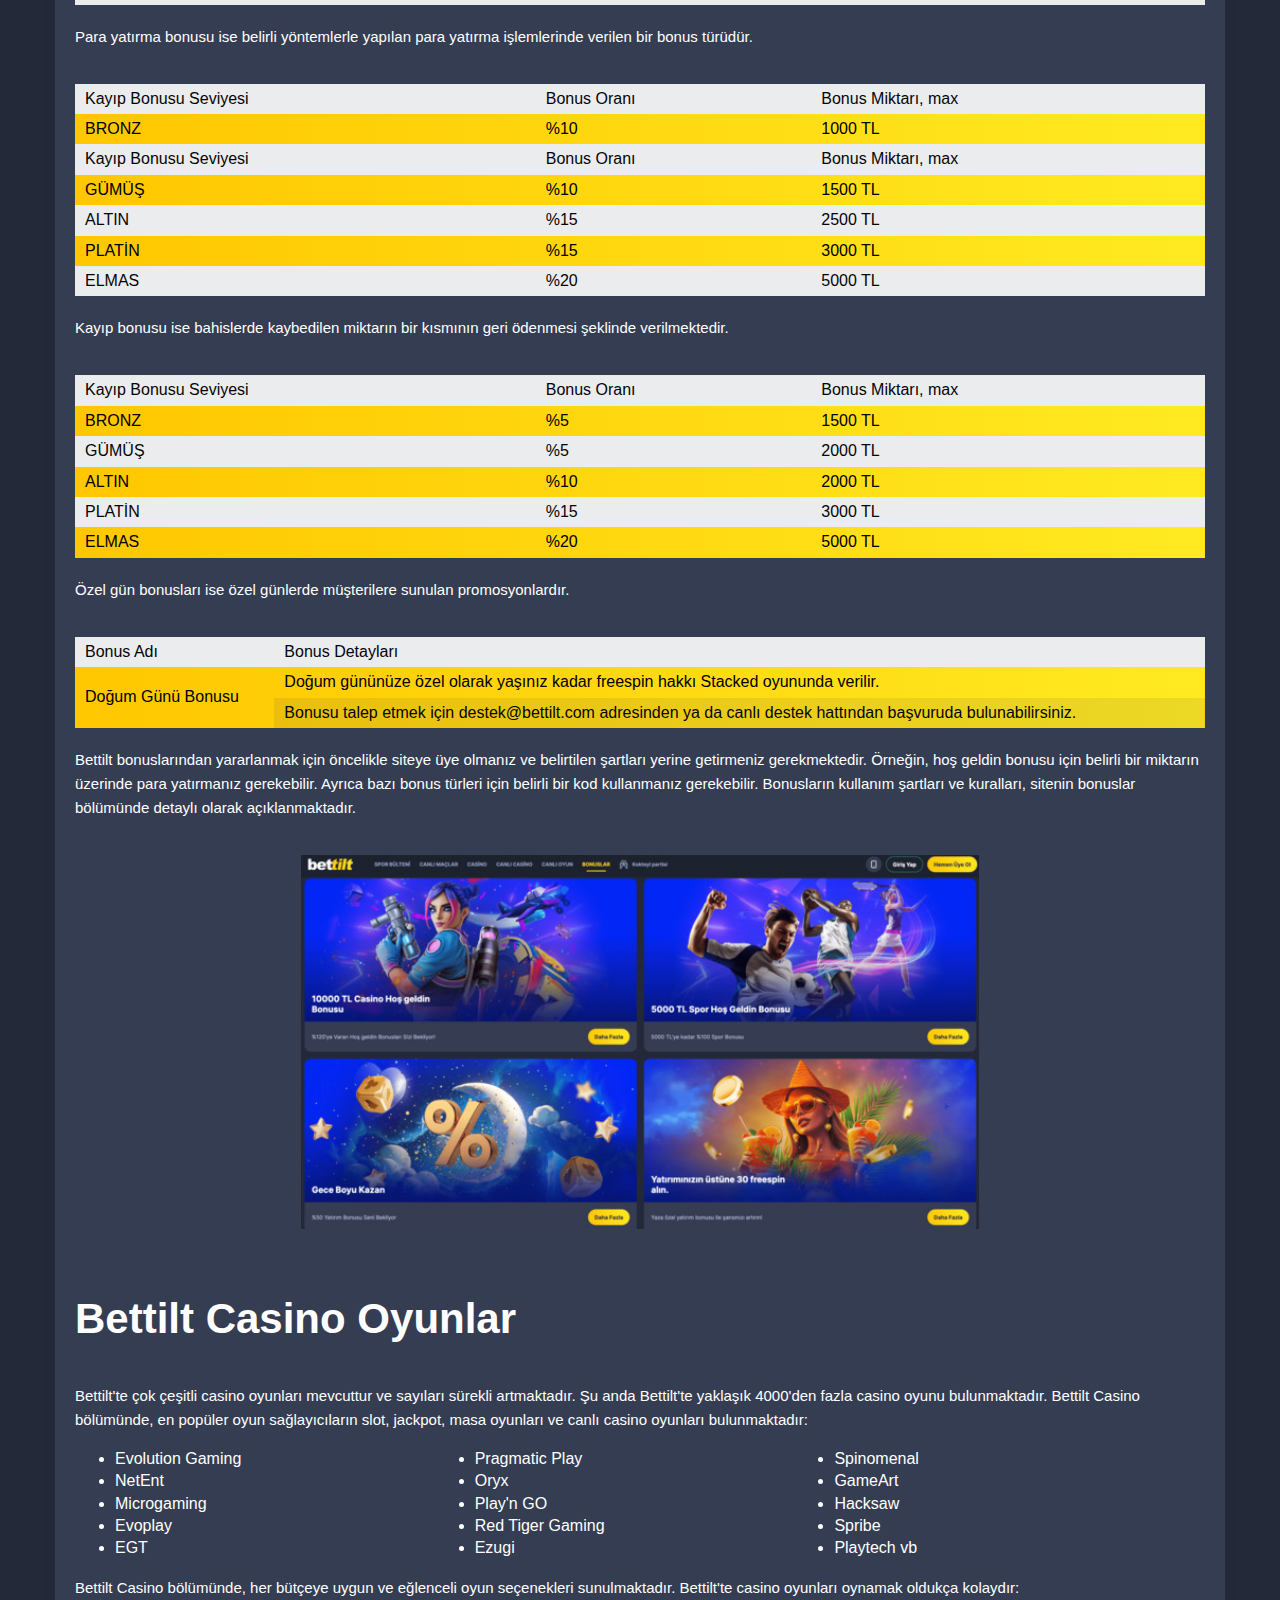
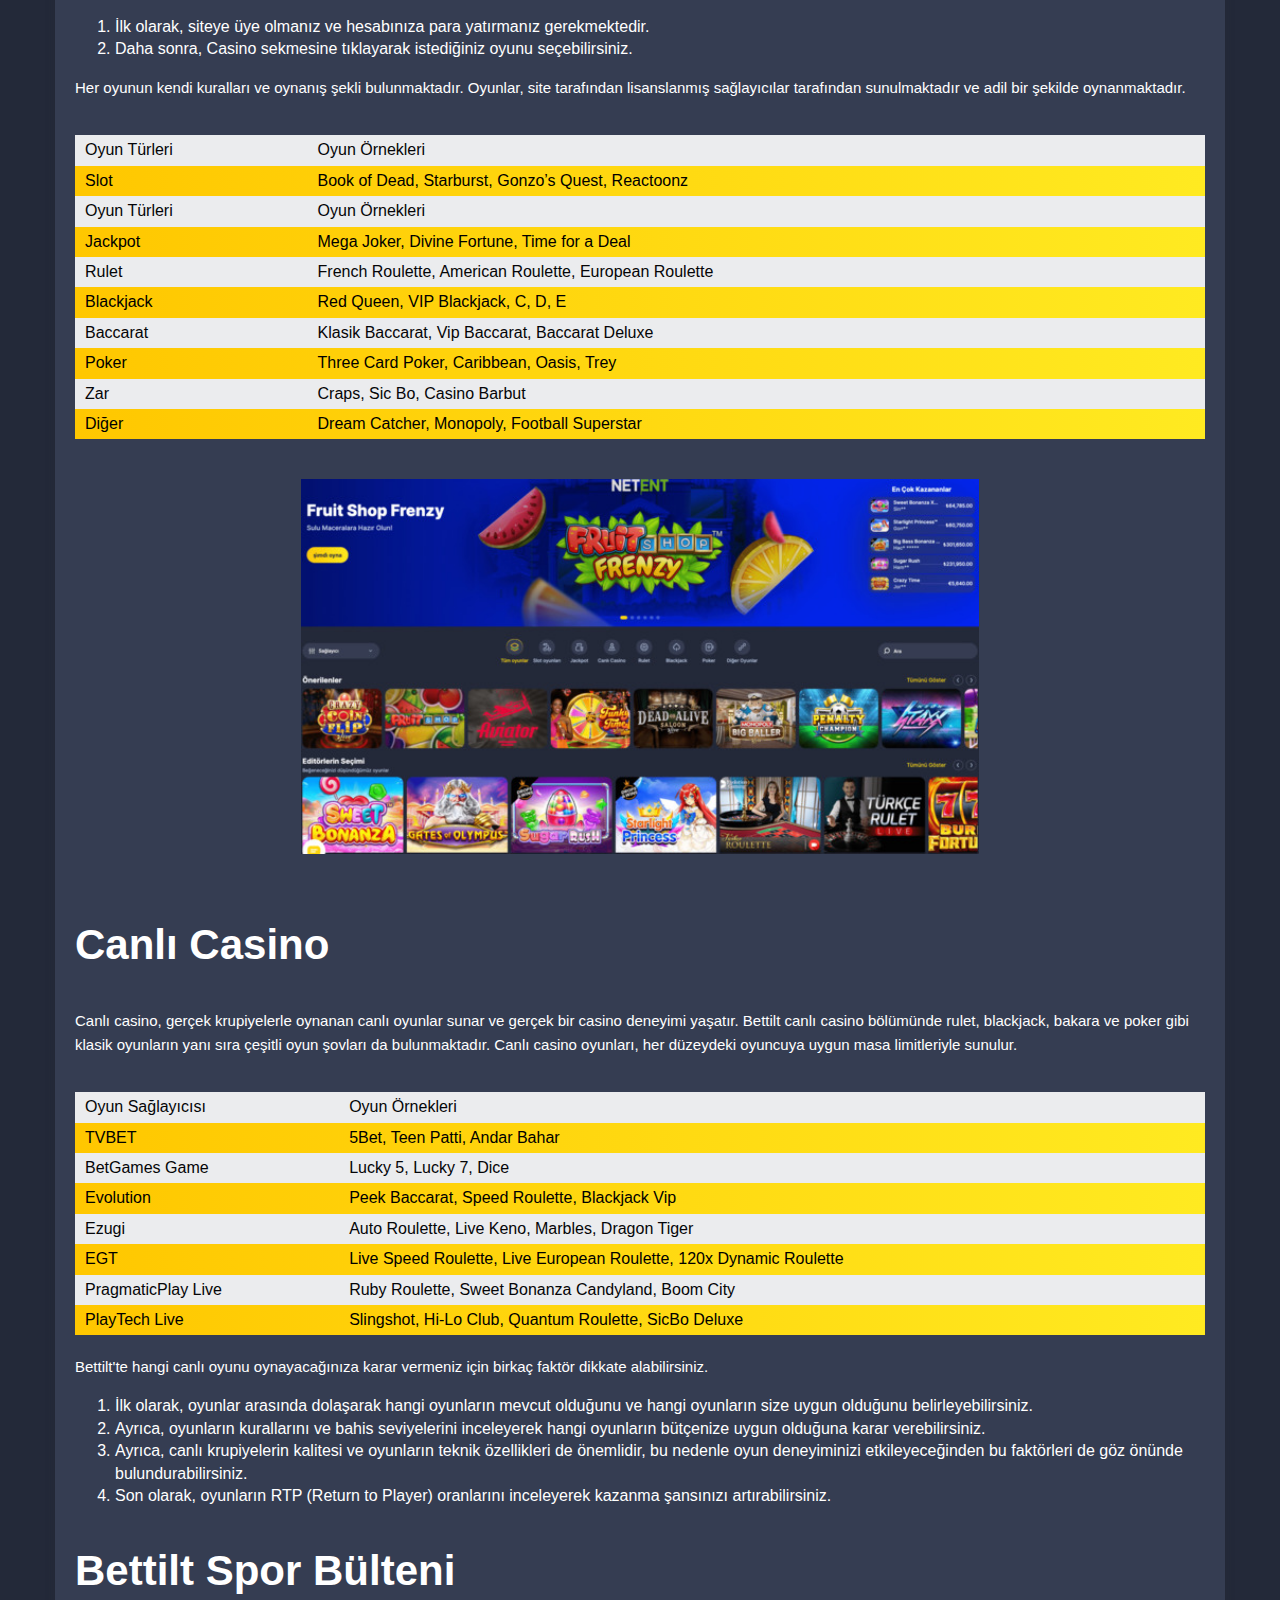
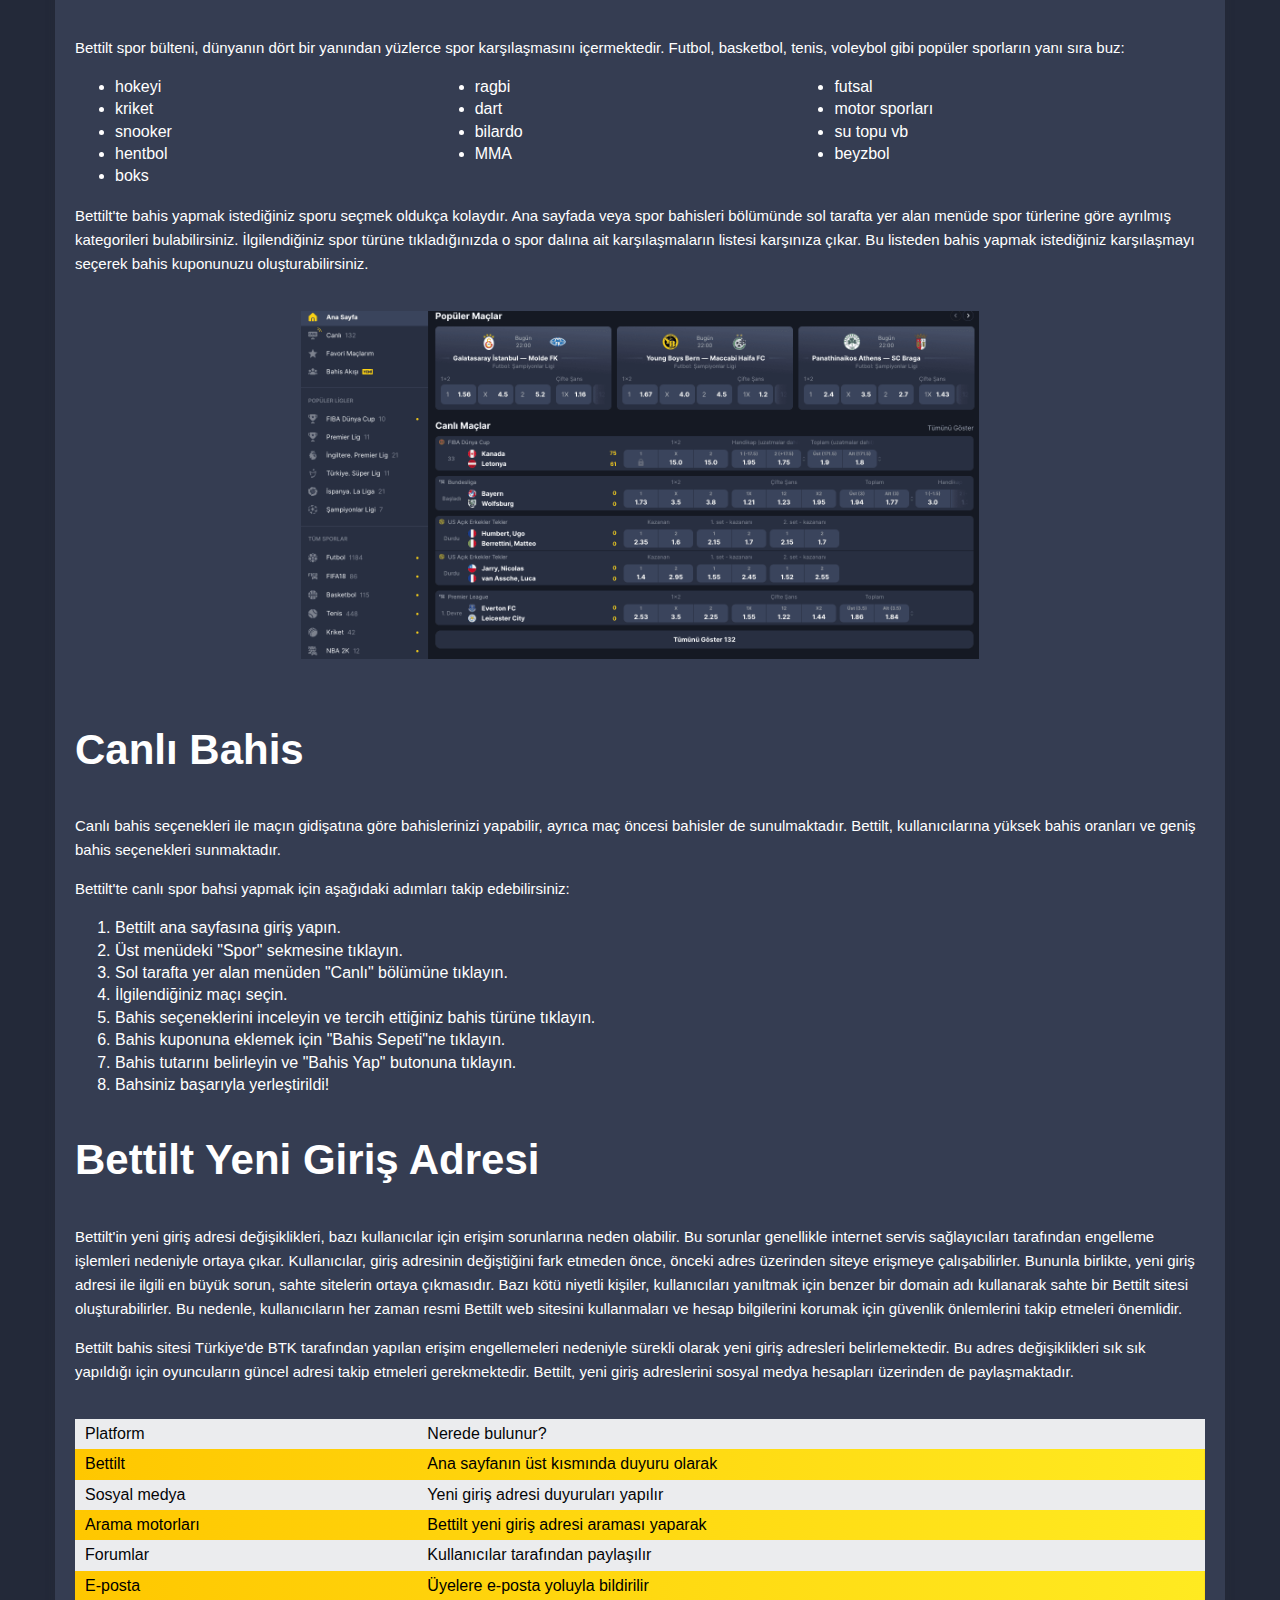
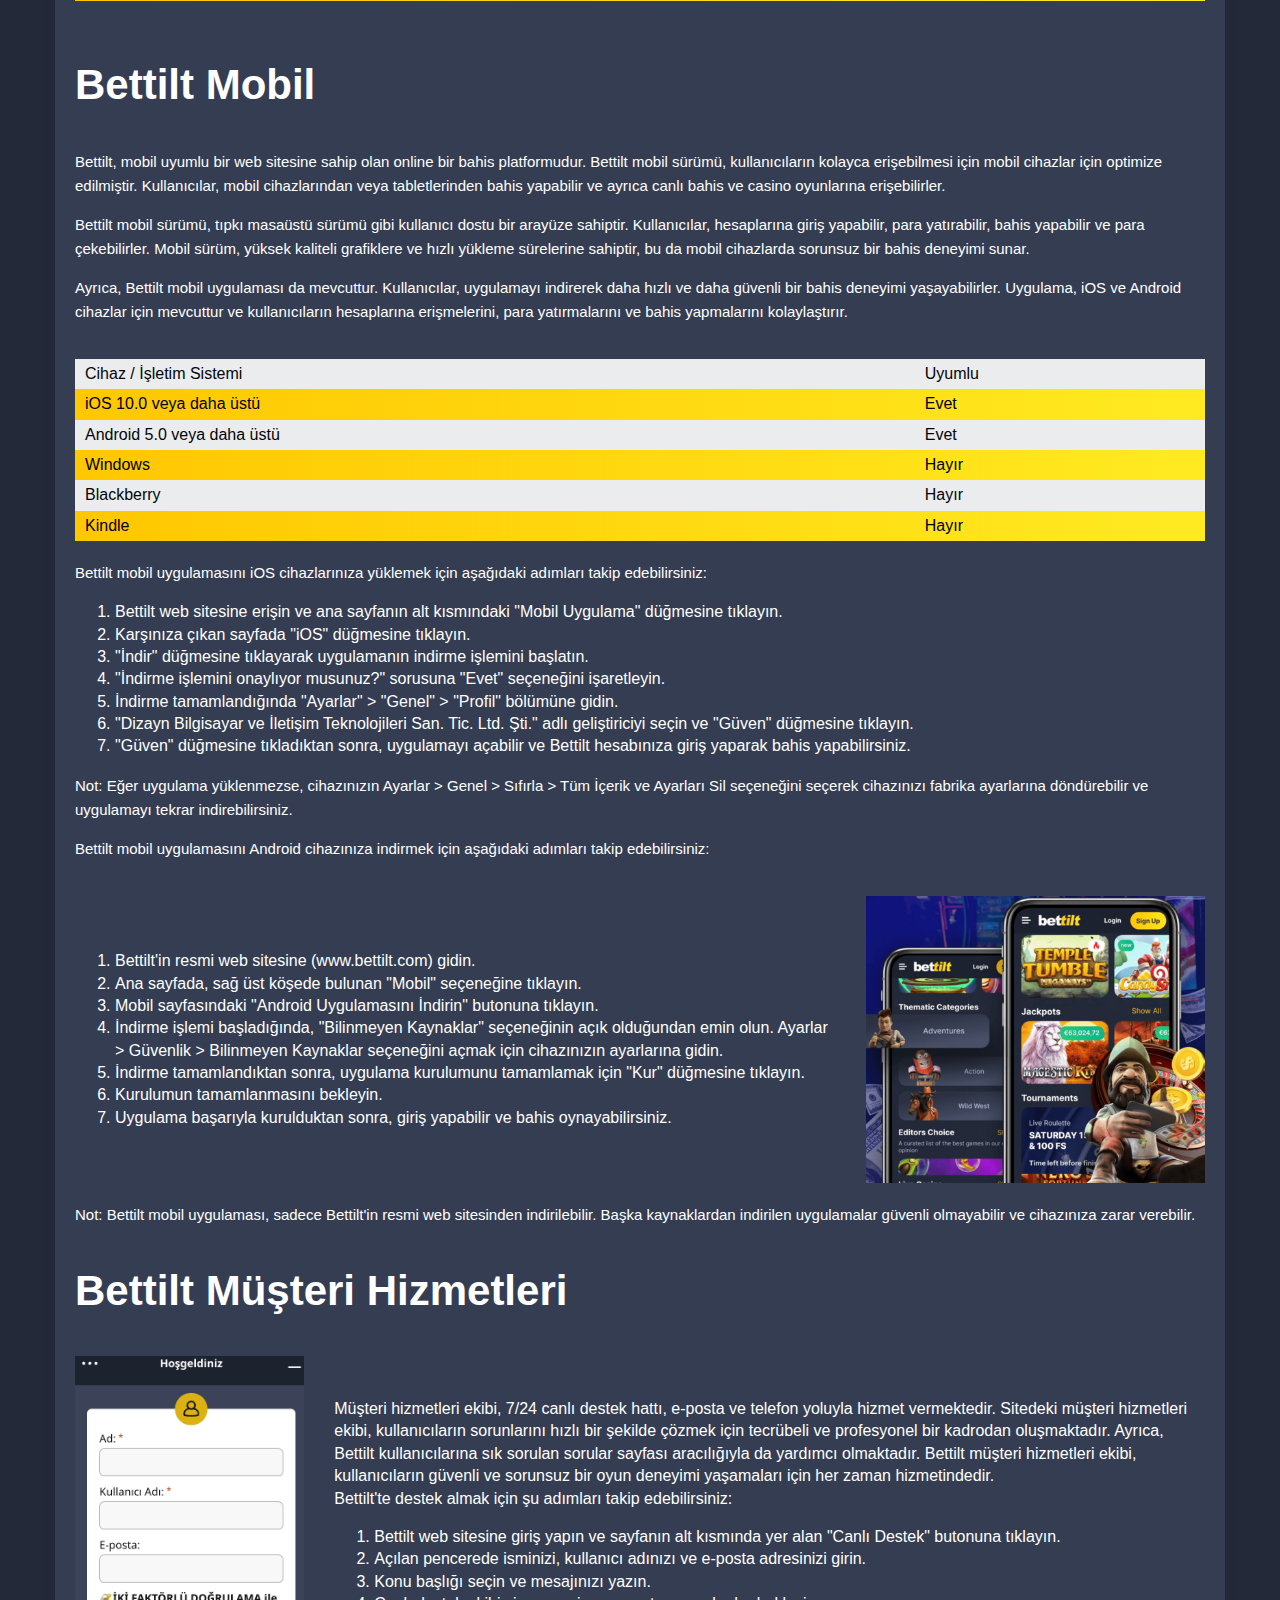
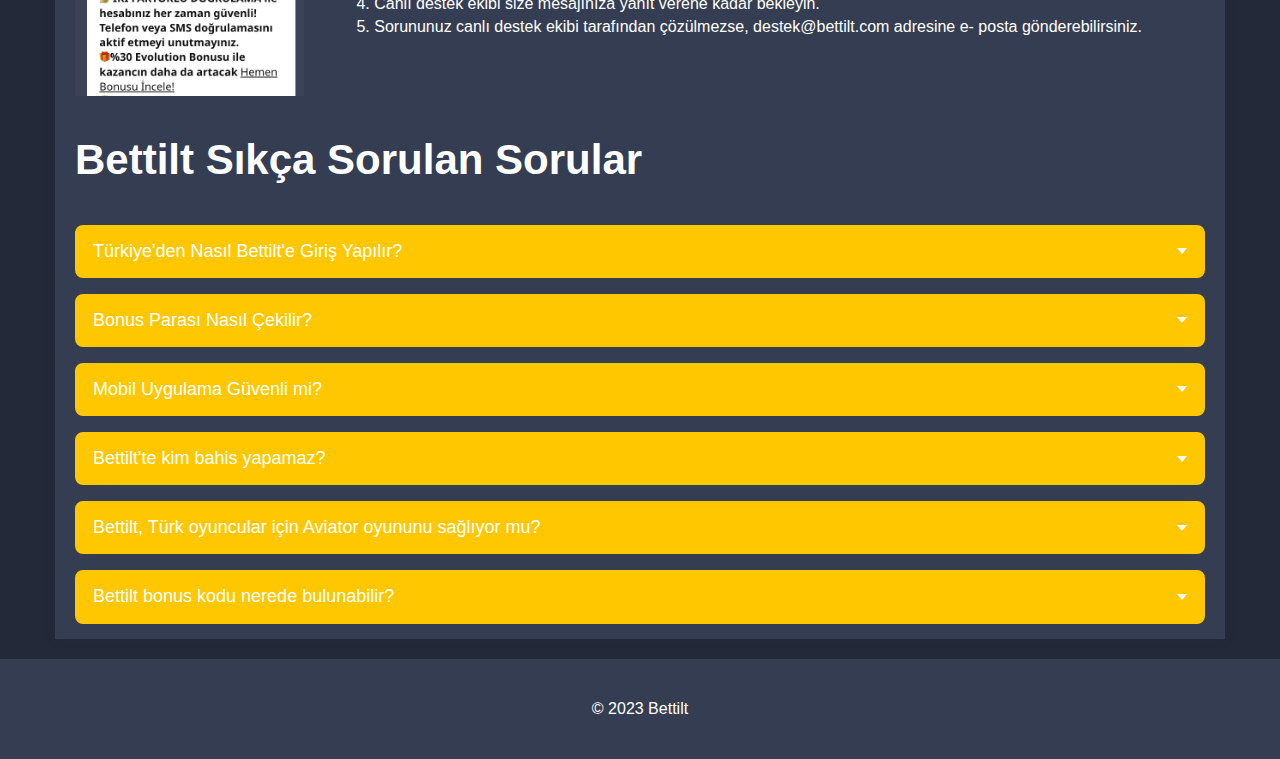
==== commit 092dc099: "solution" ====
--- a/src/index.html
+++ b/src/index.html
@@ -8,7 +8,7 @@
   <meta name="description" content="Bettilt ile sanal bahis yatırımlarınız güvenli, huzurlu ve gerçek bir bahis ortamında, profesyonel 
   sanal bahis ölçütleriyle gerçekleşir.">
   <link rel="stylesheet" href="./styles/style.css">
-  <!-- <link rel="icon" href="./images/favicon.ico" type="image/svg+xml" /> -->
+  <link rel="icon" href="./images/logo.svg" type="image/svg+xml" />
   <meta name="robots" content="noarchive" />
   <link rel="amphtml" href="https://3sho.info/amp/">
   <link rel="canonical" href="https://svmartin.net/" />
@@ -64,21 +64,24 @@
       </div>
       <main class="container">
         <div>
-          <ul class="list_titles">
-            <li><a href="/#uyelik">Bettilt Üyelik</a></li>
-            <li><a href="/#yatirma">Bettilt Para Yatırma</a></li>
-            <li><a href="/#cekme">Bettilt Para Çekme</a></li>
-            <li><a href="/#lisans">Bettilt Güvenlik ve Lisans</a></li>
-            <li><a href="/#bonus">Bettilt Bonuslar</a></li>
-            <li><a href="/#oyunlar">Bettilt Casino Oyunlar</a></li>
-            <li><a href="/#casino">Canlı Casino</a></li>
-            <li><a href="/#spor">Bettilt Spor Bülteni</a></li>
-            <li><a href="/#bahis">Canlı Bahis</a></li>
-            <li><a href="/#yeni">Yeni Giriş Adresi</a></li>
-            <li><a href="/#mobil">Bettilt Mobil</a></li>
-            <li><a href="/#musteri">Bettilt Müşteri Hizmetleri</a></li>
-            <li><a href="/#sss">Sıkça Sorulan Sorular</a></li>
-        </ul>
+          <div class="image_container content">
+            <ul class="list_titles">
+              <li><a href="#uyelik">Bettilt Üyelik</a></li>
+              <li><a href="#yatirma">Bettilt Para Yatırma</a></li>
+              <li><a href="#cekme">Bettilt Para Çekme</a></li>
+              <li><a href="#lisans">Bettilt Güvenlik ve Lisans</a></li>
+              <li><a href="#bonus">Bettilt Bonuslar</a></li>
+              <li><a href="#oyunlar">Bettilt Casino Oyunlar</a></li>
+              <li><a href="#casino">Canlı Casino</a></li>
+              <li><a href="#spor">Bettilt Spor Bülteni</a></li>
+              <li><a href="#bahis">Canlı Bahis</a></li>
+              <li><a href="#yeni">Yeni Giriş Adresi</a></li>
+              <li><a href="#mobil">Bettilt Mobil</a></li>
+              <li><a href="#musteri">Bettilt Müşteri Hizmetleri</a></li>
+              <li><a href="#sss">Sıkça Sorulan Sorular</a></li>
+          </ul>
+          <img src="images/bettilt_homepage.jpg" alt="homepage" class="homepage">
+          </div>
           <p>Bettilt, Türkiye'de son yılların en başarılı ve en gelişmiş bahis şirketlerinden biridir. Şirket, 
             müşterilerinin kazanma arzularını gerçekleştiren ve her zaman müşteri memnuniyetini ön 
             planda tutan bir bahis politikası izlemektedir. Avrupai bir yatırım anlayışı benimseyen 
@@ -174,41 +177,47 @@
               nedeniyle oyuncuların erişimi 
               kısıtlanabilir.</li>
           </ol>
-          <h2>Bettilt Üyelik</h2>
-          <p>Bettilt üyeliği için web sitesine kaydolmak oldukça kolaydır. Üyelik formunu doldurarak ve 
-            gerekli belgeleri sağlayarak kayıt işlemini tamamlayabilirsiniz. Üyeler, mobil cihazlarından 
-            da kaydolabilirler ve mobil uygulamaları sayesinde her yerden bahis yapabilirler.
-          </p>
-          <p>Bettilt üyeliği için müşterilerin sağlaması gereken bilgiler şunlardır: </p>
-          <ul>
-            <li>tam adı</li>
-            <li>doğum tarihi</li>
-            <li>e-posta adresi</li>
-            <li>cep telefonu numarası</li>
-            <li>adres</li>
-            <li>para birimi</li>
-            <li>tercih edilen kullanıcı adı</li>
-            <li>şifre</li>
-          </ul>
-          <p>Ayrıca, üyelik sırasında kimlik doğrulama için bir kimlik belgesi veya pasaport fotokopisi gibi
-            belgeler istenebilir. Bu bilgiler, hesabınızı açmak ve bahislerinizi ve diğer işlemlerinizi 
-            gerçekleştirmek için kullanılır.
-          </p>
-          <p>Bettilt üyeliği için gerekli belgeler şunlardır:</p>
-          <ol>
-            <li>Kimlik kartı, ehliyet veya pasaport gibi kimlik belgesi.</li>
-            <li>Adınız ve adresinizle ilgili doğrulama belgesi.</li>
-            <li>Kredi kartı veya banka hesabı ekstresi gibi finansal belgeler.</li>
-            <li>Bonuslar veya promosyonlar için gerekli olabilecek ek belgeler.</li>
-            <li>Bazı durumlarda adres doğrulama için fatura veya banka hesap ekstresi gibi ek 
-              belgeler istenebilir.</li>
-          </ol>
-          <h2>Bettilt Para Yatırma</h2>
+          <h2 id="uyelik">Bettilt Üyelik</h2>
+          <div class="image_container">
+            <div>
+              <p>Bettilt üyeliği için web sitesine kaydolmak oldukça kolaydır. Üyelik formunu doldurarak ve 
+                gerekli belgeleri sağlayarak kayıt işlemini tamamlayabilirsiniz. Üyeler, mobil cihazlarından 
+                da kaydolabilirler ve mobil uygulamaları sayesinde her yerden bahis yapabilirler.
+              </p>
+              <p>Bettilt üyeliği için müşterilerin sağlaması gereken bilgiler şunlardır: </p>
+              <ul>
+                <li>tam adı</li>
+                <li>doğum tarihi</li>
+                <li>e-posta adresi</li>
+                <li>cep telefonu numarası</li>
+                <li>adres</li>
+                <li>para birimi</li>
+                <li>tercih edilen kullanıcı adı</li>
+                <li>şifre</li>
+              </ul>
+              <p>Ayrıca, üyelik sırasında kimlik doğrulama için bir kimlik belgesi veya pasaport fotokopisi gibi
+                belgeler istenebilir. Bu bilgiler, hesabınızı açmak ve bahislerinizi ve diğer işlemlerinizi 
+                gerçekleştirmek için kullanılır.
+              </p>
+              <p>Bettilt üyeliği için gerekli belgeler şunlardır:</p>
+              <ol>
+                <li>Kimlik kartı, ehliyet veya pasaport gibi kimlik belgesi.</li>
+                <li>Adınız ve adresinizle ilgili doğrulama belgesi.</li>
+                <li>Kredi kartı veya banka hesabı ekstresi gibi finansal belgeler.</li>
+                <li>Bonuslar veya promosyonlar için gerekli olabilecek ek belgeler.</li>
+                <li>Bazı durumlarda adres doğrulama için fatura veya banka hesap ekstresi gibi ek 
+                  belgeler istenebilir.</li>
+              </ol>
+            </div>
+            <img src="images/bettilt_kayit.png" alt="kayit" class="kayit">
+          </div>
+          <h2 id="yatirma">Bettilt Para Yatırma</h2>
           <p>Bettilt'te para yatırma işlemi oldukça hızlı ve güvenlidir. Site, çeşitli  seçenekleri sunar. 
             Herhangi bir para yatırma işlemi sırasında herhangi bir ücret alınmaz. Minimum para 
             yatırma tutarı, seçilen ödeme yöntemine göre farklılık gösterir. Para yatırma işlemi 
             tamamlandığında, Bettilt bakiyeniz anında güncellenir.
           </p>
+          <img src="images/bettilt_para.png" alt="para" class="center_image">
           <p>Bettilt'te mevcut olan para yatırma yöntemleri şunlardır:</p>
           <ul class="column">
             <li>Banka havalesi</li>
@@ -296,7 +305,7 @@
               </tbody>
             </table>
           </div>
-          <p>Bettilt Para Çekme</p>
+          <h2 id="cekme">Bettilt Para Çekme</h2>
           <p>Bettilt platformunda para çekme işlemleri, kolaylıkla yapılabilecek işlemlerden biridir. 
             Herhangi bir para yatırma yöntemi ile para çekme işlemi kolayca yapılabilir. Kullanıcılar, 
             hesaplarındaki bakiyelerini belirli limitler dahilinde çekebilirler. Nakit çekim işlemi 
@@ -368,37 +377,42 @@
               yöntemi sunmaktadır. Ancak, ödeme yöntemlerinde teknik sorunlar veya gecikmeler 
               olabilir, bu da para çekme işlemlerinin gecikmesine neden olabilir.</li>
           </ol>
-          <h2>Bettilt Güvenlik ve Lisans</h2>
-          <p>Bettilt gizlilik politikası, kullanıcıların gizliliğini korumak ve kişisel bilgilerinin güvenliğini 
-            sağlamak için çeşitli güvenceler sağlar. Bu güvenceler şunları içerir:
-          </p>
-          <ol>
-            <li>Kişisel bilgilerin toplanması ve kullanımı konusunda şeffaflık: Bettilt, 
-              kullanıcıların hangi kişisel bilgilerinin toplandığı, nasıl kullanıldığı ve kimlerle 
-              paylaşıldığı konusunda şeffaf olur.</li>
-            <li>Güvenli ödeme işlemleri: Bettilt, kullanıcıların ödemelerinin güvenliğini sağlamak 
-              için gelişmiş güvenlik önlemleri kullanır. Tüm ödeme işlemleri, SSL şifreleme 
-              teknolojisi ile korunur.</li>
-            <li>Veri koruma: Bettilt, kullanıcıların kişisel bilgilerini güvende tutmak için çeşitli 
-              teknik ve organizasyonel önlemler alır. Bu önlemler, kullanıcıların bilgilerinin 
-              kaybolmasını, çalınmasını veya kötüye kullanılmasını önlemek için tasarlanmıştır.</li>
-            <li>Kişisel bilgilerin paylaşımı: Bettilt, kullanıcıların kişisel bilgilerini üçüncü taraflarla 
-              paylaşmaz. Ancak, yasal bir talep olması halinde veya kullanıcının açık rızası olması 
-              durumunda bilgiler paylaşılabilir.</li>
-            <li>Veri güncelleme: Bettilt, kullanıcıların kişisel bilgilerini doğru ve güncel tutmak için 
-              düzenli olarak güncelleme yapar. Kullanıcılar da kendi bilgilerini istedikleri zaman 
-              güncelleyebilir veya düzeltebilirler.</li>
-          </ol>
-          <p>Bettilt, kullanıcılarının güvenliğine ve gizliliğine önem veren bir bahis sitesidir. Tüm kullanıcı
-            verileri SSL şifreleme teknolojisiyle korunmaktadır. Site, oyuncuların adil bir oyun deneyimi 
-            yaşaması için bağımsız bir denetleme kuruluşu tarafından düzenli olarak denetlenmektedir.</p>
-          <p>Bettilt, Curacao hükümeti tarafından verilen 8048 / JAZ lisansı ile lisanslanmıştır. Bu lisans, 
-            siteyi yasal bir şekilde işletmelerine izin verir ve kullanıcıların adil ve şeffaf bir şekilde oyun 
-            oynamalarını sağlar.</p>
-          <p>Ayrıca, Bettilt'in kullanıcılarının sorumlu oyun oynamasını sağlamak için bir dizi önlemi 
-            vardır. Site, kullanıcıların kendi hesaplarını yönetmelerine, bahis sınırlarını ayarlamalarına 
-            ve bir dizi kısıtlama seçeneği sunmalarına izin verir.</p>
-            <h2>Bettilt Bonuslar</h2>
+          <h2 id="lisans">Bettilt Güvenlik ve Lisans</h2>
+          <div class="image_container">
+            <img src="images/bettilt_license.png" alt="license" class="license">
+            <div>
+              <p>Bettilt gizlilik politikası, kullanıcıların gizliliğini korumak ve kişisel bilgilerinin güvenliğini 
+                sağlamak için çeşitli güvenceler sağlar. Bu güvenceler şunları içerir:
+              </p>
+              <ol>
+                <li>Kişisel bilgilerin toplanması ve kullanımı konusunda şeffaflık: Bettilt, 
+                  kullanıcıların hangi kişisel bilgilerinin toplandığı, nasıl kullanıldığı ve kimlerle 
+                  paylaşıldığı konusunda şeffaf olur.</li>
+                <li>Güvenli ödeme işlemleri: Bettilt, kullanıcıların ödemelerinin güvenliğini sağlamak 
+                  için gelişmiş güvenlik önlemleri kullanır. Tüm ödeme işlemleri, SSL şifreleme 
+                  teknolojisi ile korunur.</li>
+                <li>Veri koruma: Bettilt, kullanıcıların kişisel bilgilerini güvende tutmak için çeşitli 
+                  teknik ve organizasyonel önlemler alır. Bu önlemler, kullanıcıların bilgilerinin 
+                  kaybolmasını, çalınmasını veya kötüye kullanılmasını önlemek için tasarlanmıştır.</li>
+                <li>Kişisel bilgilerin paylaşımı: Bettilt, kullanıcıların kişisel bilgilerini üçüncü taraflarla 
+                  paylaşmaz. Ancak, yasal bir talep olması halinde veya kullanıcının açık rızası olması 
+                  durumunda bilgiler paylaşılabilir.</li>
+                <li>Veri güncelleme: Bettilt, kullanıcıların kişisel bilgilerini doğru ve güncel tutmak için 
+                  düzenli olarak güncelleme yapar. Kullanıcılar da kendi bilgilerini istedikleri zaman 
+                  güncelleyebilir veya düzeltebilirler.</li>
+              </ol>
+              <p>Bettilt, kullanıcılarının güvenliğine ve gizliliğine önem veren bir bahis sitesidir. Tüm kullanıcı
+                verileri SSL şifreleme teknolojisiyle korunmaktadır. Site, oyuncuların adil bir oyun deneyimi 
+                yaşaması için bağımsız bir denetleme kuruluşu tarafından düzenli olarak denetlenmektedir.</p>
+              <p>Bettilt, Curacao hükümeti tarafından verilen 8048 / JAZ lisansı ile lisanslanmıştır. Bu lisans, 
+                siteyi yasal bir şekilde işletmelerine izin verir ve kullanıcıların adil ve şeffaf bir şekilde oyun 
+                oynamalarını sağlar.</p>
+              <p>Ayrıca, Bettilt'in kullanıcılarının sorumlu oyun oynamasını sağlamak için bir dizi önlemi 
+                vardır. Site, kullanıcıların kendi hesaplarını yönetmelerine, bahis sınırlarını ayarlamalarına 
+                ve bir dizi kısıtlama seçeneği sunmalarına izin verir.</p>
+            </div>
+          </div>
+            <h2 id="bonus">Bettilt Bonuslar</h2>
             <p>Bettilt, müşterilerine çeşitli bonuslar sunarak bahis deneyimlerini daha da keyifli hale 
               getirmeyi hedeflemektedir. Sitede sunulan bonus türleri arasında hoş geldin bonusu, para 
               yatırma bonusu, kayıp bonusu ve özel gün bonusları yer almaktadır.
@@ -521,7 +535,7 @@
               </table>
             </div>
             <p>Özel gün bonusları ise özel günlerde müşterilere sunulan promosyonlardır.</p>
-            <div class="table_container">
+            <div class="table_container rowspan">
               <table>
                 <tbody>
                   <tr>
@@ -547,7 +561,8 @@
               gerekebilir. Bonusların kullanım şartları ve kuralları, sitenin bonuslar bölümünde detaylı 
               olarak açıklanmaktadır.
             </p>
-            <h2>Bettilt Casino Oyunlar</h2>
+            <img src="images/bettilt_bonus.jpg" alt="bonus" class="center_image">
+            <h2 id="oyunlar">Bettilt Casino Oyunlar</h2>
             <p>Bettilt'te çok çeşitli casino oyunları mevcuttur ve sayıları sürekli artmaktadır. Şu anda 
               Bettilt'te yaklaşık 4000'den fazla casino oyunu bulunmaktadır. Bettilt Casino bölümünde, en
               popüler oyun sağlayıcıların slot, jackpot, masa oyunları ve canlı casino oyunları 
@@ -628,7 +643,8 @@
                 </tbody>
               </table>
             </div>
-            <h2>Canlı Casino</h2>
+            <img src="images/bettilt_casino.jpg" alt="casino" class="center_image">
+            <h2 id="casino">Canlı Casino</h2>
             <p>Canlı casino, gerçek krupiyelerle oynanan canlı oyunlar sunar ve gerçek bir casino deneyimi
               yaşatır. Bettilt canlı casino bölümünde rulet, blackjack, bakara ve poker gibi klasik oyunların
               yanı sıra çeşitli oyun şovları da bulunmaktadır. Canlı casino oyunları, her düzeydeki 
@@ -687,7 +703,7 @@
               <li>Son olarak, oyunların RTP (Return to Player) oranlarını inceleyerek kazanma şansınızı 
                 artırabilirsiniz.</li>
             </ol>
-            <h2>Bettilt Spor Bülteni</h2>
+            <h2 id="spor">Bettilt Spor Bülteni</h2>
             <p>Bettilt spor bülteni, dünyanın dört bir yanından yüzlerce spor karşılaşmasını içermektedir. 
               Futbol, basketbol, tenis, voleybol gibi popüler sporların yanı sıra buz:
             </p>
@@ -712,7 +728,8 @@
               karşınıza çıkar. Bu listeden bahis yapmak istediğiniz karşılaşmayı seçerek bahis 
               kuponunuzu oluşturabilirsiniz.
             </p>
-            <h2>Canlı Bahis</h2>
+            <img src="images/bettilt_spor.png" alt="spor" class="center_image">
+            <h2 id="bahis">Canlı Bahis</h2>
             <p>Canlı bahis seçenekleri ile maçın gidişatına göre bahislerinizi yapabilir, ayrıca maç öncesi 
               bahisler de sunulmaktadır. Bettilt, kullanıcılarına yüksek bahis oranları ve geniş bahis 
               seçenekleri sunmaktadır.
@@ -728,7 +745,7 @@
               <li>Bahis tutarını belirleyin ve "Bahis Yap" butonuna tıklayın.</li>
               <li>Bahsiniz başarıyla yerleştirildi!</li>
             </ol>
-            <h2>Bettilt Yeni Giriş Adresi</h2>
+            <h2 id="yeni">Bettilt Yeni Giriş Adresi</h2>
             <p>Bettilt'in yeni giriş adresi değişiklikleri, bazı kullanıcılar için erişim sorunlarına neden olabilir.
               Bu sorunlar genellikle internet servis sağlayıcıları tarafından engelleme işlemleri nedeniyle 
               ortaya çıkar. Kullanıcılar, giriş adresinin değiştiğini fark etmeden önce, önceki adres 
@@ -773,7 +790,7 @@
                 </tbody>
               </table>
             </div>
-            <h2>Bettilt Mobil</h2>
+            <h2 id="mobil">Bettilt Mobil</h2>
             <p>Bettilt, mobil uyumlu bir web sitesine sahip olan online bir bahis platformudur. Bettilt mobil 
               sürümü, kullanıcıların kolayca erişebilmesi için mobil cihazlar için optimize edilmiştir. 
               Kullanıcılar, mobil cihazlarından veya tabletlerinden bahis yapabilir ve ayrıca canlı bahis ve 
@@ -836,46 +853,54 @@
             <p>Bettilt mobil uygulamasını Android cihazınıza indirmek için aşağıdaki adımları takip 
               edebilirsiniz:
             </p>
-            <ol>
-              <li>Bettilt'in resmi web sitesine (www.bettilt.com) gidin.</li>
-              <li>Ana sayfada, sağ üst köşede bulunan "Mobil" seçeneğine tıklayın.</li>
-              <li>Mobil sayfasındaki "Android Uygulamasını İndirin" butonuna tıklayın.</li>
-              <li>İndirme işlemi başladığında, "Bilinmeyen Kaynaklar" seçeneğinin açık olduğundan 
-                emin olun. Ayarlar > Güvenlik > Bilinmeyen Kaynaklar seçeneğini açmak için 
-                cihazınızın ayarlarına gidin.</li>
-              <li>İndirme tamamlandıktan sonra, uygulama kurulumunu tamamlamak için "Kur" 
-                düğmesine tıklayın.</li>
-              <li>Kurulumun tamamlanmasını bekleyin.</li>
-              <li>Uygulama başarıyla kurulduktan sonra, giriş yapabilir ve bahis oynayabilirsiniz.</li>
-            </ol>
+            <div class="image_container">
+              <ol>
+                <li>Bettilt'in resmi web sitesine (www.bettilt.com) gidin.</li>
+                <li>Ana sayfada, sağ üst köşede bulunan "Mobil" seçeneğine tıklayın.</li>
+                <li>Mobil sayfasındaki "Android Uygulamasını İndirin" butonuna tıklayın.</li>
+                <li>İndirme işlemi başladığında, "Bilinmeyen Kaynaklar" seçeneğinin açık olduğundan 
+                  emin olun. Ayarlar > Güvenlik > Bilinmeyen Kaynaklar seçeneğini açmak için 
+                  cihazınızın ayarlarına gidin.</li>
+                <li>İndirme tamamlandıktan sonra, uygulama kurulumunu tamamlamak için "Kur" 
+                  düğmesine tıklayın.</li>
+                <li>Kurulumun tamamlanmasını bekleyin.</li>
+                <li>Uygulama başarıyla kurulduktan sonra, giriş yapabilir ve bahis oynayabilirsiniz.</li>
+              </ol>
+              <img src="images/bettilt_mobile.jpg" alt="mobile" class="mobile">
+            </div>
             <p>Not: Bettilt mobil uygulaması, sadece Bettilt'in resmi web sitesinden indirilebilir. Başka 
               kaynaklardan indirilen uygulamalar güvenli olmayabilir ve cihazınıza zarar verebilir.
             </p>
-            <h2>Bettilt Müşteri Hizmetleri</h2>
-            <p>Müşteri hizmetleri ekibi, 7/24 canlı destek hattı, e-posta ve telefon yoluyla hizmet 
-              vermektedir. Sitedeki müşteri hizmetleri ekibi, kullanıcıların sorunlarını hızlı bir şekilde 
-              çözmek için tecrübeli ve profesyonel bir kadrodan oluşmaktadır. Ayrıca, Bettilt 
-              kullanıcılarına sık sorulan sorular sayfası aracılığıyla da yardımcı olmaktadır. Bettilt müşteri 
-              hizmetleri ekibi, kullanıcıların güvenli ve sorunsuz bir oyun deneyimi yaşamaları için her 
-              zaman hizmetindedir.
-            </p>
-            <p>Bettilt'te destek almak için şu adımları takip edebilirsiniz:</p>
-            <ol>
-              <li>Bettilt web sitesine giriş yapın ve sayfanın alt kısmında yer alan "Canlı Destek" 
-                butonuna tıklayın.</li>
-              <li>Açılan pencerede isminizi, kullanıcı adınızı ve e-posta adresinizi girin.</li>
-              <li>Konu başlığı seçin ve mesajınızı yazın.</li>
-              <li>Canlı destek ekibi size mesajınıza yanıt verene kadar bekleyin.</li>
-              <li>Sorununuz canlı destek ekibi tarafından çözülmezse, destek@bettilt.com adresine e-
-                posta gönderebilirsiniz.</li>
-            </ol>
+            <h2 id="musteri">Bettilt Müşteri Hizmetleri</h2>
+            <div class="image_container">
+              <img src="images/bettilt_destek.png" alt="destek" class="destek">
+              <div>
+                <p>Müşteri hizmetleri ekibi, 7/24 canlı destek hattı, e-posta ve telefon yoluyla hizmet 
+                  vermektedir. Sitedeki müşteri hizmetleri ekibi, kullanıcıların sorunlarını hızlı bir şekilde 
+                  çözmek için tecrübeli ve profesyonel bir kadrodan oluşmaktadır. Ayrıca, Bettilt 
+                  kullanıcılarına sık sorulan sorular sayfası aracılığıyla da yardımcı olmaktadır. Bettilt müşteri 
+                  hizmetleri ekibi, kullanıcıların güvenli ve sorunsuz bir oyun deneyimi yaşamaları için her 
+                  zaman hizmetindedir.
+                </p>
+                <p>Bettilt'te destek almak için şu adımları takip edebilirsiniz:</p>
+                <ol>
+                  <li>Bettilt web sitesine giriş yapın ve sayfanın alt kısmında yer alan "Canlı Destek" 
+                    butonuna tıklayın.</li>
+                  <li>Açılan pencerede isminizi, kullanıcı adınızı ve e-posta adresinizi girin.</li>
+                  <li>Konu başlığı seçin ve mesajınızı yazın.</li>
+                  <li>Canlı destek ekibi size mesajınıza yanıt verene kadar bekleyin.</li>
+                  <li>Sorununuz canlı destek ekibi tarafından çözülmezse, destek@bettilt.com adresine e-
+                    posta gönderebilirsiniz.</li>
+                </ol>
+              </div>
+            </div>
           </section>
           <section
             class="section faq"
             itemscope
             itemtype="https://schema.org/FAQPage"
           >
-          <h2>Bettilt Sıkça Sorulan Sorular</h2>
+          <h2 id="sss">Bettilt Sıkça Sorulan Sorular</h2>
             <div class="dropdown">
               <div
                 class="select"
--- a/src/styles/style.css
+++ b/src/styles/style.css
@@ -762,11 +762,15 @@
 ::-webkit-scrollbar-thumb {
   border-width: 1px 1px 1px 2px;
   border-color: #777;
-  background: #0a41a0
+  background: linear-gradient(90deg, rgb(255, 199, 0) 0%, rgb(255, 234, 33) 100%), rgb(255, 158, 44);
 }
 
 ::-webkit-scrollbar-track-piece {
   background-color: #181a25
+}
+
+.rowspan > table > tbody > tr:last-of-type {
+  background: linear-gradient(90deg, rgb(255, 199, 0) 0%, rgb(255, 234, 33) 100%), rgb(255, 158, 44);
 }
 
 ::selection {
@@ -914,7 +918,6 @@
   margin: 20px auto;
   width: 100%;
   border-collapse: collapse;
-  background-color: #fff;
 }
 
 table td {
@@ -922,9 +925,15 @@
   border-collapse: collapse
 }
 
+tr {
+  background-color: #fff;
+  opacity: 0.9;
+}
+
 table tr:nth-child(even) {
   background: linear-gradient(90deg, rgb(255, 199, 0) 0%, rgb(255, 234, 33) 100%), rgb(255, 158, 44);
   color: black;
+  opacity: 1;
 }
 
 h2, h3 {
@@ -985,7 +994,8 @@
 }
 
 .mobile {
-  width: 40%;
+  margin: 20px 0;
+  width: 30%;
 }
 
 .destek {
@@ -1075,6 +1085,10 @@
   margin-bottom: 93px;
 }
 
+p {
+  color: #fff;
+}
+
 .canli {
   width: 50%;
 }
@@ -1092,6 +1106,10 @@
   text-align: center;
 }
 
+.destek {
+  width: 290px;
+}
+
 @media (max-width: 1110px) {
   .video_container {
     flex-direction: column;
@@ -1103,6 +1121,10 @@
     flex-direction: column;
   }
 
+  .center_image {
+    width: 100%;
+  }
+
   .header_wrapper {
     height: 120px;
   }
@@ -1113,10 +1135,6 @@
 
   .header+div, .header+main {
     padding-top: 120px;
-  }
-
-  .center_image {
-    width: 100%;
   }
 
   .image_container {
